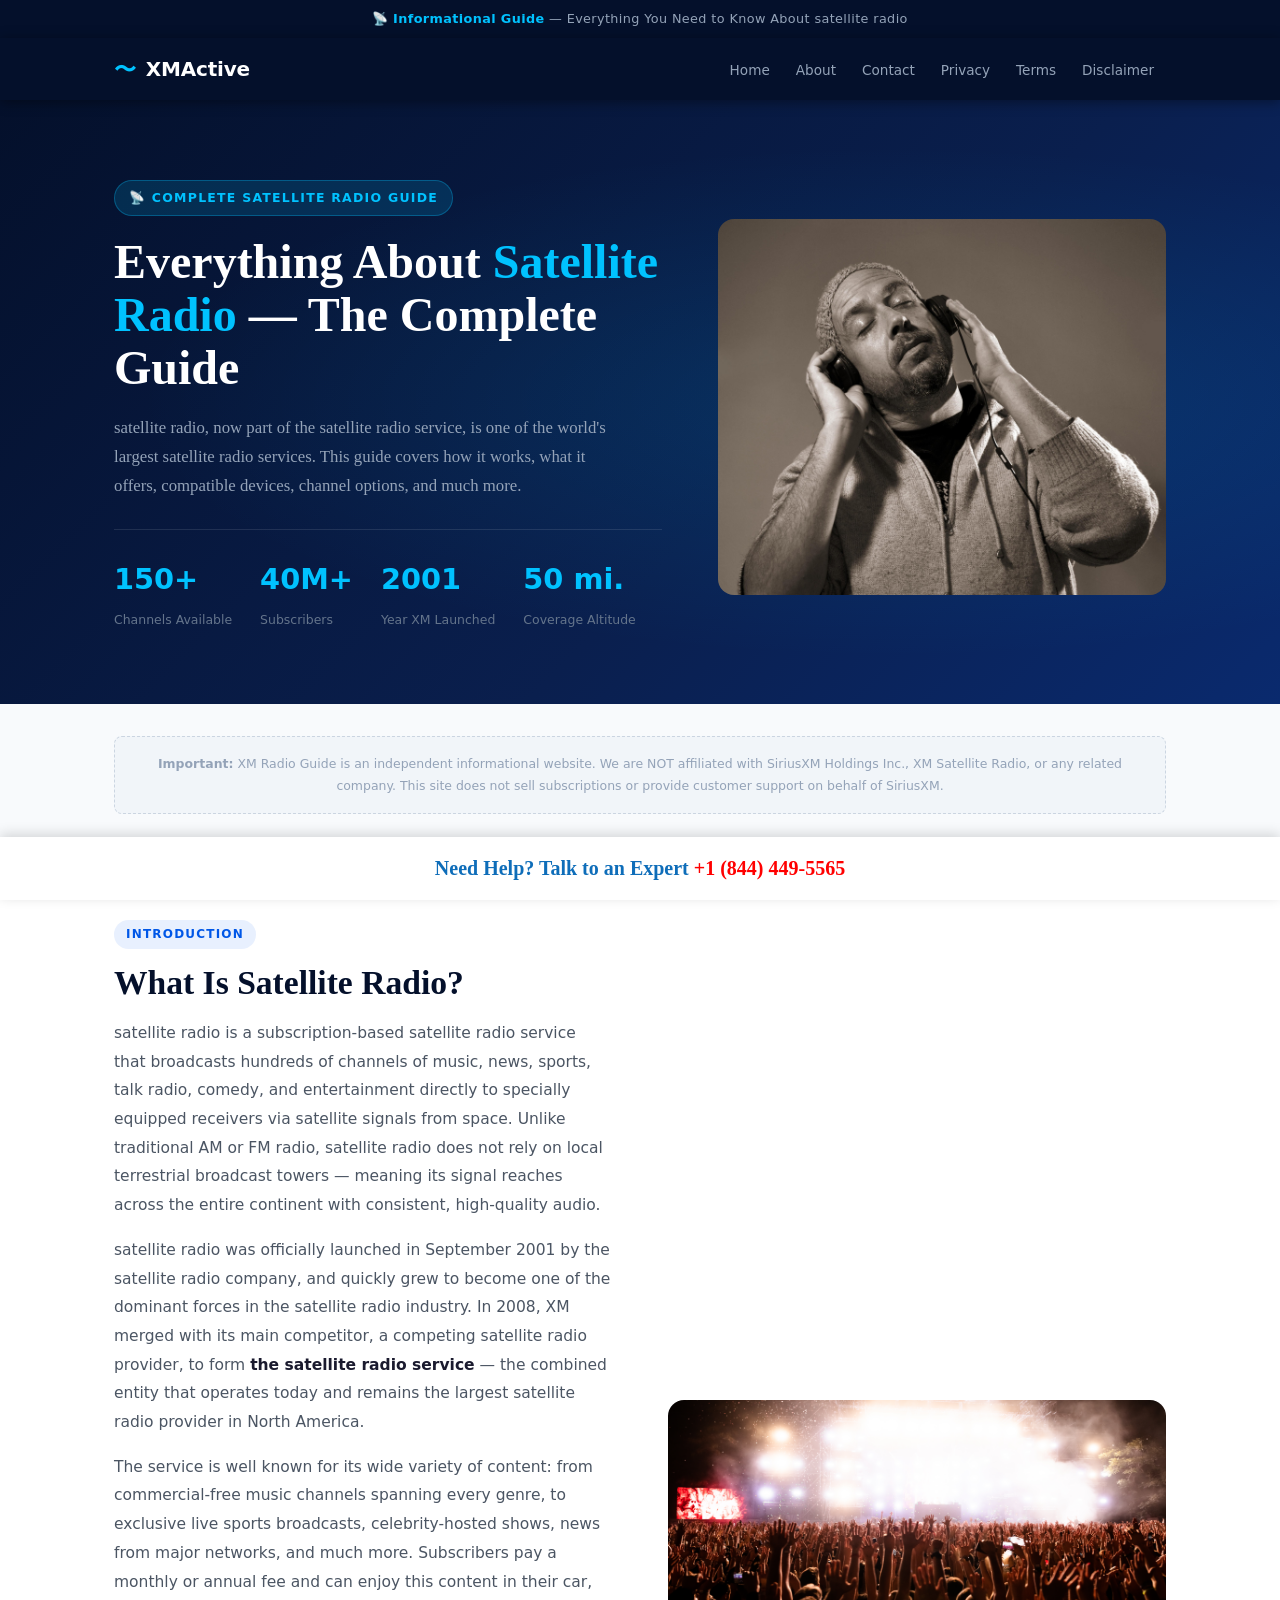
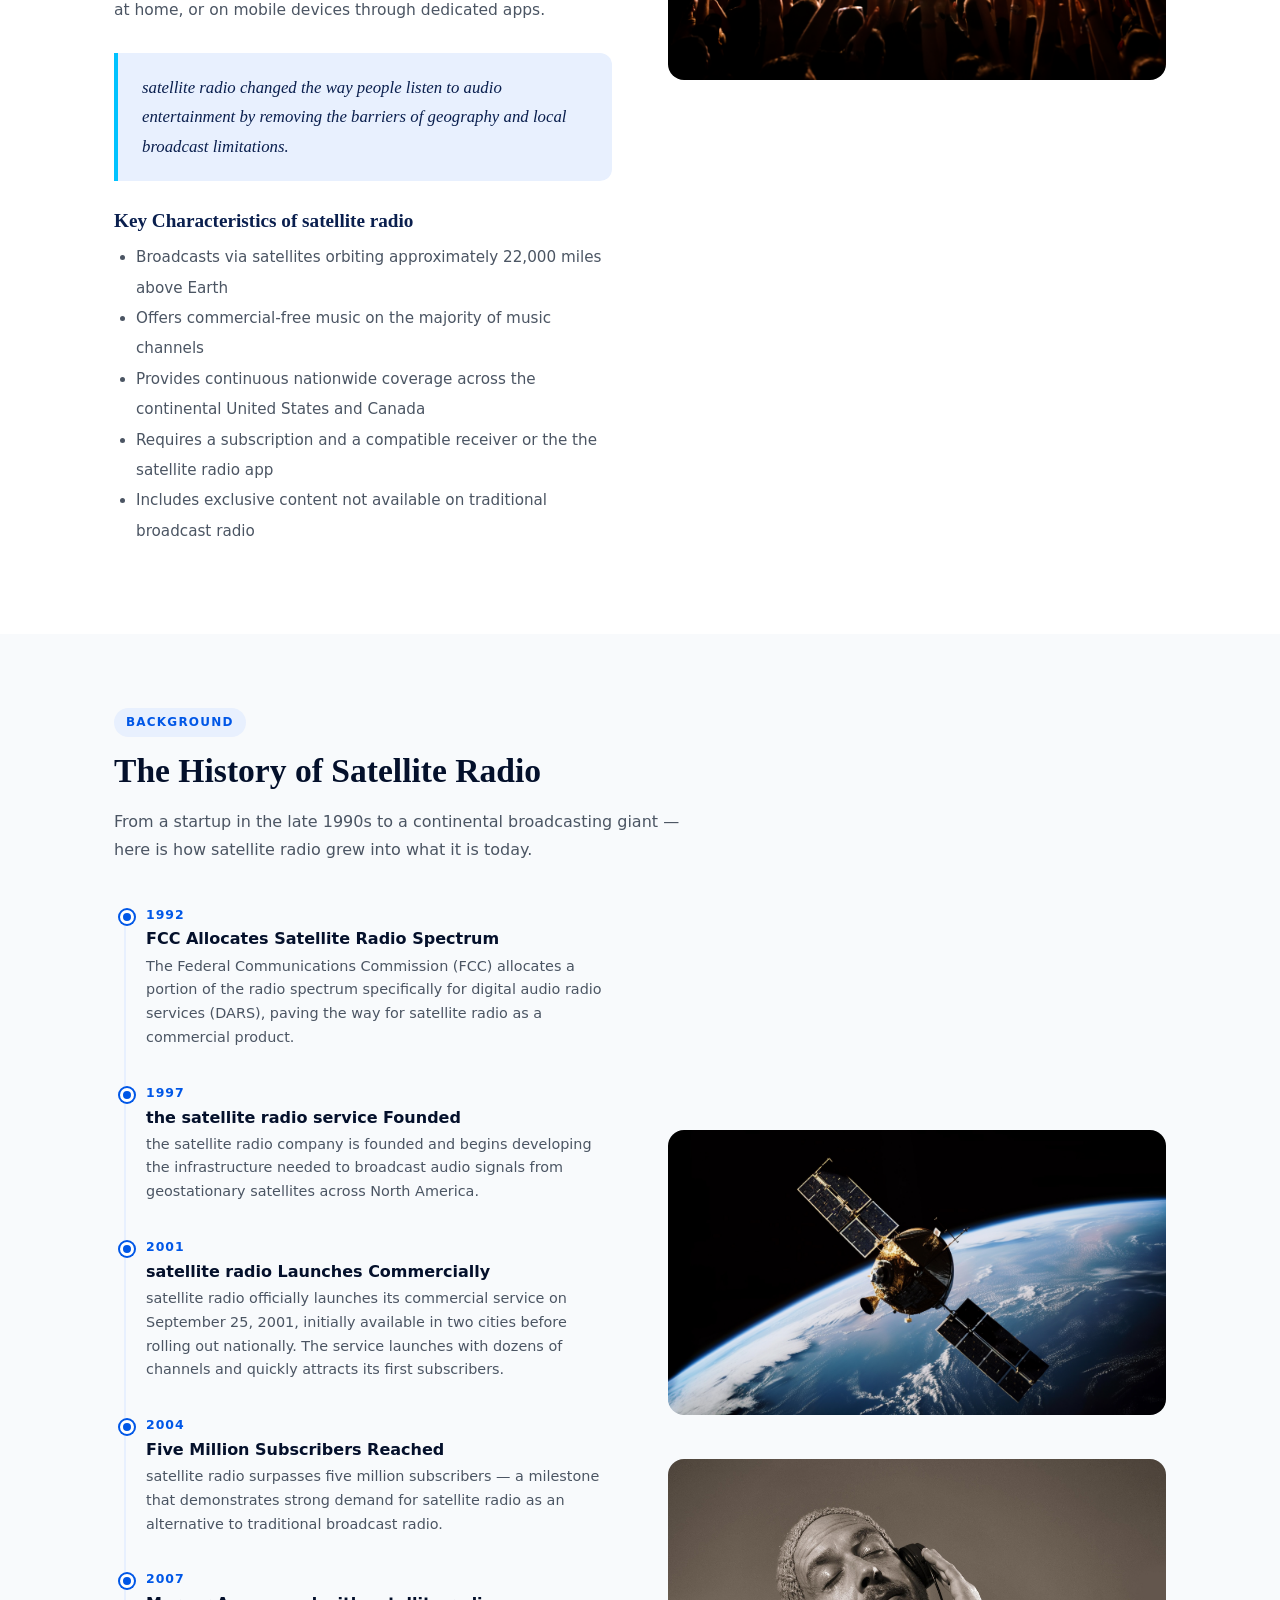
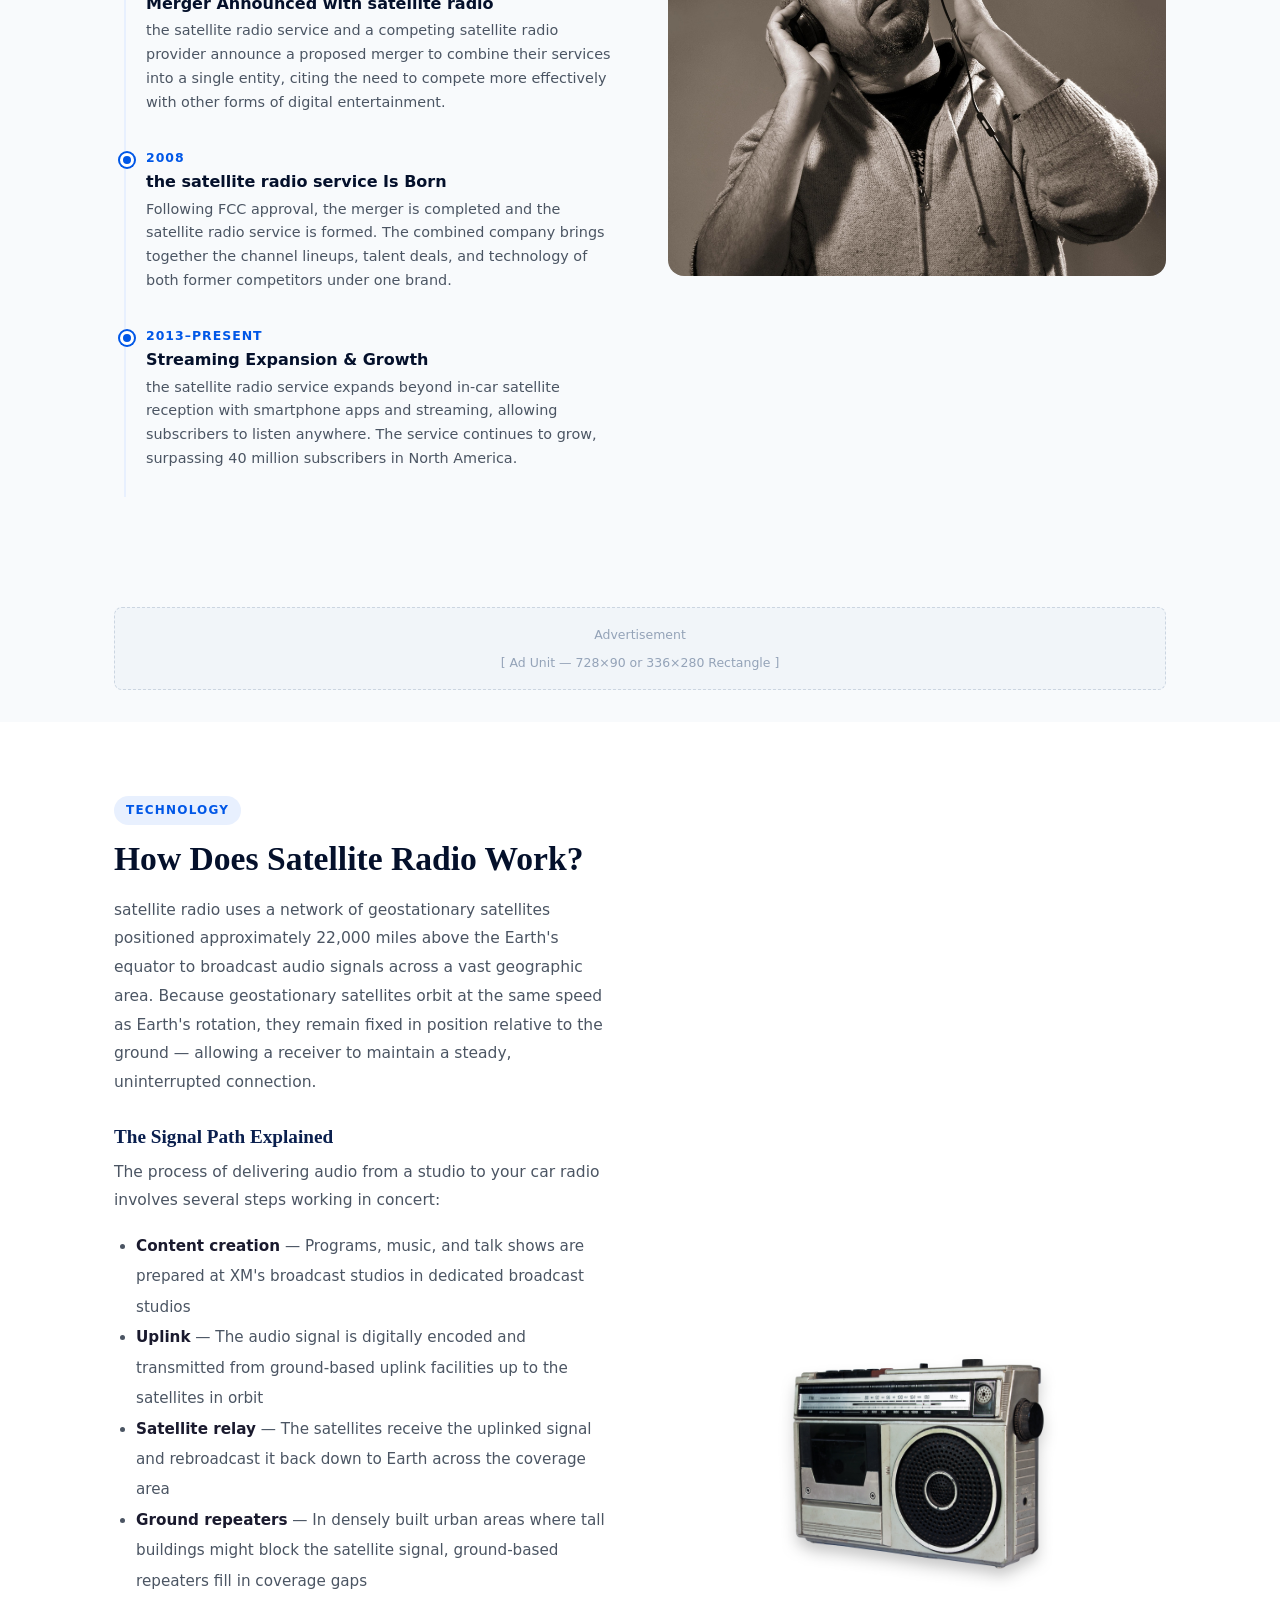
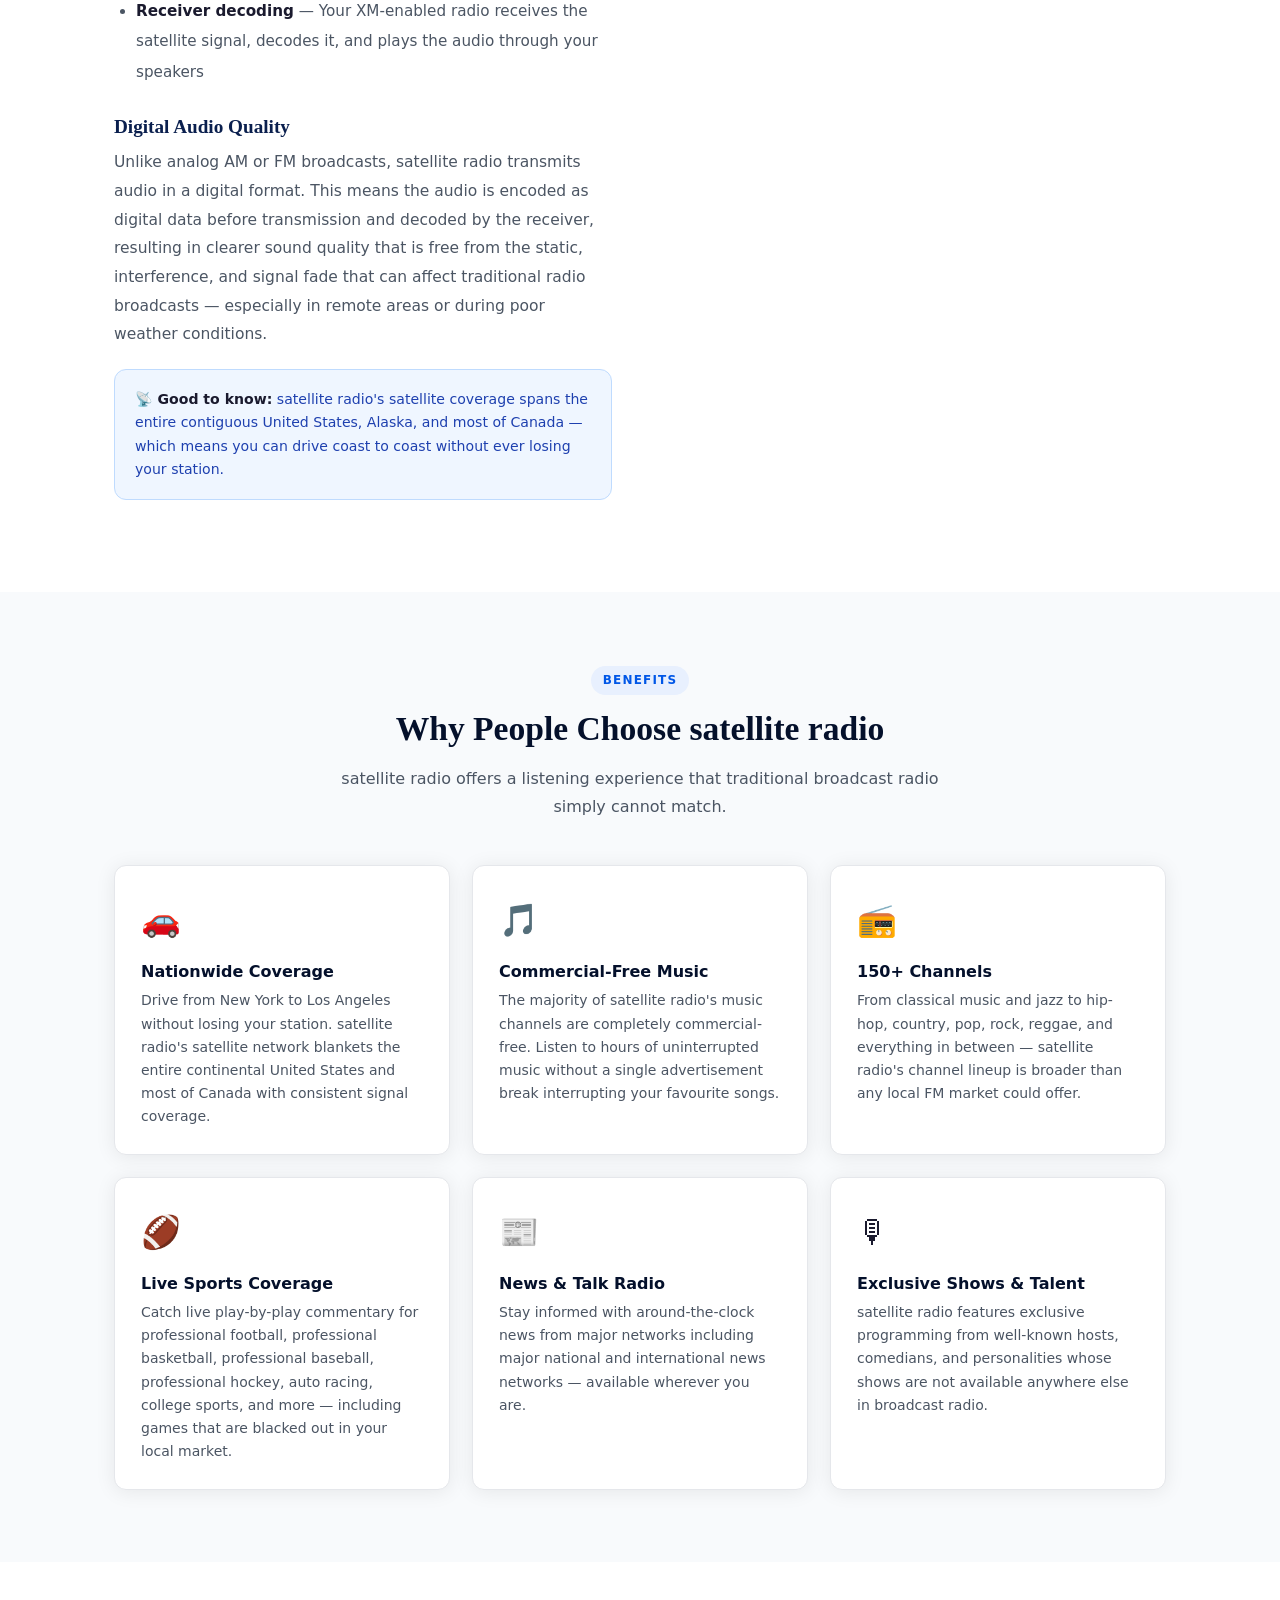
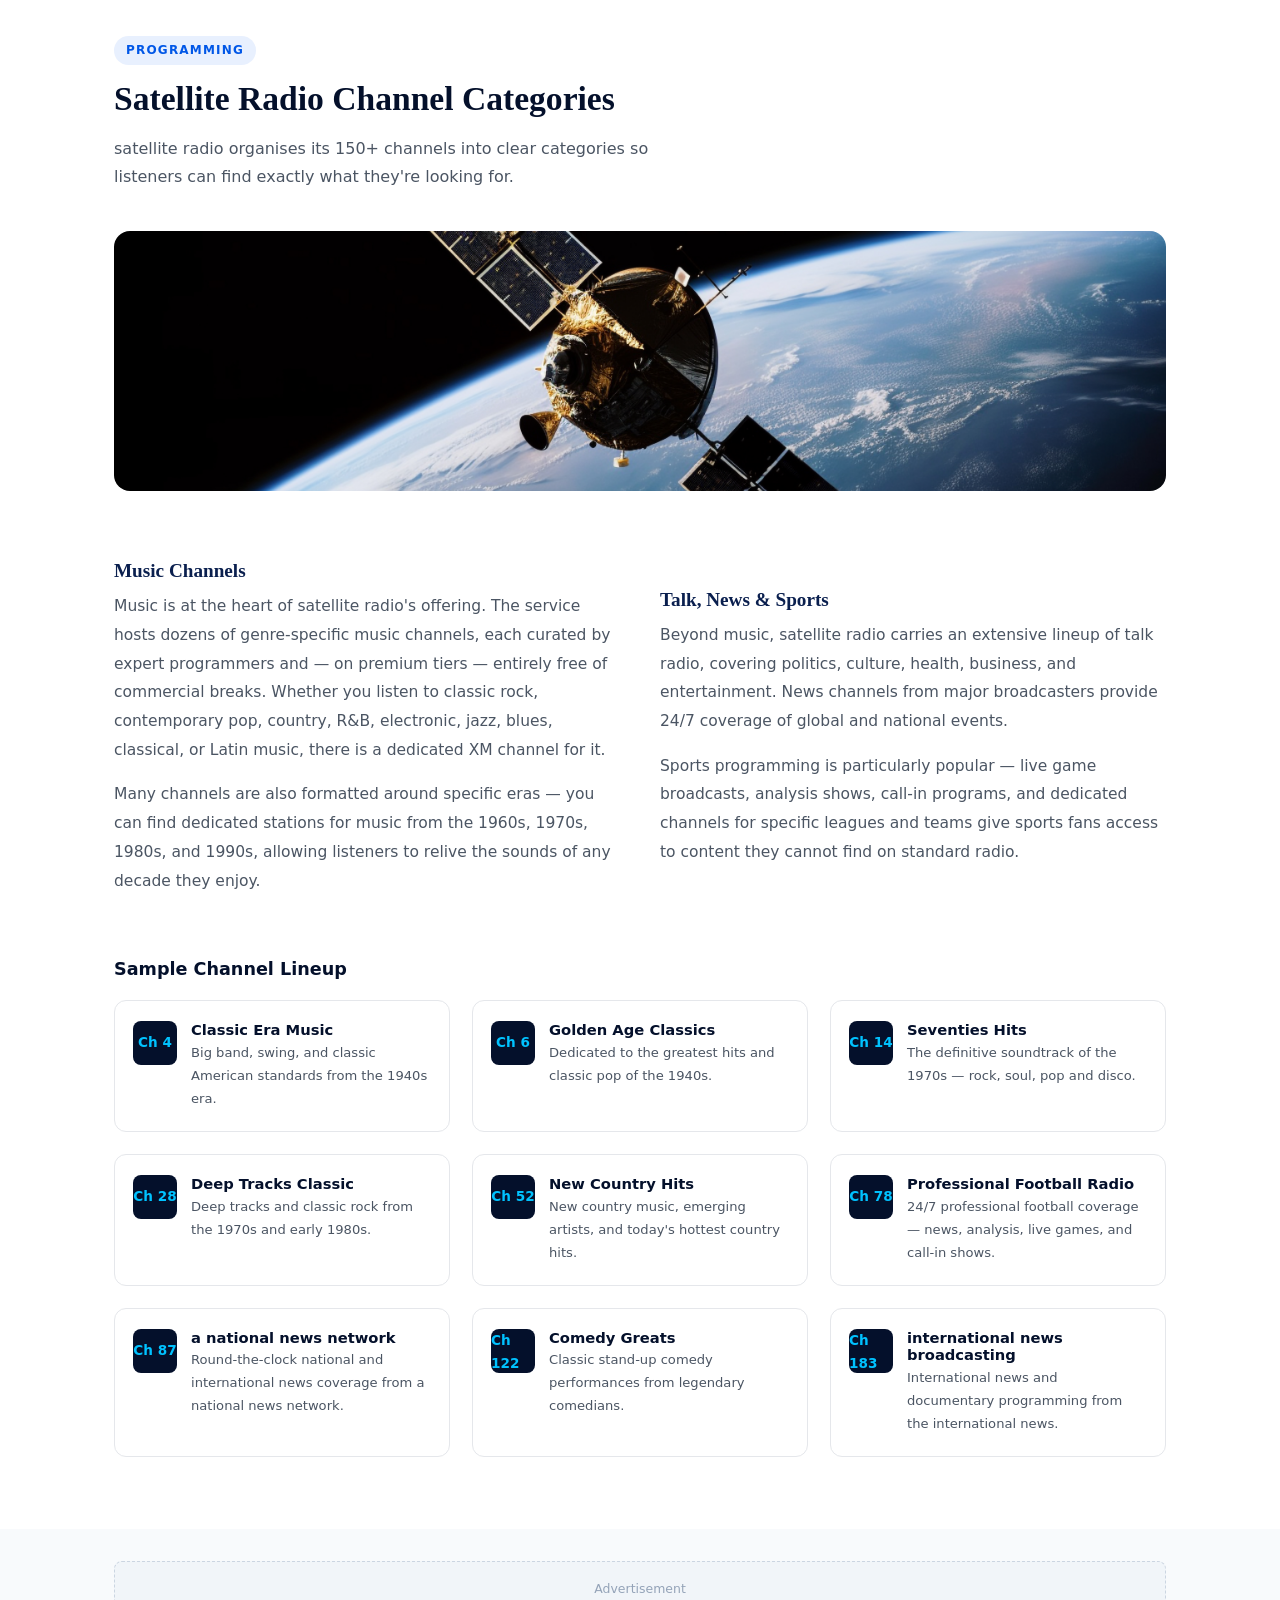
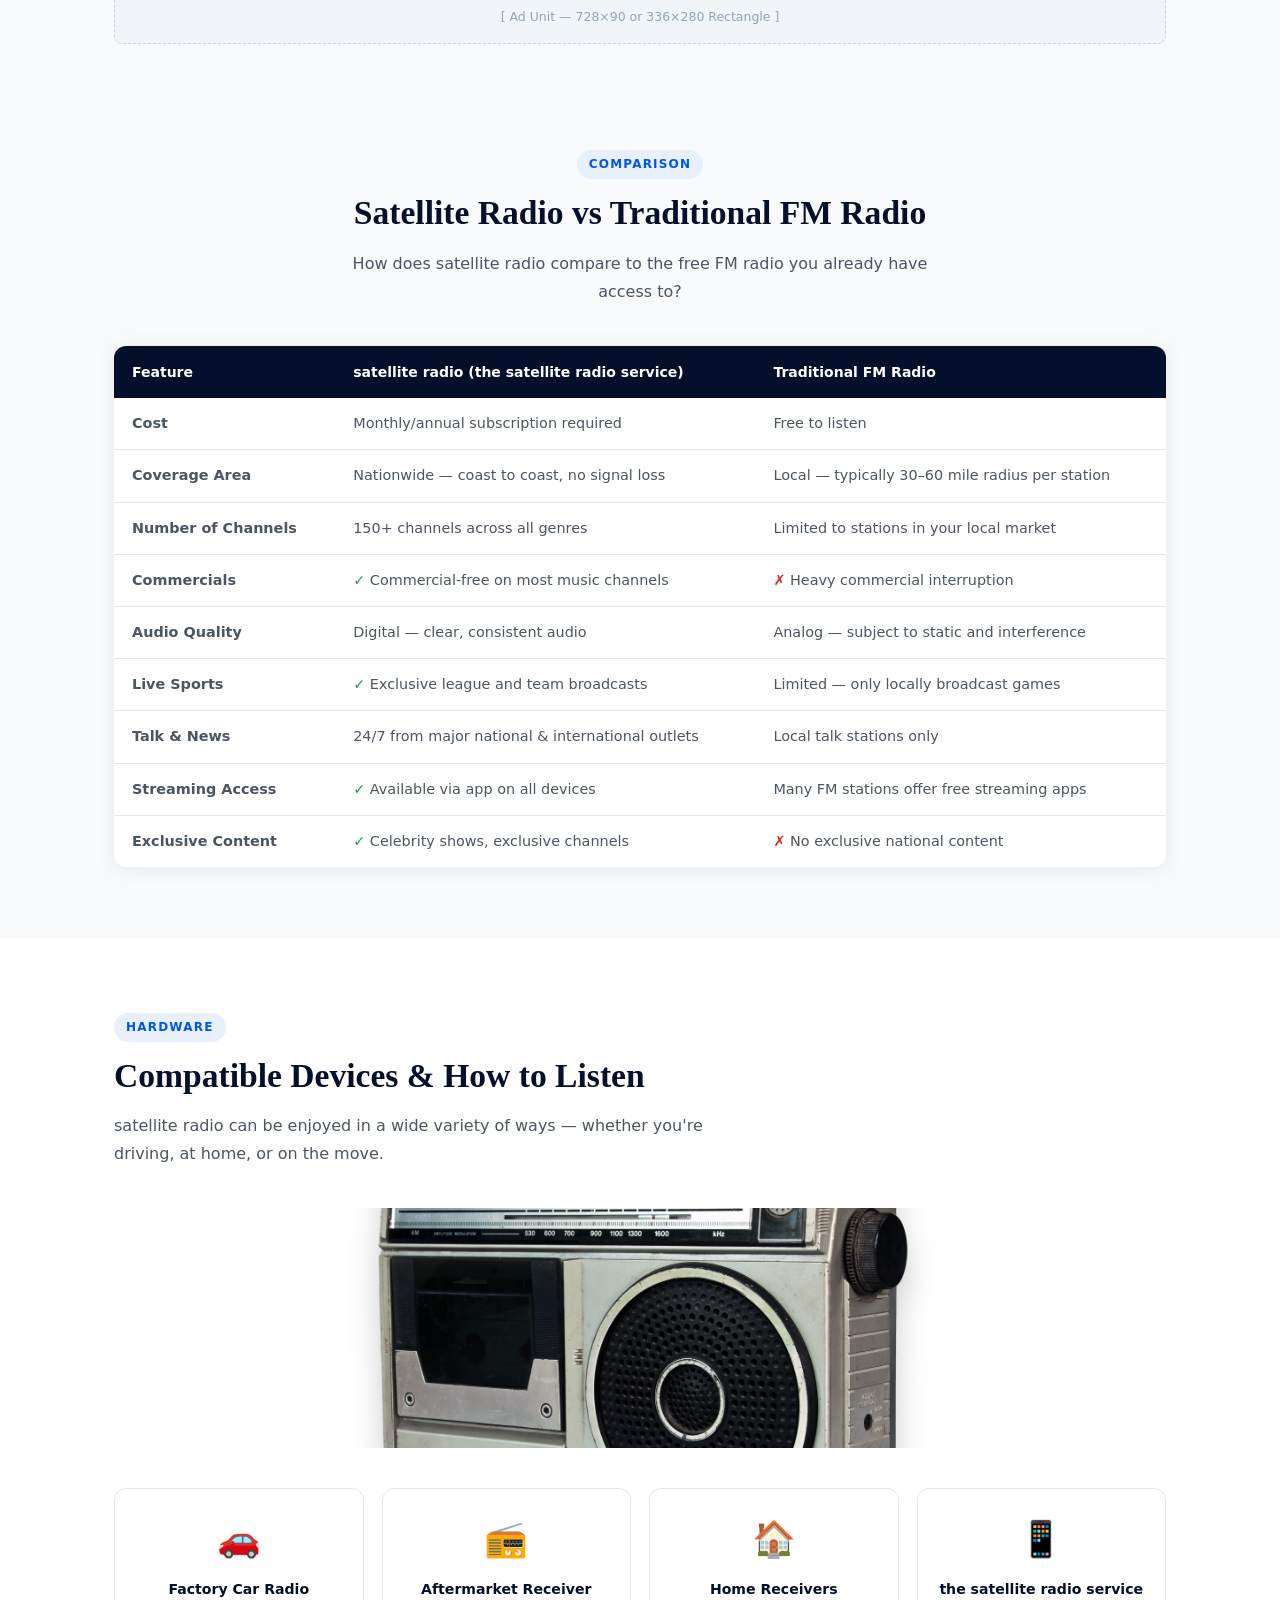
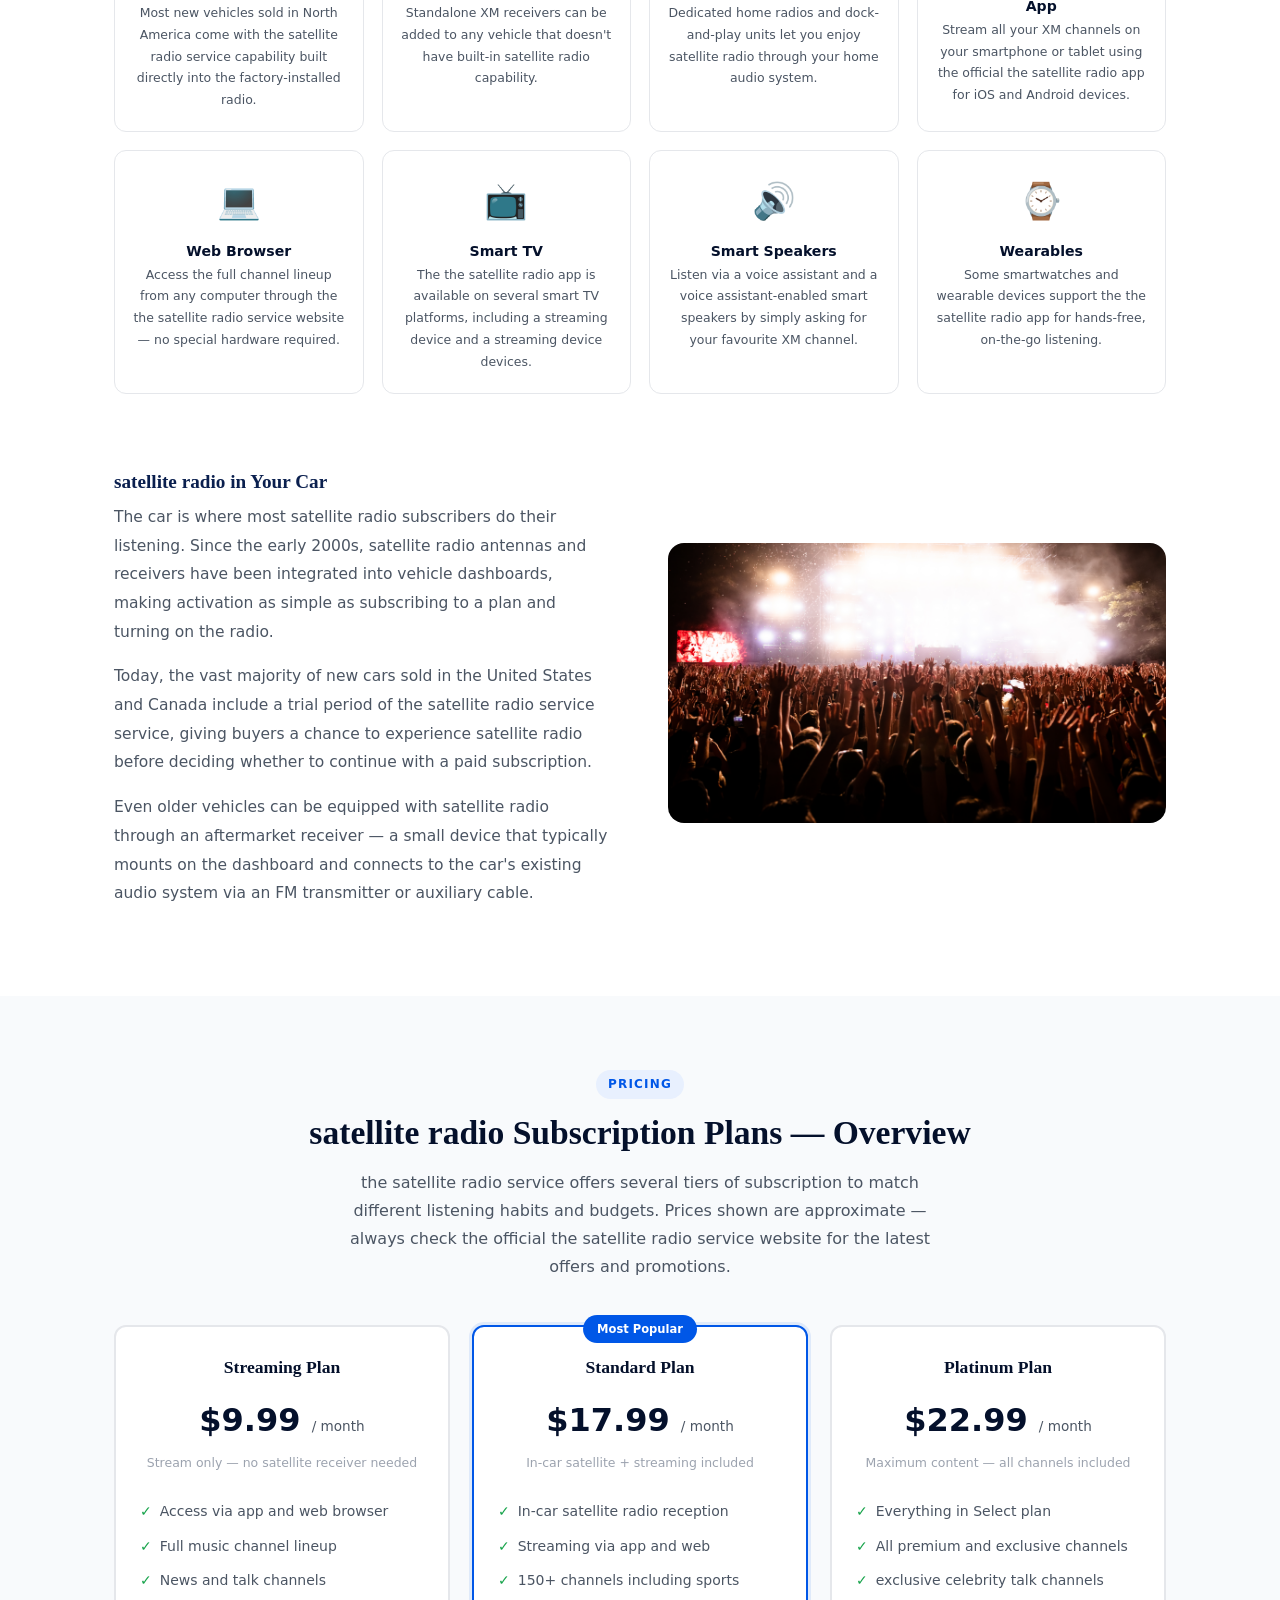
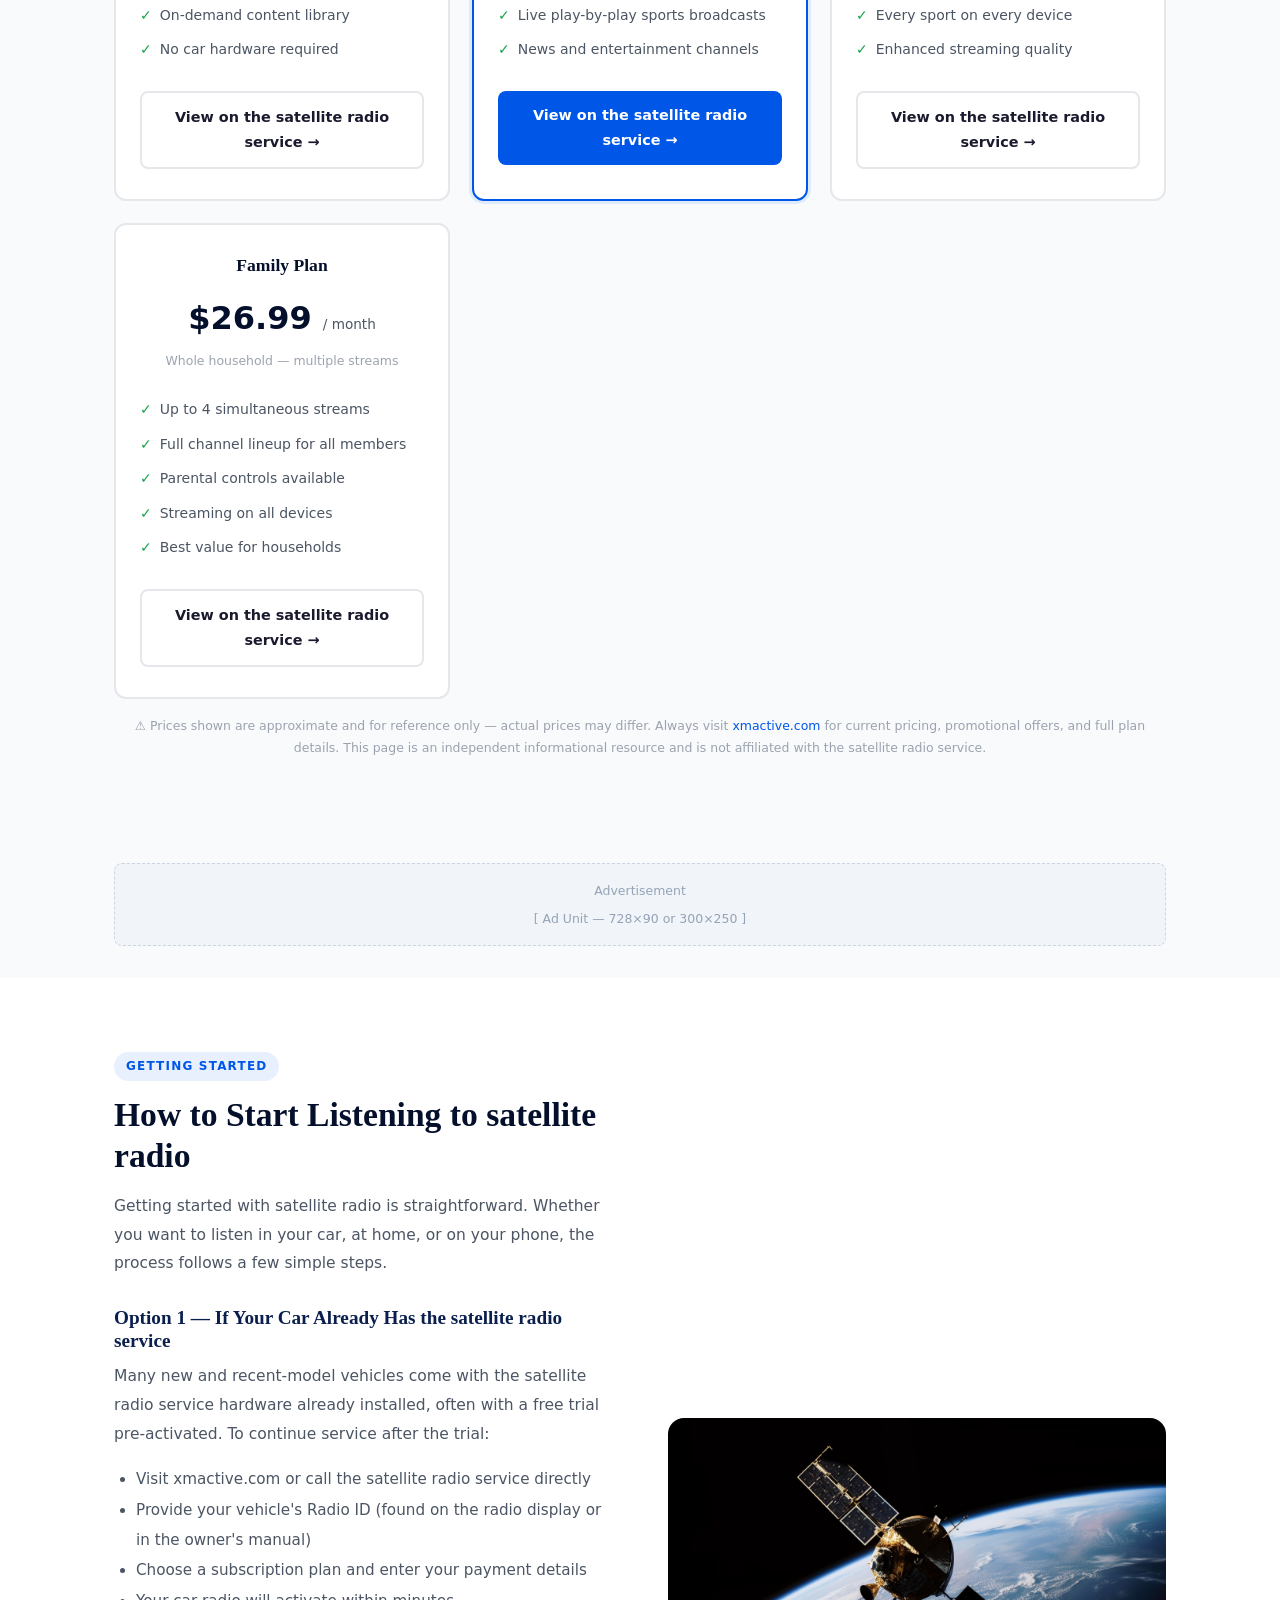
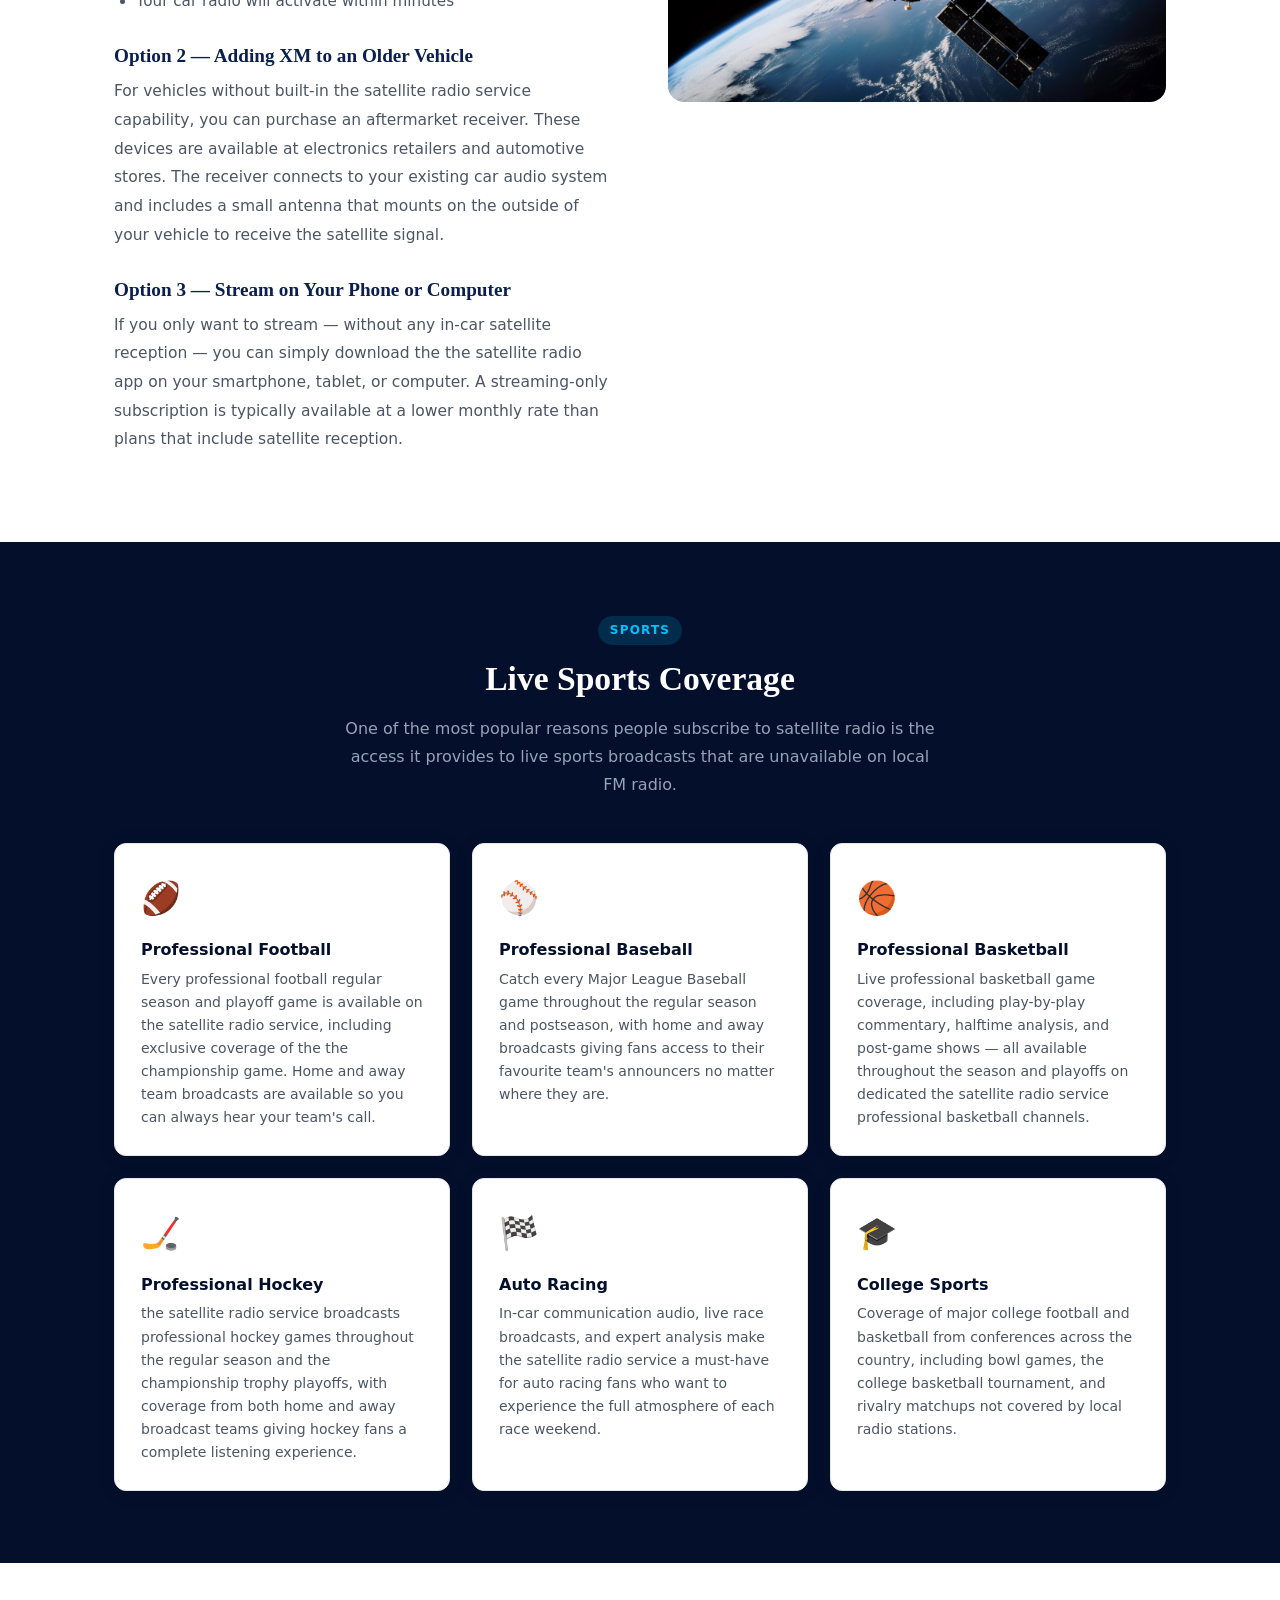
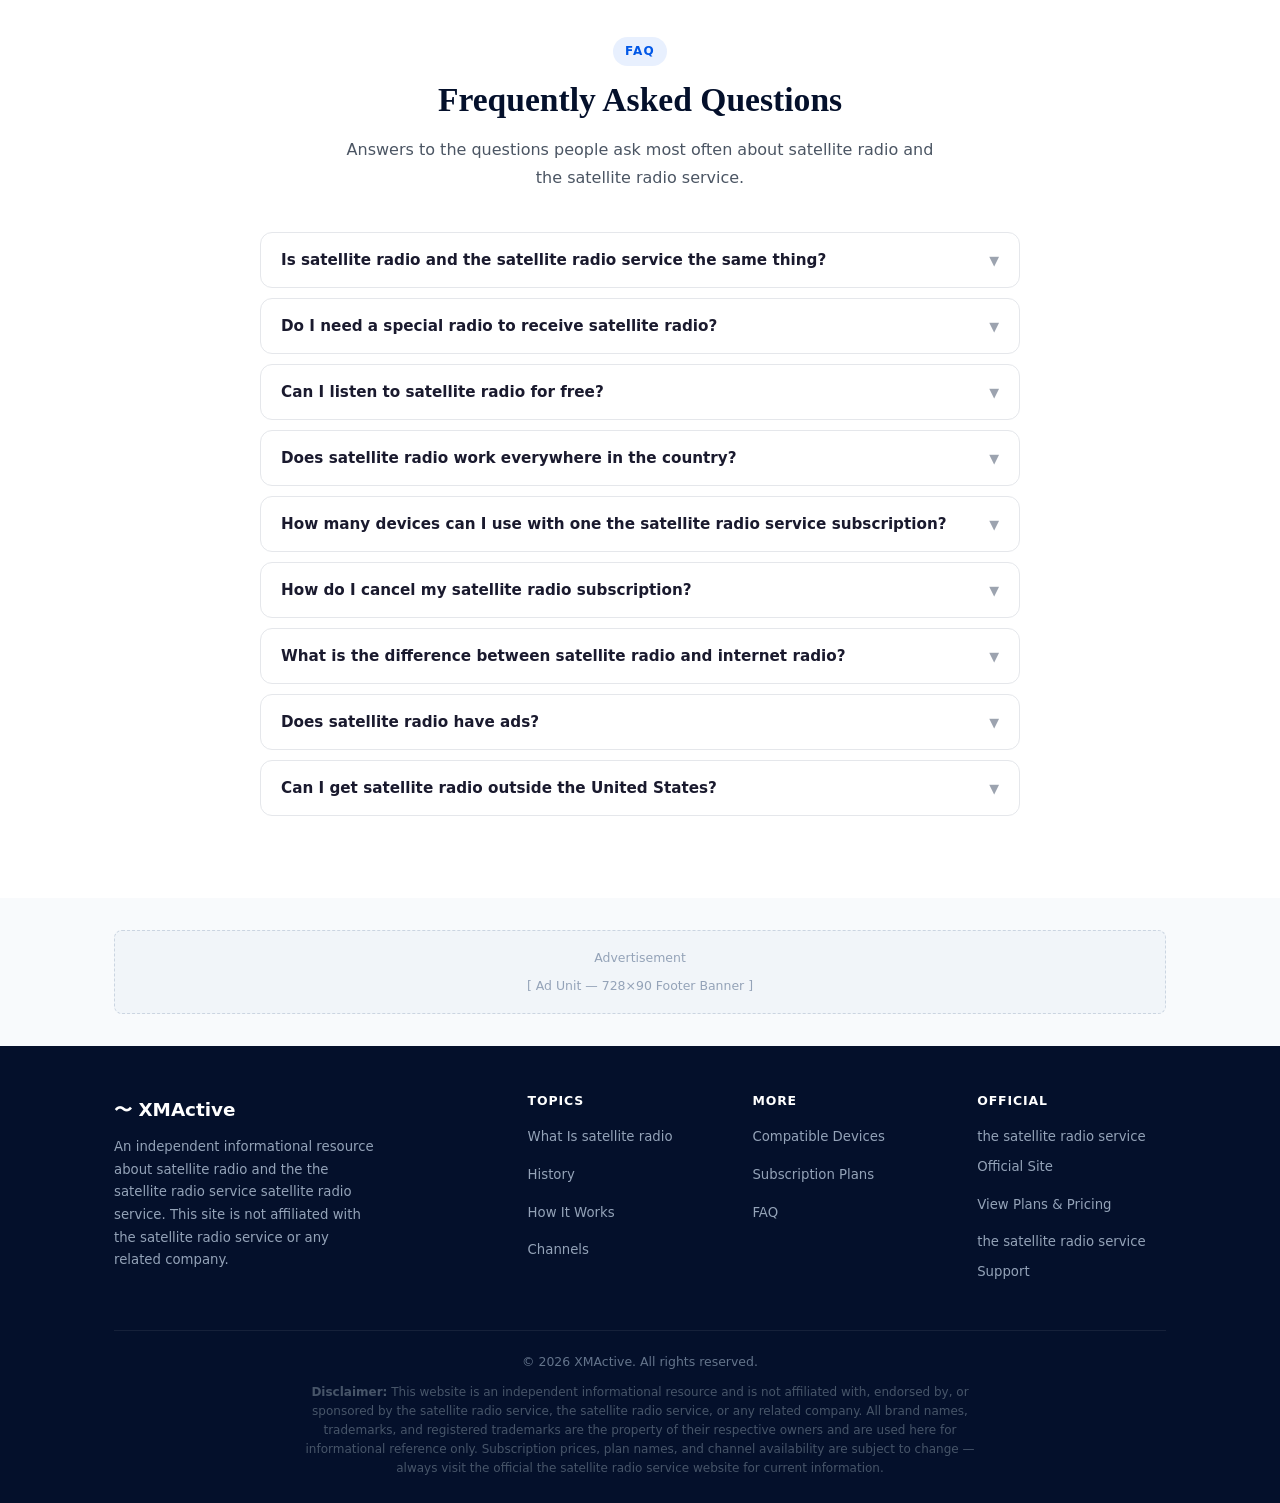
==== index.html @ 038434f8 "index.html" ====
<!DOCTYPE html>
<html lang="en">
<head>
  <meta charset="UTF-8"/>
  <meta name="viewport" content="width=device-width, initial-scale=1.0"/>
  <meta name="description" content="Everything you need to know about satellite radio — how it works, what channels are available, compatible devices, subscription plans, and more."/>
  <meta name="keywords" content="satellite radio, the satellite radio service, satellite radio, XM channels, XM subscription, how XM radio works"/>
  <title>XMActive — Complete Guide to Satellite Radio</title>

  <!-- Google Ads slot (paste your AdSense code here) -->
  <!-- <script async src="https://pagead2.googlesyndication.com/pagead/js/adsbygoogle.js"></script> -->

  <style>
    *, *::before, *::after { box-sizing: border-box; margin: 0; padding: 0; }

    :root {
      --navy:    #04102b;
      --navy2:   #0a1f4e;
      --blue:    #0057e7;
      --blue-lt: #e8f0fe;
      --accent:  #00c2ff;
      --ink:     #1a1a2e;
      --ink2:    #4b5563;
      --ink3:    #9ca3af;
      --line:    #e5e7eb;
      --bg:      #f8fafc;
      --white:   #ffffff;
      --radius:  12px;
      --shadow:  0 2px 20px rgba(0,0,0,0.08);
    }

    html { scroll-behavior: smooth; }

    body {
      font-family: 'Georgia', 'Times New Roman', serif;
      background: var(--bg);
      color: var(--ink);
      font-size: 17px;
      line-height: 1.75;
    }

    /* sans-serif utility */
    .sans { font-family: 'Segoe UI', system-ui, Arial, sans-serif; }

    a { color: var(--blue); text-decoration: none; }
    a:hover { text-decoration: underline; }
    img { max-width: 100%; display: block; border-radius: var(--radius); }
    h1,h2,h3,h4 { line-height: 1.2; font-family: 'Georgia', serif; font-weight: 700; color: var(--ink); }

    /* ── FORCE WHITE HEADINGS ON DARK BACKGROUNDS ── */
    .hero h1,
    .hero h2,
    .hero h3,
    .hero h4,
    .section-dark h1,
    .section-dark h2,
    .section-dark h3,
    .section-dark h4,
    .section-dark .section-title,
    .section-dark .article-body h3 {
      color: #ffffff !important;
    }

    /* Light sections — keep headings dark and readable */
    .section-white h1,
    .section-white h2,
    .section-white h3,
    .section-white h4,
    .section-white .section-title,
    .section-bg h1,
    .section-bg h2,
    .section-bg h3,
    .section-bg h4,
    .section-bg .section-title {
      color: var(--navy) !important;
    }

    /* Article body h3 on light backgrounds */
    .section-white .article-body h3,
    .section-bg .article-body h3 {
      color: var(--navy2) !important;
    }

    .container { width: 100%; max-width: 1100px; margin: 0 auto; padding: 0 24px; }
    .container-narrow { width: 100%; max-width: 780px; margin: 0 auto; padding: 0 24px; }

    /* ── TOP BAR ── */
    .topbar {
      background: var(--navy);
      color: #94a3b8;
      font-family: 'Segoe UI', system-ui, Arial, sans-serif;
      font-size: 0.8rem;
      padding: 8px 0;
      text-align: center;
      letter-spacing: 0.03em;
    }
    .topbar span { color: var(--accent); font-weight: 600; }

    /* ── NAV ── */
    .site-nav {
      background: var(--navy);
      position: sticky; top: 0; z-index: 100;
      box-shadow: 0 2px 12px rgba(0,0,0,0.4);
    }
    .nav-inner {
      display: flex; align-items: center;
      justify-content: space-between;
      height: 62px; gap: 16px;
    }
    .nav-logo {
      color: #fff; font-size: 1.25rem; font-weight: 700;
      font-family: 'Segoe UI', system-ui, Arial, sans-serif;
      display: flex; align-items: center; gap: 10px;
      letter-spacing: -0.01em;
    }
    .nav-logo .wave { color: var(--accent); font-size: 1.4rem; }
    .nav-logo:hover { text-decoration: none; color: #fff; }
    .nav-links { display: flex; gap: 2px; list-style: none; font-family: 'Segoe UI', system-ui, Arial, sans-serif; }
    .nav-links a { color: #94a3b8; font-size: 0.85rem; padding: 6px 12px; border-radius: 6px; transition: background 0.15s, color 0.15s; }
    .nav-links a:hover { background: rgba(255,255,255,0.1); color: #fff; text-decoration: none; }
    .nav-burger { display: none; background: none; border: none; color: #fff; font-size: 1.4rem; cursor: pointer; }

    /* ── IMAGE PLACEHOLDER ── */
    .img-placeholder {
      width: 100%;
      background: linear-gradient(135deg, #e8f0fe 0%, #dbeafe 100%);
      border: 2px dashed #93c5fd;
      border-radius: var(--radius);
      display: flex;
      flex-direction: column;
      align-items: center;
      justify-content: center;
      gap: 10px;
      color: #3b82f6;
      font-family: 'Segoe UI', system-ui, Arial, sans-serif;
      font-size: 0.88rem;
      font-weight: 600;
      text-align: center;
      padding: 20px;
      min-height: 260px;
    }
    .img-placeholder .ph-icon { font-size: 2.5rem; }
    .img-placeholder .ph-label { font-size: 1rem; font-weight: 700; color: #1d4ed8; }
    .img-placeholder .ph-sub { font-size: 0.78rem; color: #60a5fa; font-weight: 400; }
    .img-placeholder.tall { min-height: 380px; }
    .img-placeholder.short { min-height: 180px; }

    /* ── AD SLOT ── */
    .ad-slot {
      background: #f1f5f9;
      border: 1px dashed #cbd5e1;
      border-radius: 8px;
      padding: 16px;
      text-align: center;
      font-family: 'Segoe UI', system-ui, Arial, sans-serif;
      font-size: 0.78rem;
      color: #94a3b8;
      margin: 32px 0;
    }
    .ad-slot p { margin-bottom: 6px; }

    /* ── HERO ── */
    .hero {
      background: linear-gradient(135deg, var(--navy) 0%, var(--navy2) 60%, #0a2a6e 100%);
      color: #fff;
      padding: 80px 0 70px;
      position: relative;
      overflow: hidden;
    }
    .hero::before {
      content: '';
      position: absolute; inset: 0;
      background: radial-gradient(ellipse at 70% 50%, rgba(0,194,255,0.12) 0%, transparent 60%);
      pointer-events: none;
    }
    .hero-inner {
      display: grid;
      grid-template-columns: 1.1fr 0.9fr;
      gap: 56px; align-items: center;
      position: relative; z-index: 1;
    }
    .hero-eyebrow {
      display: inline-flex; align-items: center; gap: 8px;
      background: rgba(0,194,255,0.15); border: 1px solid rgba(0,194,255,0.3);
      color: var(--accent); font-size: 0.78rem; font-weight: 700;
      font-family: 'Segoe UI', system-ui, Arial, sans-serif;
      letter-spacing: 0.1em; text-transform: uppercase;
      padding: 6px 14px; border-radius: 999px; margin-bottom: 20px;
    }
    .hero h1 { font-size: clamp(2rem, 4vw, 3rem); line-height: 1.1; margin-bottom: 18px; color: #ffffff !important; }
    .hero h1 .accent { color: var(--accent); }
    .hero p { color: #94a3b8; font-size: 1.05rem; line-height: 1.75; margin-bottom: 28px; max-width: 500px; }
    .hero-stats {
      display: flex; gap: 28px; flex-wrap: wrap;
      padding-top: 24px; border-top: 1px solid rgba(255,255,255,0.1);
    }
    .hstat .num { font-size: 1.8rem; font-weight: 700; color: var(--accent); display: block; font-family: 'Segoe UI', system-ui, Arial, sans-serif; }
    .hstat .lbl { font-size: 0.78rem; color: #64748b; font-family: 'Segoe UI', system-ui, Arial, sans-serif; }

    /* ── SECTION STYLES ── */
    .section { padding: 72px 0; }
    .section-white { background: var(--white); }
    .section-bg { background: var(--bg); }
    .section-dark { background: var(--navy); color: #fff; }

    .section-label {
      display: inline-block;
      font-family: 'Segoe UI', system-ui, Arial, sans-serif;
      font-size: 0.75rem; font-weight: 700;
      text-transform: uppercase; letter-spacing: 0.1em;
      color: var(--blue); background: var(--blue-lt);
      padding: 4px 12px; border-radius: 999px;
      margin-bottom: 14px;
    }
    .section-dark .section-label { background: rgba(0,194,255,0.15); color: var(--accent); }

    .section-title { font-size: clamp(1.5rem, 3vw, 2.1rem); margin-bottom: 16px; }
    .section-sub { color: var(--ink2); font-size: 1rem; max-width: 600px; margin-bottom: 40px; font-family: 'Segoe UI', system-ui, Arial, sans-serif; }
    .section-dark .section-sub { color: #94a3b8; }

    /* ── TWO-COL ── */
    .two-col { display: grid; grid-template-columns: 1fr 1fr; gap: 56px; align-items: center; }
    .two-col.reverse { direction: rtl; }
    .two-col.reverse > * { direction: ltr; }

    /* ── ARTICLE BODY ── */
    .article-body h3 { font-size: 1.2rem; margin: 28px 0 10px; color: var(--navy2); }
    .article-body p { color: var(--ink2); margin-bottom: 16px; font-size: 0.97rem; line-height: 1.85; font-family: 'Segoe UI', system-ui, Arial, sans-serif; }
    .article-body ul, .article-body ol { padding-left: 22px; color: var(--ink2); font-size: 0.95rem; line-height: 2; margin-bottom: 16px; font-family: 'Segoe UI', system-ui, Arial, sans-serif; }
    .article-body strong { color: var(--ink); }

    /* ── CARDS ── */
    .cards-grid { display: grid; grid-template-columns: repeat(3, 1fr); gap: 22px; }
    .cards-grid-4 { display: grid; grid-template-columns: repeat(4, 1fr); gap: 18px; }
    .cards-grid-2 { display: grid; grid-template-columns: repeat(2, 1fr); gap: 22px; }

    .card {
      background: var(--white); border: 1px solid var(--line);
      border-radius: var(--radius); padding: 26px;
      box-shadow: var(--shadow); transition: transform 0.2s, box-shadow 0.2s;
    }
    .card:hover { transform: translateY(-3px); box-shadow: 0 8px 28px rgba(0,0,0,0.1); }
    .card .c-icon { font-size: 2rem; margin-bottom: 14px; }
    .card h3 { font-size: 1rem; margin-bottom: 8px; font-family: 'Segoe UI', system-ui, Arial, sans-serif; color: var(--navy); }
    .card p { font-size: 0.875rem; color: var(--ink2); line-height: 1.65; font-family: 'Segoe UI', system-ui, Arial, sans-serif; }
    /* Cards inside dark section need white headings */
    .section-dark .card h3 { color: var(--navy) !important; }

    .channel-card {
      background: var(--white); border: 1px solid var(--line);
      border-radius: var(--radius); padding: 20px 18px;
      display: flex; gap: 14px; align-items: flex-start;
    }
    .channel-card .ch-num {
      width: 44px; height: 44px; flex: 0 0 44px;
      background: var(--navy); color: var(--accent);
      border-radius: 8px; display: grid; place-items: center;
      font-weight: 800; font-size: 0.85rem;
      font-family: 'Segoe UI', system-ui, Arial, sans-serif;
    }
    .channel-card h4 { font-size: 0.92rem; margin-bottom: 3px; font-family: 'Segoe UI', system-ui, Arial, sans-serif; color: var(--navy); }
    .channel-card p { font-size: 0.82rem; color: var(--ink2); margin: 0; font-family: 'Segoe UI', system-ui, Arial, sans-serif; }

    /* ── TIMELINE ── */
    .timeline { position: relative; padding-left: 32px; }
    .timeline::before { content: ''; position: absolute; left: 10px; top: 6px; bottom: 6px; width: 2px; background: var(--blue-lt); }
    .tl-item { position: relative; margin-bottom: 32px; }
    .tl-item::before {
      content: ''; position: absolute; left: -26px; top: 6px;
      width: 14px; height: 14px; border-radius: 50%;
      background: var(--blue); border: 3px solid #fff;
      box-shadow: 0 0 0 2px var(--blue);
    }
    .tl-year { font-size: 0.78rem; font-weight: 700; color: var(--blue); font-family: 'Segoe UI', system-ui, Arial, sans-serif; text-transform: uppercase; letter-spacing: 0.08em; margin-bottom: 4px; }
    .tl-item h4 { font-size: 1rem; margin-bottom: 6px; font-family: 'Segoe UI', system-ui, Arial, sans-serif; color: var(--navy); }
    .tl-item p { font-size: 0.9rem; color: var(--ink2); font-family: 'Segoe UI', system-ui, Arial, sans-serif; line-height: 1.65; }

    /* ── COMPARE TABLE ── */
    .compare-table { width: 100%; border-collapse: collapse; background: var(--white); border-radius: var(--radius); overflow: hidden; box-shadow: var(--shadow); font-family: 'Segoe UI', system-ui, Arial, sans-serif; }
    .compare-table th { background: var(--navy); color: #fff; padding: 14px 18px; text-align: left; font-size: 0.875rem; }
    .compare-table td { padding: 13px 18px; border-bottom: 1px solid var(--line); font-size: 0.9rem; color: var(--ink2); }
    .compare-table tr:last-child td { border-bottom: none; }
    .compare-table tr:hover td { background: var(--bg); }
    .chk { color: #16a34a; font-weight: 700; }
    .crs { color: #dc2626; }

    /* ── PLANS ── */
    .plans-grid { display: grid; grid-template-columns: repeat(3, 1fr); gap: 22px; }
    .plan-card {
      background: var(--white); border: 2px solid var(--line);
      border-radius: var(--radius); padding: 30px 24px;
      text-align: center; position: relative;
      font-family: 'Segoe UI', system-ui, Arial, sans-serif;
      transition: transform 0.2s;
    }
    .plan-card:hover { transform: translateY(-4px); }
    .plan-card.featured { border-color: var(--blue); box-shadow: 0 0 0 3px rgba(0,87,231,0.1); }
    .plan-badge {
      position: absolute; top: -12px; left: 50%; transform: translateX(-50%);
      background: var(--blue); color: #fff; font-size: 0.72rem; font-weight: 700;
      padding: 4px 14px; border-radius: 999px; white-space: nowrap;
    }
    .plan-card h3 { font-size: 1.1rem; margin-bottom: 8px; color: var(--navy); }
    .plan-card .plan-price { font-size: 2rem; font-weight: 800; color: var(--navy); margin: 14px 0 4px; }
    .plan-card .plan-price span { font-size: 0.85rem; font-weight: 400; color: var(--ink2); }
    .plan-card .plan-note { font-size: 0.78rem; color: var(--ink3); margin-bottom: 20px; }
    .plan-card ul { list-style: none; text-align: left; margin-bottom: 24px; }
    .plan-card li { font-size: 0.875rem; color: var(--ink2); padding: 5px 0; display: flex; gap: 8px; align-items: flex-start; }
    .plan-card li::before { content: '✓'; color: #16a34a; font-weight: 700; flex: 0 0 auto; }
    .btn-plan {
      display: block; width: 100%; padding: 12px;
      background: var(--blue); color: #fff; border-radius: 8px;
      font-weight: 700; font-size: 0.9rem; text-align: center;
      transition: background 0.2s; border: none; cursor: pointer; font-family: inherit;
    }
    .btn-plan:hover { background: #0040b0; text-decoration: none; color: #fff; }
    .btn-plan.outline { background: transparent; border: 2px solid var(--line); color: var(--ink); }
    .btn-plan.outline:hover { border-color: var(--blue); color: var(--blue); }
    .price-disclaimer { font-size: 0.78rem; color: var(--ink3); text-align: center; margin-top: 16px; font-family: 'Segoe UI', system-ui, Arial, sans-serif; }

    /* ── DEVICE GRID ── */
    .device-tile {
      background: var(--white); border: 1px solid var(--line);
      border-radius: var(--radius); padding: 20px 16px;
      text-align: center; transition: box-shadow 0.2s;
    }
    .device-tile:hover { box-shadow: 0 6px 20px rgba(0,0,0,0.09); }
    .device-tile .d-icon { font-size: 2.2rem; margin-bottom: 10px; }
    .device-tile h4 { font-size: 0.88rem; font-weight: 700; font-family: 'Segoe UI', system-ui, Arial, sans-serif; margin-bottom: 4px; color: var(--navy); }
    .device-tile p { font-size: 0.78rem; color: var(--ink2); font-family: 'Segoe UI', system-ui, Arial, sans-serif; }

    /* ── FAQ ── */
    .faq-wrap { max-width: 760px; margin: 0 auto; }
    .faq-item { border: 1px solid var(--line); border-radius: var(--radius); margin-bottom: 10px; overflow: hidden; background: var(--white); }
    .faq-q {
      width: 100%; text-align: left; padding: 18px 20px;
      background: none; border: none; font-size: 0.95rem;
      font-weight: 600; color: var(--ink); cursor: pointer;
      display: flex; justify-content: space-between; align-items: center;
      gap: 12px; font-family: 'Segoe UI', system-ui, Arial, sans-serif;
    }
    .faq-q .arrow { flex: 0 0 auto; transition: transform 0.25s; font-size: 0.8rem; color: var(--ink3); }
    .faq-item.open .faq-q .arrow { transform: rotate(180deg); }
    .faq-item.open { border-color: #93c5fd; }
    .faq-a { display: none; padding: 0 20px 18px; font-size: 0.9rem; color: var(--ink2); line-height: 1.8; font-family: 'Segoe UI', system-ui, Arial, sans-serif; }
    .faq-a.open { display: block; }

    /* ── PULLQUOTE ── */
    .pullquote {
      border-left: 4px solid var(--accent);
      background: var(--blue-lt);
      padding: 20px 24px;
      border-radius: 0 var(--radius) var(--radius) 0;
      margin: 28px 0;
      font-size: 1.05rem;
      color: var(--navy2);
      font-style: italic;
    }

    /* ── INFO BOX ── */
    .info-box {
      background: #eff6ff; border: 1px solid #bfdbfe;
      border-radius: var(--radius); padding: 18px 20px;
      font-family: 'Segoe UI', system-ui, Arial, sans-serif;
      font-size: 0.88rem; color: #1e40af; line-height: 1.65;
      margin: 20px 0;
    }

    /* ── FOOTER ── */
    .site-footer { background: var(--navy); color: #94a3b8; padding: 48px 0 24px; margin-top: 0; }
    .footer-grid { display: grid; grid-template-columns: 2fr 1fr 1fr 1fr; gap: 36px; margin-bottom: 36px; }
    .footer-brand p { font-size: 0.83rem; margin-top: 10px; max-width: 260px; line-height: 1.7; font-family: 'Segoe UI', system-ui, Arial, sans-serif; }
    .footer-col h4 { color: #fff; font-size: 0.78rem; font-weight: 700; text-transform: uppercase; letter-spacing: 0.07em; margin-bottom: 12px; font-family: 'Segoe UI', system-ui, Arial, sans-serif; }
    .footer-col ul { list-style: none; }
    .footer-col li { margin-bottom: 8px; }
    .footer-col a { color: #94a3b8; font-size: 0.83rem; font-family: 'Segoe UI', system-ui, Arial, sans-serif; }
    .footer-col a:hover { color: #fff; text-decoration: none; }
    .footer-bottom { border-top: 1px solid rgba(255,255,255,0.07); padding-top: 20px; text-align: center; font-size: 0.78rem; color: #64748b; font-family: 'Segoe UI', system-ui, Arial, sans-serif; }
    .footer-disclaimer { font-size: 0.75rem; color: #475569; margin-top: 10px; font-family: 'Segoe UI', system-ui, Arial, sans-serif; line-height: 1.6; max-width: 700px; margin-left: auto; margin-right: auto; }

    /* ── RESPONSIVE ── */
    @media (max-width: 1024px) {
      .two-col { grid-template-columns: 1fr; gap: 36px; }
      .two-col.reverse { direction: ltr; }
      .footer-grid { grid-template-columns: 1fr 1fr; gap: 28px; }
      .cards-grid-4 { grid-template-columns: repeat(2, 1fr); }
    }
    @media (max-width: 768px) {
      .hero-inner { grid-template-columns: 1fr; }
      .cards-grid { grid-template-columns: 1fr 1fr; }
      .plans-grid { grid-template-columns: 1fr; }
      .nav-links { display: none; flex-direction: column; position: absolute; top: 62px; left: 0; right: 0; background: var(--navy2); padding: 12px; }
      .nav-links.open { display: flex; }
      .nav-links a { display: block; padding: 10px 14px; }
      .nav-burger { display: block; }
    }
    @media (max-width: 540px) {
      .cards-grid { grid-template-columns: 1fr; }
      .cards-grid-2 { grid-template-columns: 1fr; }
      .cards-grid-4 { grid-template-columns: repeat(2, 1fr); }
      .hero-stats { gap: 16px; }
      .footer-grid { grid-template-columns: 1fr; }
    }

    	  .callbar{
  position:fixed;
  bottom:0;
  left:0;
  width:100%;
  background:#ffffff;
  text-align:center;
  padding:14px 0px;
  z-index:999999;
  box-shadow:0 -3px 12px rgba(0,0,0,0.15);
}

.callbar a{
  color:#0e6db9;
  font-weight:700;
  text-decoration:none;
  font-size:20px;
}

.callbar span{
  display:inline;
}

/* mobile two lines */
@media(max-width:768px){
  .callbar a{
    font-size:20px;
    line-height:1.4;
  }
  
  .t1{
	font-size: 15px; !important
	}
	
	.callbar .t1{
	  color:#000 !important;   /* Need Help text = black */
	}
	
		.callbar .t2{
	  color:#ff0000 !important; /* Number = blue */
	  padding: 0px 0px 50px 0px;
	}
  
  .callbar span{
    display:block;
  } 
}
  </style>
</head>
<body>

<!-- TOP BAR -->
<div class="topbar sans">
  📡 <span>Informational Guide</span> — Everything You Need to Know About satellite radio
</div>

<!-- NAV -->
<nav class="site-nav">
  <div class="container">
    <div class="nav-inner">
      <a href="index.html" class="nav-logo"><span class="wave">〜</span> XMActive</a>
      <ul class="nav-links" id="navLinks">
        <li><a href="index.html">Home</a></li>
        <li><a href="about.html">About</a></li>
        <li><a href="contact.html">Contact</a></li>
        <li><a href="privacy.html">Privacy</a></li>
        <li><a href="terms.html">Terms</a></li>
        <li><a href="disclaimer.html">Disclaimer</a></li>
      </ul>
      <button class="nav-burger" onclick="document.getElementById('navLinks').classList.toggle('open')">☰</button>
    </div>
  </div>
</nav>

<!-- ══════════════════════════════════════════════════
     HERO
══════════════════════════════════════════════════ -->
<section class="hero">
  <div class="container">
    <div class="hero-inner">
      <div class="hero-text">
        <div class="hero-eyebrow">📡 Complete Satellite Radio Guide</div>
        <h1>Everything About <span class="accent">Satellite Radio</span> — The Complete Guide</h1>
        <p>satellite radio, now part of the satellite radio service, is one of the world's largest satellite radio services. This guide covers how it works, what it offers, compatible devices, channel options, and much more.</p>
        <div class="hero-stats">
          <div class="hstat"><span class="num">150+</span><span class="lbl">Channels Available</span></div>
          <div class="hstat"><span class="num">40M+</span><span class="lbl">Subscribers</span></div>
          <div class="hstat"><span class="num">2001</span><span class="lbl">Year XM Launched</span></div>
          <div class="hstat"><span class="num">50 mi.</span><span class="lbl">Coverage Altitude</span></div>
        </div>
      </div>
      <img src="1.jpg" alt="satellite radio service" style="width:100%; border-radius:16px; max-height:420px; object-fit:cover;"/>
    </div>
  </div>
</section>

<!-- ══════════════════════════════════════════════════
     AD SLOT TOP
══════════════════════════════════════════════════ -->
<div class="container">
  <div class="ad-slot">
<strong>Important:</strong> XM Radio Guide is an independent informational website. We are NOT affiliated with SiriusXM Holdings Inc., XM Satellite Radio, or any related company. This site does not sell subscriptions or provide customer support on behalf of SiriusXM.
  </div>
</div>

<!-- ══════════════════════════════════════════════════
     WHAT IS XM RADIO
══════════════════════════════════════════════════ -->
<section class="section section-white" id="what-is">
  <div class="container">
    <div class="two-col">
      <div class="article-body">
        <span class="section-label">Introduction</span>
        <h2 class="section-title">What Is Satellite Radio?</h2>
        <p>satellite radio is a subscription-based satellite radio service that broadcasts hundreds of channels of music, news, sports, talk radio, comedy, and entertainment directly to specially equipped receivers via satellite signals from space. Unlike traditional AM or FM radio, satellite radio does not rely on local terrestrial broadcast towers — meaning its signal reaches across the entire continent with consistent, high-quality audio.</p>
        <p>satellite radio was officially launched in September 2001 by the satellite radio company, and quickly grew to become one of the dominant forces in the satellite radio industry. In 2008, XM merged with its main competitor, a competing satellite radio provider, to form <strong>the satellite radio service</strong> — the combined entity that operates today and remains the largest satellite radio provider in North America.</p>
        <p>The service is well known for its wide variety of content: from commercial-free music channels spanning every genre, to exclusive live sports broadcasts, celebrity-hosted shows, news from major networks, and much more. Subscribers pay a monthly or annual fee and can enjoy this content in their car, at home, or on mobile devices through dedicated apps.</p>

        <div class="pullquote">
          satellite radio changed the way people listen to audio entertainment by removing the barriers of geography and local broadcast limitations.
        </div>

        <h3>Key Characteristics of satellite radio</h3>
        <ul>
          <li>Broadcasts via satellites orbiting approximately 22,000 miles above Earth</li>
          <li>Offers commercial-free music on the majority of music channels</li>
          <li>Provides continuous nationwide coverage across the continental United States and Canada</li>
          <li>Requires a subscription and a compatible receiver or the the satellite radio app</li>
          <li>Includes exclusive content not available on traditional broadcast radio</li>
        </ul>
      </div>
      <img src="2.jpg" alt="satellite radio receiver and car radio" style="width:100%; border-radius:16px; object-fit:cover;"/>
    </div>
  </div>
</section>

<!-- ══════════════════════════════════════════════════
     HISTORY TIMELINE
══════════════════════════════════════════════════ -->
<section class="section section-bg" id="history">
  <div class="container">
    <span class="section-label">Background</span>
    <h2 class="section-title">The History of Satellite Radio</h2>
    <p class="section-sub">From a startup in the late 1990s to a continental broadcasting giant — here is how satellite radio grew into what it is today.</p>

    <div class="two-col">
      <div class="timeline">
        <div class="tl-item">
          <div class="tl-year">1992</div>
          <h4>FCC Allocates Satellite Radio Spectrum</h4>
          <p>The Federal Communications Commission (FCC) allocates a portion of the radio spectrum specifically for digital audio radio services (DARS), paving the way for satellite radio as a commercial product.</p>
        </div>
        <div class="tl-item">
          <div class="tl-year">1997</div>
          <h4>the satellite radio service Founded</h4>
          <p>the satellite radio company is founded and begins developing the infrastructure needed to broadcast audio signals from geostationary satellites across North America.</p>
        </div>
        <div class="tl-item">
          <div class="tl-year">2001</div>
          <h4>satellite radio Launches Commercially</h4>
          <p>satellite radio officially launches its commercial service on September 25, 2001, initially available in two cities before rolling out nationally. The service launches with dozens of channels and quickly attracts its first subscribers.</p>
        </div>
        <div class="tl-item">
          <div class="tl-year">2004</div>
          <h4>Five Million Subscribers Reached</h4>
          <p>satellite radio surpasses five million subscribers — a milestone that demonstrates strong demand for satellite radio as an alternative to traditional broadcast radio.</p>
        </div>
        <div class="tl-item">
          <div class="tl-year">2007</div>
          <h4>Merger Announced with satellite radio</h4>
          <p>the satellite radio service and a competing satellite radio provider announce a proposed merger to combine their services into a single entity, citing the need to compete more effectively with other forms of digital entertainment.</p>
        </div>
        <div class="tl-item">
          <div class="tl-year">2008</div>
          <h4>the satellite radio service Is Born</h4>
          <p>Following FCC approval, the merger is completed and the satellite radio service is formed. The combined company brings together the channel lineups, talent deals, and technology of both former competitors under one brand.</p>
        </div>
        <div class="tl-item">
          <div class="tl-year">2013–Present</div>
          <h4>Streaming Expansion & Growth</h4>
          <p>the satellite radio service expands beyond in-car satellite reception with smartphone apps and streaming, allowing subscribers to listen anywhere. The service continues to grow, surpassing 40 million subscribers in North America.</p>
        </div>
      </div>
      <!-- IMAGE SLOT 3 -->
      <div style="display:flex; flex-direction:column; gap:22px;">
        <img src="3.jpg" alt="satellite radio satellite in orbit" style="width:100%; border-radius:16px; object-fit:cover;"/>
        <img src="1.jpg" alt="Early satellite radio receiver hardware" style="width:100%; border-radius:16px; margin-top:22px; object-fit:cover;"/>
      </div>
    </div>
  </div>
</section>

<!-- AD SLOT MID -->
<div class="container">
  <div class="ad-slot">
    <p>Advertisement</p>
    [ Ad Unit — 728×90 or 336×280 Rectangle ]
  </div>
</div>

<!-- ══════════════════════════════════════════════════
     HOW IT WORKS
══════════════════════════════════════════════════ -->
<section class="section section-white" id="how-it-works">
  <div class="container">
    <div class="two-col reverse">
      <img src="4.jpg" alt="How satellite radio signal works diagram" style="width:100%; border-radius:16px; object-fit:cover;"/>
      <div class="article-body">
        <span class="section-label">Technology</span>
        <h2 class="section-title">How Does Satellite Radio Work?</h2>
        <p>satellite radio uses a network of geostationary satellites positioned approximately 22,000 miles above the Earth's equator to broadcast audio signals across a vast geographic area. Because geostationary satellites orbit at the same speed as Earth's rotation, they remain fixed in position relative to the ground — allowing a receiver to maintain a steady, uninterrupted connection.</p>

        <h3>The Signal Path Explained</h3>
        <p>The process of delivering audio from a studio to your car radio involves several steps working in concert:</p>
        <ul>
          <li><strong>Content creation</strong> — Programs, music, and talk shows are prepared at XM's broadcast studios in dedicated broadcast studios</li>
          <li><strong>Uplink</strong> — The audio signal is digitally encoded and transmitted from ground-based uplink facilities up to the satellites in orbit</li>
          <li><strong>Satellite relay</strong> — The satellites receive the uplinked signal and rebroadcast it back down to Earth across the coverage area</li>
          <li><strong>Ground repeaters</strong> — In densely built urban areas where tall buildings might block the satellite signal, ground-based repeaters fill in coverage gaps</li>
          <li><strong>Receiver decoding</strong> — Your XM-enabled radio receives the satellite signal, decodes it, and plays the audio through your speakers</li>
        </ul>

        <h3>Digital Audio Quality</h3>
        <p>Unlike analog AM or FM broadcasts, satellite radio transmits audio in a digital format. This means the audio is encoded as digital data before transmission and decoded by the receiver, resulting in clearer sound quality that is free from the static, interference, and signal fade that can affect traditional radio broadcasts — especially in remote areas or during poor weather conditions.</p>

        <div class="info-box">
          📡 <strong>Good to know:</strong> satellite radio's satellite coverage spans the entire contiguous United States, Alaska, and most of Canada — which means you can drive coast to coast without ever losing your station.
        </div>
      </div>
    </div>
  </div>
</section>

<!-- ══════════════════════════════════════════════════
     WHY CHOOSE XM — BENEFITS
══════════════════════════════════════════════════ -->
<section class="section section-bg">
  <div class="container">
    <div style="text-align:center; margin-bottom:44px;">
      <span class="section-label">Benefits</span>
      <h2 class="section-title">Why People Choose satellite radio</h2>
      <p class="section-sub" style="margin:0 auto;">satellite radio offers a listening experience that traditional broadcast radio simply cannot match.</p>
    </div>
    <div class="cards-grid">
      <div class="card">
        <div class="c-icon">🚗</div>
        <h3>Nationwide Coverage</h3>
        <p>Drive from New York to Los Angeles without losing your station. satellite radio's satellite network blankets the entire continental United States and most of Canada with consistent signal coverage.</p>
      </div>
      <div class="card">
        <div class="c-icon">🎵</div>
        <h3>Commercial-Free Music</h3>
        <p>The majority of satellite radio's music channels are completely commercial-free. Listen to hours of uninterrupted music without a single advertisement break interrupting your favourite songs.</p>
      </div>
      <div class="card">
        <div class="c-icon">📻</div>
        <h3>150+ Channels</h3>
        <p>From classical music and jazz to hip-hop, country, pop, rock, reggae, and everything in between — satellite radio's channel lineup is broader than any local FM market could offer.</p>
      </div>
      <div class="card">
        <div class="c-icon">🏈</div>
        <h3>Live Sports Coverage</h3>
        <p>Catch live play-by-play commentary for professional football, professional basketball, professional baseball, professional hockey, auto racing, college sports, and more — including games that are blacked out in your local market.</p>
      </div>
      <div class="card">
        <div class="c-icon">📰</div>
        <h3>News & Talk Radio</h3>
        <p>Stay informed with around-the-clock news from major networks including major national and international news networks — available wherever you are.</p>
      </div>
      <div class="card">
        <div class="c-icon">🎙</div>
        <h3>Exclusive Shows & Talent</h3>
        <p>satellite radio features exclusive programming from well-known hosts, comedians, and personalities whose shows are not available anywhere else in broadcast radio.</p>
      </div>
    </div>
  </div>
</section>

<!-- ══════════════════════════════════════════════════
     CHANNELS
══════════════════════════════════════════════════ -->
<section class="section section-white" id="channels">
  <div class="container">
    <span class="section-label">Programming</span>
    <h2 class="section-title">Satellite Radio Channel Categories</h2>
    <p class="section-sub">satellite radio organises its 150+ channels into clear categories so listeners can find exactly what they're looking for.</p>

    <img src="3.jpg" alt="satellite radio channel lineup" style="width:100%; border-radius:16px; margin-bottom:40px; max-height:260px; object-fit:cover;"/>

    <div class="two-col" style="gap:40px; margin-bottom:48px;">
      <div class="article-body">
        <h3>Music Channels</h3>
        <p>Music is at the heart of satellite radio's offering. The service hosts dozens of genre-specific music channels, each curated by expert programmers and — on premium tiers — entirely free of commercial breaks. Whether you listen to classic rock, contemporary pop, country, R&B, electronic, jazz, blues, classical, or Latin music, there is a dedicated XM channel for it.</p>
        <p>Many channels are also formatted around specific eras — you can find dedicated stations for music from the 1960s, 1970s, 1980s, and 1990s, allowing listeners to relive the sounds of any decade they enjoy.</p>
      </div>
      <div class="article-body">
        <h3>Talk, News & Sports</h3>
        <p>Beyond music, satellite radio carries an extensive lineup of talk radio, covering politics, culture, health, business, and entertainment. News channels from major broadcasters provide 24/7 coverage of global and national events.</p>
        <p>Sports programming is particularly popular — live game broadcasts, analysis shows, call-in programs, and dedicated channels for specific leagues and teams give sports fans access to content they cannot find on standard radio.</p>
      </div>
    </div>

    <h3 style="margin-bottom:20px; font-family:'Segoe UI',system-ui,Arial,sans-serif; font-size:1.1rem; color:var(--navy2);">Sample Channel Lineup</h3>
    <div class="cards-grid">
      <div class="channel-card">
        <div class="ch-num">Ch 4</div>
        <div><h4>Classic Era Music</h4><p>Big band, swing, and classic American standards from the 1940s era.</p></div>
      </div>
      <div class="channel-card">
        <div class="ch-num">Ch 6</div>
        <div><h4>Golden Age Classics</h4><p>Dedicated to the greatest hits and classic pop of the 1940s.</p></div>
      </div>
      <div class="channel-card">
        <div class="ch-num">Ch 14</div>
        <div><h4>Seventies Hits</h4><p>The definitive soundtrack of the 1970s — rock, soul, pop and disco.</p></div>
      </div>
      <div class="channel-card">
        <div class="ch-num">Ch 28</div>
        <div><h4>Deep Tracks Classic</h4><p>Deep tracks and classic rock from the 1970s and early 1980s.</p></div>
      </div>
      <div class="channel-card">
        <div class="ch-num">Ch 52</div>
        <div><h4>New Country Hits</h4><p>New country music, emerging artists, and today's hottest country hits.</p></div>
      </div>
      <div class="channel-card">
        <div class="ch-num">Ch 78</div>
        <div><h4>Professional Football Radio</h4><p>24/7 professional football coverage — news, analysis, live games, and call-in shows.</p></div>
      </div>
      <div class="channel-card">
        <div class="ch-num">Ch 87</div>
        <div><h4>a national news network</h4><p>Round-the-clock national and international news coverage from a national news network.</p></div>
      </div>
      <div class="channel-card">
        <div class="ch-num">Ch 122</div>
        <div><h4>Comedy Greats</h4><p>Classic stand-up comedy performances from legendary comedians.</p></div>
      </div>
      <div class="channel-card">
        <div class="ch-num">Ch 183</div>
        <div><h4>international news broadcasting</h4><p>International news and documentary programming from the international news.</p></div>
      </div>
    </div>
  </div>
</section>

<!-- AD SLOT -->
<div class="container">
  <div class="ad-slot">
    <p>Advertisement</p>
    [ Ad Unit — 728×90 or 336×280 Rectangle ]
  </div>
</div>

<!-- ══════════════════════════════════════════════════
     XM vs FM COMPARISON
══════════════════════════════════════════════════ -->
<section class="section section-bg">
  <div class="container">
    <div style="text-align:center; margin-bottom:40px;">
      <span class="section-label">Comparison</span>
      <h2 class="section-title">Satellite Radio vs Traditional FM Radio</h2>
      <p class="section-sub" style="margin:0 auto;">How does satellite radio compare to the free FM radio you already have access to?</p>
    </div>
    <table class="compare-table">
      <thead>
        <tr>
          <th>Feature</th>
          <th>satellite radio (the satellite radio service)</th>
          <th>Traditional FM Radio</th>
        </tr>
      </thead>
      <tbody>
        <tr>
          <td><strong>Cost</strong></td>
          <td>Monthly/annual subscription required</td>
          <td>Free to listen</td>
        </tr>
        <tr>
          <td><strong>Coverage Area</strong></td>
          <td>Nationwide — coast to coast, no signal loss</td>
          <td>Local — typically 30–60 mile radius per station</td>
        </tr>
        <tr>
          <td><strong>Number of Channels</strong></td>
          <td>150+ channels across all genres</td>
          <td>Limited to stations in your local market</td>
        </tr>
        <tr>
          <td><strong>Commercials</strong></td>
          <td><span class="chk">✓</span> Commercial-free on most music channels</td>
          <td><span class="crs">✗</span> Heavy commercial interruption</td>
        </tr>
        <tr>
          <td><strong>Audio Quality</strong></td>
          <td>Digital — clear, consistent audio</td>
          <td>Analog — subject to static and interference</td>
        </tr>
        <tr>
          <td><strong>Live Sports</strong></td>
          <td><span class="chk">✓</span> Exclusive league and team broadcasts</td>
          <td>Limited — only locally broadcast games</td>
        </tr>
        <tr>
          <td><strong>Talk & News</strong></td>
          <td>24/7 from major national & international outlets</td>
          <td>Local talk stations only</td>
        </tr>
        <tr>
          <td><strong>Streaming Access</strong></td>
          <td><span class="chk">✓</span> Available via app on all devices</td>
          <td>Many FM stations offer free streaming apps</td>
        </tr>
        <tr>
          <td><strong>Exclusive Content</strong></td>
          <td><span class="chk">✓</span> Celebrity shows, exclusive channels</td>
          <td><span class="crs">✗</span> No exclusive national content</td>
        </tr>
      </tbody>
    </table>
  </div>
</section>

<!-- ══════════════════════════════════════════════════
     COMPATIBLE DEVICES
══════════════════════════════════════════════════ -->
<section class="section section-white" id="devices">
  <div class="container">
    <span class="section-label">Hardware</span>
    <h2 class="section-title">Compatible Devices & How to Listen</h2>
    <p class="section-sub">satellite radio can be enjoyed in a wide variety of ways — whether you're driving, at home, or on the move.</p>

    <img src="4.jpg" alt="satellite radio compatible devices" style="width:100%; border-radius:16px; margin-bottom:40px; max-height:240px; object-fit:cover;"/>

    <div class="cards-grid-4" style="margin-bottom:48px;">
      <div class="device-tile">
        <div class="d-icon">🚗</div>
        <h4>Factory Car Radio</h4>
        <p>Most new vehicles sold in North America come with the satellite radio service capability built directly into the factory-installed radio.</p>
      </div>
      <div class="device-tile">
        <div class="d-icon">📻</div>
        <h4>Aftermarket Receiver</h4>
        <p>Standalone XM receivers can be added to any vehicle that doesn't have built-in satellite radio capability.</p>
      </div>
      <div class="device-tile">
        <div class="d-icon">🏠</div>
        <h4>Home Receivers</h4>
        <p>Dedicated home radios and dock-and-play units let you enjoy satellite radio through your home audio system.</p>
      </div>
      <div class="device-tile">
        <div class="d-icon">📱</div>
        <h4>the satellite radio service App</h4>
        <p>Stream all your XM channels on your smartphone or tablet using the official the satellite radio app for iOS and Android devices.</p>
      </div>
      <div class="device-tile">
        <div class="d-icon">💻</div>
        <h4>Web Browser</h4>
        <p>Access the full channel lineup from any computer through the the satellite radio service website — no special hardware required.</p>
      </div>
      <div class="device-tile">
        <div class="d-icon">📺</div>
        <h4>Smart TV</h4>
        <p>The the satellite radio app is available on several smart TV platforms, including a streaming device and a streaming device devices.</p>
      </div>
      <div class="device-tile">
        <div class="d-icon">🔊</div>
        <h4>Smart Speakers</h4>
        <p>Listen via a voice assistant and a voice assistant-enabled smart speakers by simply asking for your favourite XM channel.</p>
      </div>
      <div class="device-tile">
        <div class="d-icon">⌚</div>
        <h4>Wearables</h4>
        <p>Some smartwatches and wearable devices support the the satellite radio app for hands-free, on-the-go listening.</p>
      </div>
    </div>

    <div class="two-col">
      <div class="article-body">
        <h3>satellite radio in Your Car</h3>
        <p>The car is where most satellite radio subscribers do their listening. Since the early 2000s, satellite radio antennas and receivers have been integrated into vehicle dashboards, making activation as simple as subscribing to a plan and turning on the radio.</p>
        <p>Today, the vast majority of new cars sold in the United States and Canada include a trial period of the satellite radio service service, giving buyers a chance to experience satellite radio before deciding whether to continue with a paid subscription.</p>
        <p>Even older vehicles can be equipped with satellite radio through an aftermarket receiver — a small device that typically mounts on the dashboard and connects to the car's existing audio system via an FM transmitter or auxiliary cable.</p>
      </div>
      <img src="2.jpg" alt="Car dashboard with the satellite radio service display" style="width:100%; border-radius:16px; object-fit:cover;"/>
    </div>
  </div>
</section>

<!-- ══════════════════════════════════════════════════
     SUBSCRIPTION PLANS
══════════════════════════════════════════════════ -->
<section class="section section-bg" id="plans">
  <div class="container">
    <div style="text-align:center; margin-bottom:44px;">
      <span class="section-label">Pricing</span>
      <h2 class="section-title">satellite radio Subscription Plans — Overview</h2>
      <p class="section-sub" style="margin:0 auto;">the satellite radio service offers several tiers of subscription to match different listening habits and budgets. Prices shown are approximate — always check the official the satellite radio service website for the latest offers and promotions.</p>
    </div>

    <div class="plans-grid">
      <div class="plan-card">
        <h3>Streaming Plan</h3>
        <div class="plan-price">$9.99 <span>/ month</span></div>
        <div class="plan-note">Stream only — no satellite receiver needed</div>
        <ul>
          <li>Access via app and web browser</li>
          <li>Full music channel lineup</li>
          <li>News and talk channels</li>
          <li>On-demand content library</li>
          <li>No car hardware required</li>
        </ul>
        <a href="xm-radio-guide.html" target="_blank" rel="noopener noreferrer" class="btn-plan outline">View on the satellite radio service →</a>
      </div>

      <div class="plan-card featured">
        <div class="plan-badge">Most Popular</div>
        <h3>Standard Plan</h3>
        <div class="plan-price">$17.99 <span>/ month</span></div>
        <div class="plan-note">In-car satellite + streaming included</div>
        <ul>
          <li>In-car satellite radio reception</li>
          <li>Streaming via app and web</li>
          <li>150+ channels including sports</li>
          <li>Live play-by-play sports broadcasts</li>
          <li>News and entertainment channels</li>
        </ul>
        <a href="xm-radio-guide.html" target="_blank" rel="noopener noreferrer" class="btn-plan">View on the satellite radio service →</a>
      </div>

      <div class="plan-card">
        <h3>Platinum Plan</h3>
        <div class="plan-price">$22.99 <span>/ month</span></div>
        <div class="plan-note">Maximum content — all channels included</div>
        <ul>
          <li>Everything in Select plan</li>
          <li>All premium and exclusive channels</li>
          <li>exclusive celebrity talk channels</li>
          <li>Every sport on every device</li>
          <li>Enhanced streaming quality</li>
        </ul>
        <a href="xm-radio-guide.html" target="_blank" rel="noopener noreferrer" class="btn-plan outline">View on the satellite radio service →</a>
      </div>

      <div class="plan-card">
        <h3>Family Plan</h3>
        <div class="plan-price">$26.99 <span>/ month</span></div>
        <div class="plan-note">Whole household — multiple streams</div>
        <ul>
          <li>Up to 4 simultaneous streams</li>
          <li>Full channel lineup for all members</li>
          <li>Parental controls available</li>
          <li>Streaming on all devices</li>
          <li>Best value for households</li>
        </ul>
        <a href="xm-radio-guide.html" target="_blank" rel="noopener noreferrer" class="btn-plan outline">View on the satellite radio service →</a>
      </div>
    </div>

    <p class="price-disclaimer">⚠️ Prices shown are approximate and for reference only — actual prices may differ. Always visit <a href="xm-radio-guide.html" target="_blank" rel="noopener noreferrer">xmactive.com</a> for current pricing, promotional offers, and full plan details. This page is an independent informational resource and is not affiliated with the satellite radio service.</p>
  </div>
</section>

<!-- AD SLOT -->
<div class="container">
  <div class="ad-slot">
    <p>Advertisement</p>
    [ Ad Unit — 728×90 or 300×250 ]
  </div>
</div>

<!-- ══════════════════════════════════════════════════
     HOW TO GET STARTED
══════════════════════════════════════════════════ -->
<section class="section section-white">
  <div class="container">
    <div class="two-col">
      <div class="article-body">
        <span class="section-label">Getting Started</span>
        <h2 class="section-title">How to Start Listening to satellite radio</h2>
        <p>Getting started with satellite radio is straightforward. Whether you want to listen in your car, at home, or on your phone, the process follows a few simple steps.</p>

        <h3>Option 1 — If Your Car Already Has the satellite radio service</h3>
        <p>Many new and recent-model vehicles come with the satellite radio service hardware already installed, often with a free trial pre-activated. To continue service after the trial:</p>
        <ul>
          <li>Visit xmactive.com or call the satellite radio service directly</li>
          <li>Provide your vehicle's Radio ID (found on the radio display or in the owner's manual)</li>
          <li>Choose a subscription plan and enter your payment details</li>
          <li>Your car radio will activate within minutes</li>
        </ul>

        <h3>Option 2 — Adding XM to an Older Vehicle</h3>
        <p>For vehicles without built-in the satellite radio service capability, you can purchase an aftermarket receiver. These devices are available at electronics retailers and automotive stores. The receiver connects to your existing car audio system and includes a small antenna that mounts on the outside of your vehicle to receive the satellite signal.</p>

        <h3>Option 3 — Stream on Your Phone or Computer</h3>
        <p>If you only want to stream — without any in-car satellite reception — you can simply download the the satellite radio app on your smartphone, tablet, or computer. A streaming-only subscription is typically available at a lower monthly rate than plans that include satellite reception.</p>
      </div>
      <img src="3.jpg" alt="Setting up satellite radio on a smartphone" style="width:100%; border-radius:16px; object-fit:cover;"/>
    </div>
  </div>
</section>

<!-- ══════════════════════════════════════════════════
     SPORTS ON XM
══════════════════════════════════════════════════ -->
<section class="section section-dark">
  <div class="container">
    <div style="text-align:center; margin-bottom:44px;">
      <span class="section-label">Sports</span>
      <h2 class="section-title" style="color:#fff;">Live Sports Coverage</h2>
      <p class="section-sub" style="margin:0 auto;">One of the most popular reasons people subscribe to satellite radio is the access it provides to live sports broadcasts that are unavailable on local FM radio.</p>
    </div>
    <div class="cards-grid">
      <div class="card">
        <div class="c-icon">🏈</div>
        <h3>Professional Football</h3>
        <p>Every professional football regular season and playoff game is available on the satellite radio service, including exclusive coverage of the the championship game. Home and away team broadcasts are available so you can always hear your team's call.</p>
      </div>
      <div class="card">
        <div class="c-icon">⚾</div>
        <h3>Professional Baseball</h3>
        <p>Catch every Major League Baseball game throughout the regular season and postseason, with home and away broadcasts giving fans access to their favourite team's announcers no matter where they are.</p>
      </div>
      <div class="card">
        <div class="c-icon">🏀</div>
        <h3>Professional Basketball</h3>
        <p>Live professional basketball game coverage, including play-by-play commentary, halftime analysis, and post-game shows — all available throughout the season and playoffs on dedicated the satellite radio service professional basketball channels.</p>
      </div>
      <div class="card">
        <div class="c-icon">🏒</div>
        <h3>Professional Hockey</h3>
        <p>the satellite radio service broadcasts professional hockey games throughout the regular season and the championship trophy playoffs, with coverage from both home and away broadcast teams giving hockey fans a complete listening experience.</p>
      </div>
      <div class="card">
        <div class="c-icon">🏁</div>
        <h3>Auto Racing</h3>
        <p>In-car communication audio, live race broadcasts, and expert analysis make the satellite radio service a must-have for auto racing fans who want to experience the full atmosphere of each race weekend.</p>
      </div>
      <div class="card">
        <div class="c-icon">🎓</div>
        <h3>College Sports</h3>
        <p>Coverage of major college football and basketball from conferences across the country, including bowl games, the college basketball tournament, and rivalry matchups not covered by local radio stations.</p>
      </div>
    </div>
  </div>
</section>

<!-- ══════════════════════════════════════════════════
     FAQ
══════════════════════════════════════════════════ -->
<section class="section section-white" id="faq">
  <div class="container">
    <div style="text-align:center; margin-bottom:40px;">
      <span class="section-label">FAQ</span>
      <h2 class="section-title">Frequently Asked Questions</h2>
      <p class="section-sub" style="margin:0 auto;">Answers to the questions people ask most often about satellite radio and the satellite radio service.</p>
    </div>
    <div class="faq-wrap">

      <div class="faq-item">
        <button class="faq-q" onclick="toggleFaq(this)">Is satellite radio and the satellite radio service the same thing? <span class="arrow">▼</span></button>
        <div class="faq-a">Yes. satellite radio and a competing satellite radio provider merged in 2008 to form the satellite radio service, which now operates as a single service. Today, "satellite radio" refers to the satellite radio service provided under the the satellite radio service brand. The terms are often used interchangeably, though the satellite radio service is the current official company name and brand.</div>
      </div>

      <div class="faq-item">
        <button class="faq-q" onclick="toggleFaq(this)">Do I need a special radio to receive satellite radio? <span class="arrow">▼</span></button>
        <div class="faq-a">To receive the satellite signal in your car, you need a the satellite radio service-enabled receiver — either a factory-installed one (included in most modern vehicles) or an aftermarket device. However, if you only want to stream XM content via the internet, you simply need the the satellite radio app on your smartphone, tablet, or computer — no special hardware required.</div>
      </div>

      <div class="faq-item">
        <button class="faq-q" onclick="toggleFaq(this)">Can I listen to satellite radio for free? <span class="arrow">▼</span></button>
        <div class="faq-a">A paid subscription is required for regular satellite radio access. However, the satellite radio service frequently offers free trial periods — particularly for new vehicle owners who receive a complimentary trial when they purchase a car. the satellite radio service also occasionally offers promotional free listening weekends where anyone can sample the service without subscribing.</div>
      </div>

      <div class="faq-item">
        <button class="faq-q" onclick="toggleFaq(this)">Does satellite radio work everywhere in the country? <span class="arrow">▼</span></button>
        <div class="faq-a">satellite radio's satellite signal covers the entire contiguous United States, Alaska, and most of Canada. Coverage is generally very consistent outdoors. In areas with tall buildings, tunnels, or dense tree cover, the satellite signal may occasionally be interrupted. Ground-based repeaters are placed in major cities to help fill in coverage gaps, and if you have internet connectivity, the streaming app maintains continuous playback.</div>
      </div>

      <div class="faq-item">
        <button class="faq-q" onclick="toggleFaq(this)">How many devices can I use with one the satellite radio service subscription? <span class="arrow">▼</span></button>
        <div class="faq-a">This depends on your subscription plan. Most plans include both in-car satellite reception and streaming access on one device at a time via the app. Some plans allow streaming on multiple devices simultaneously. Check the current plan details on the the satellite radio service website for the most up-to-date information on simultaneous streams per plan.</div>
      </div>

      <div class="faq-item">
        <button class="faq-q" onclick="toggleFaq(this)">How do I cancel my satellite radio subscription? <span class="arrow">▼</span></button>
        <div class="faq-a">the satellite radio service subscriptions can be cancelled by contacting the satellite radio service customer service directly by phone or online through your account settings at xmactive.com. Note that the satellite radio service subscriptions do not automatically cancel — you need to actively request cancellation. Check the the satellite radio service website for the current cancellation process and any terms that may apply to your plan.</div>
      </div>

      <div class="faq-item">
        <button class="faq-q" onclick="toggleFaq(this)">What is the difference between satellite radio and internet radio? <span class="arrow">▼</span></button>
        <div class="faq-a">Satellite radio (like satellite radio) delivers its signal from satellites in orbit and requires a specialised receiver — it works without an internet connection, making it ideal for in-car use in areas with poor or no mobile data coverage. Internet radio streams audio over a Wi-Fi or mobile data connection and works on any internet-connected device but requires a steady data connection to function without interruption.</div>
      </div>

      <div class="faq-item">
        <button class="faq-q" onclick="toggleFaq(this)">Does satellite radio have ads? <span class="arrow">▼</span></button>
        <div class="faq-a">Most music channels on satellite radio are commercial-free — this is one of the service's most widely appreciated features. However, some non-music channels such as news, sports talk, and certain entertainment channels do carry advertising, as is typical for that type of broadcast content. The commercial-free status applies primarily to curated music programming.</div>
      </div>

      <div class="faq-item">
        <button class="faq-q" onclick="toggleFaq(this)">Can I get satellite radio outside the United States? <span class="arrow">▼</span></button>
        <div class="faq-a">the satellite radio service's satellite signal covers the United States and most of Canada. For listeners outside this coverage area, the the satellite radio service streaming app may work in additional countries depending on content licensing agreements. However, some channels may not be available outside North America due to broadcast rights restrictions. Check the the satellite radio service website for the latest information on international availability.</div>
      </div>

    </div>
  </div>
</section>

<!-- AD SLOT BOTTOM -->
<div class="container">
  <div class="ad-slot">
    <p>Advertisement</p>
    [ Ad Unit — 728×90 Footer Banner ]
  </div>
</div>

<div class="callbar">
  <a href="tel:+18444495565">
    <span class="t1">Need Help? Talk to an Expert</span>
    <span class="t2" style="color:#ff0000">+1 (844) 449-5565</span>
  </a>
</div>

<!-- ══════════════════════════════════════════════════
     FOOTER
══════════════════════════════════════════════════ -->
<footer class="site-footer">
  <div class="container">
    <div class="footer-grid">
      <div class="footer-brand">
        <div style="color:#fff; font-size:1.15rem; font-weight:700; font-family:'Segoe UI',system-ui,Arial,sans-serif;">〜 XMActive</div>
        <p>An independent informational resource about satellite radio and the the satellite radio service satellite radio service. This site is not affiliated with the satellite radio service or any related company.</p>
      </div>
      <div class="footer-col">
        <h4>Topics</h4>
        <ul>
          <li><a href="#what-is">What Is satellite radio</a></li>
          <li><a href="#history">History</a></li>
          <li><a href="#how-it-works">How It Works</a></li>
          <li><a href="#channels">Channels</a></li>
        </ul>
      </div>
      <div class="footer-col">
        <h4>More</h4>
        <ul>
          <li><a href="#devices">Compatible Devices</a></li>
          <li><a href="#plans">Subscription Plans</a></li>
          <li><a href="#faq">FAQ</a></li>
        </ul>
      </div>
      <div class="footer-col">
        <h4>Official</h4>
        <ul>
          <li><a href="https://www.siriusxm.com/" target="_blank" rel="noopener noreferrer">the satellite radio service Official Site</a></li>
          <li><a href="contact.html" target="_blank" rel="noopener noreferrer">View Plans & Pricing</a></li>
          <li><a href="contact.html" target="_blank" rel="noopener noreferrer">the satellite radio service Support</a></li>
        </ul>
      </div>
    </div>
    <div class="footer-bottom">
      &copy; <span id="yr"></span> XMActive. All rights reserved.
      <div class="footer-disclaimer">
        <strong>Disclaimer:</strong> This website is an independent informational resource and is not affiliated with, endorsed by, or sponsored by the satellite radio service, the satellite radio service, or any related company. All brand names, trademarks, and registered trademarks are the property of their respective owners and are used here for informational reference only. Subscription prices, plan names, and channel availability are subject to change — always visit the official the satellite radio service website for current information.
      </div>
    </div>
  </div>
</footer>

<script>
  document.getElementById('yr').textContent = new Date().getFullYear();

  function toggleFaq(btn) {
    const item = btn.closest('.faq-item');
    const answer = btn.nextElementSibling;
    const isOpen = item.classList.contains('open');
    document.querySelectorAll('.faq-item.open').forEach(i => {
      i.classList.remove('open');
      i.querySelector('.faq-a').classList.remove('open');
    });
    if (!isOpen) {
      item.classList.add('open');
      answer.classList.add('open');
    }
  }
</script>

</body>
</html>
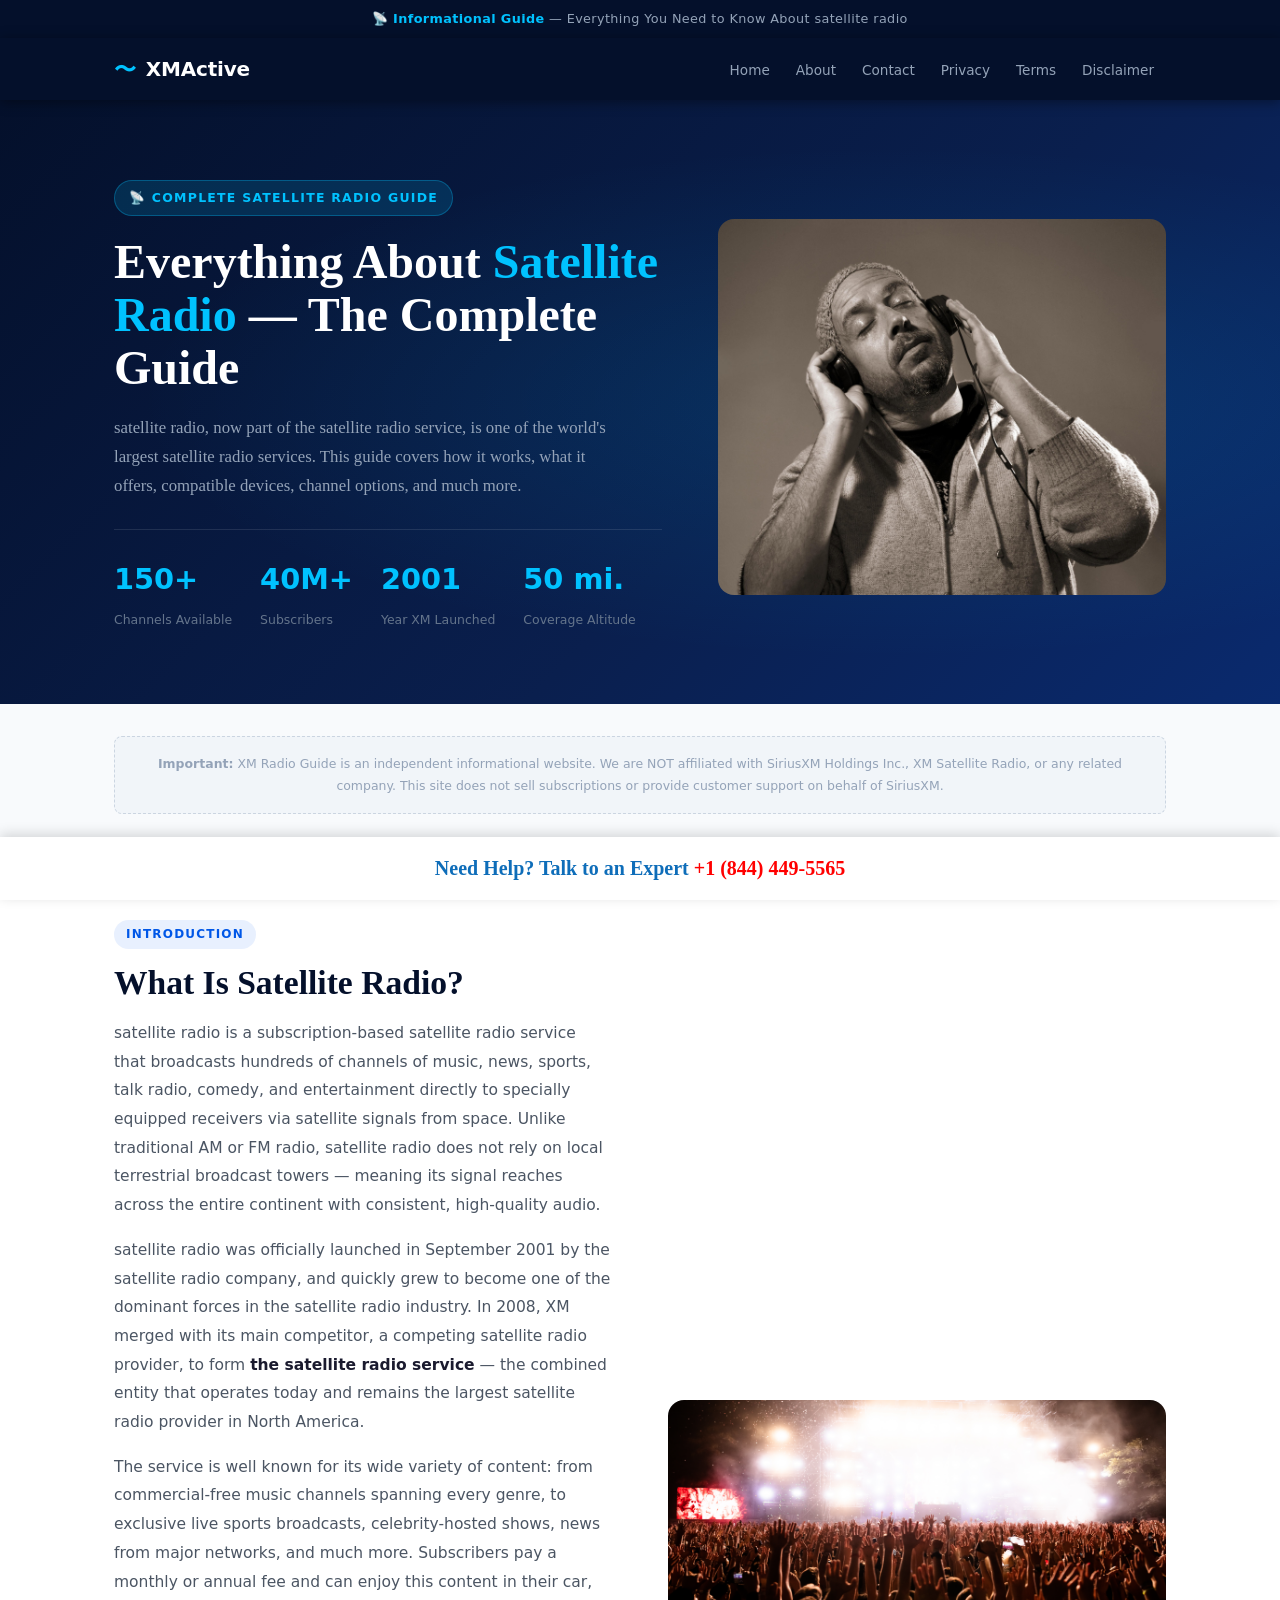
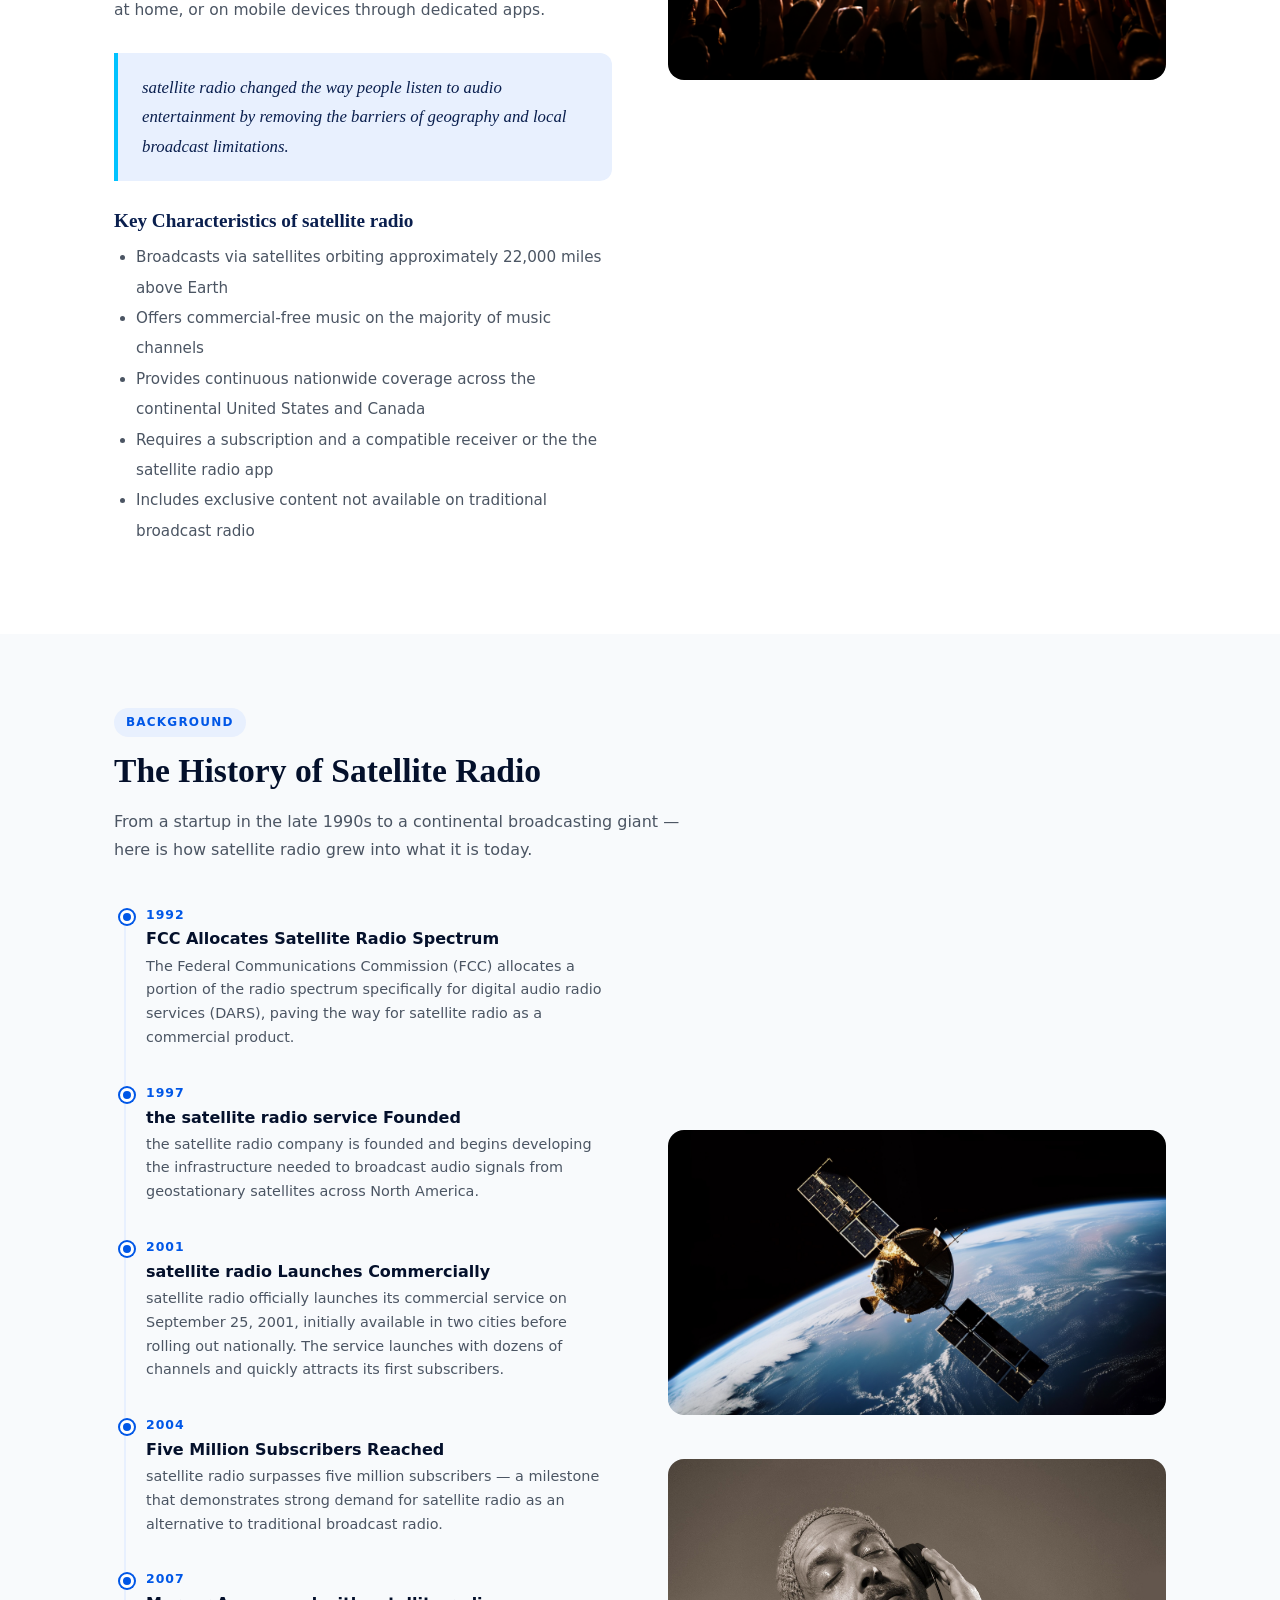
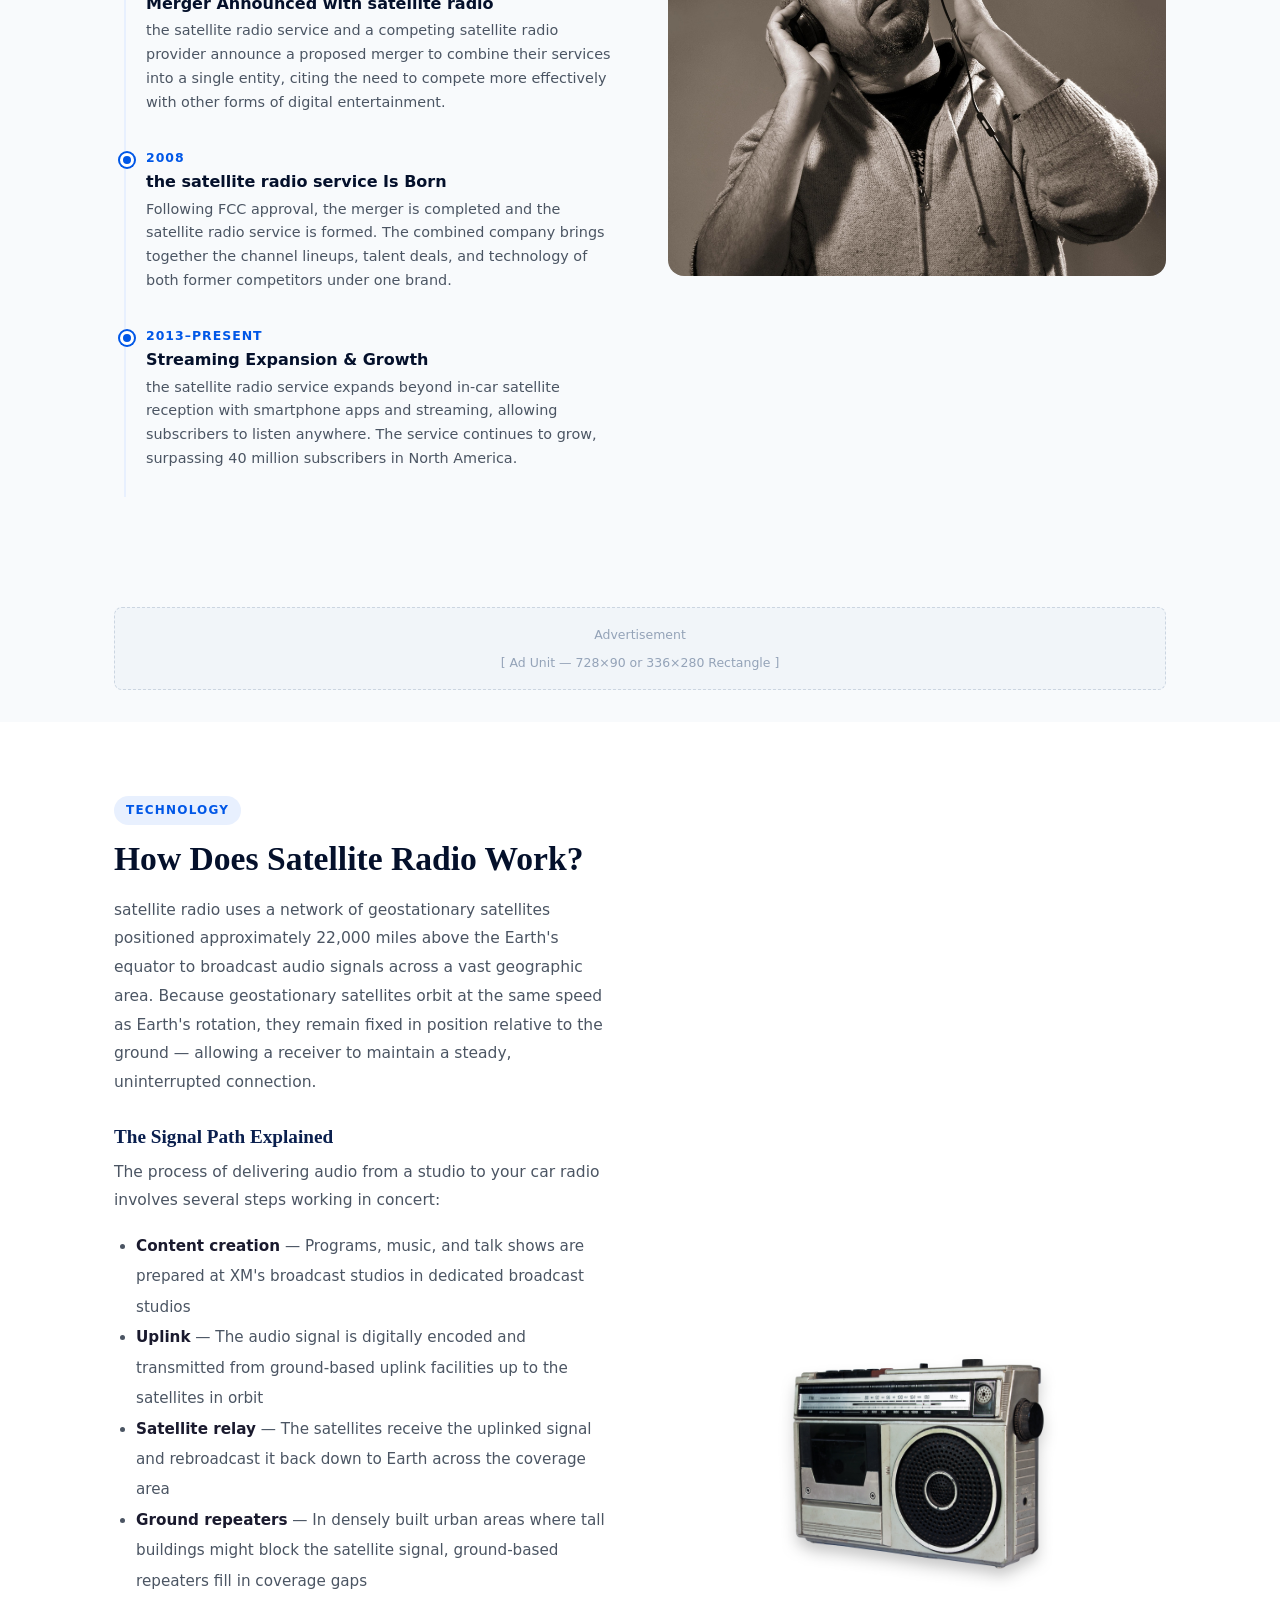
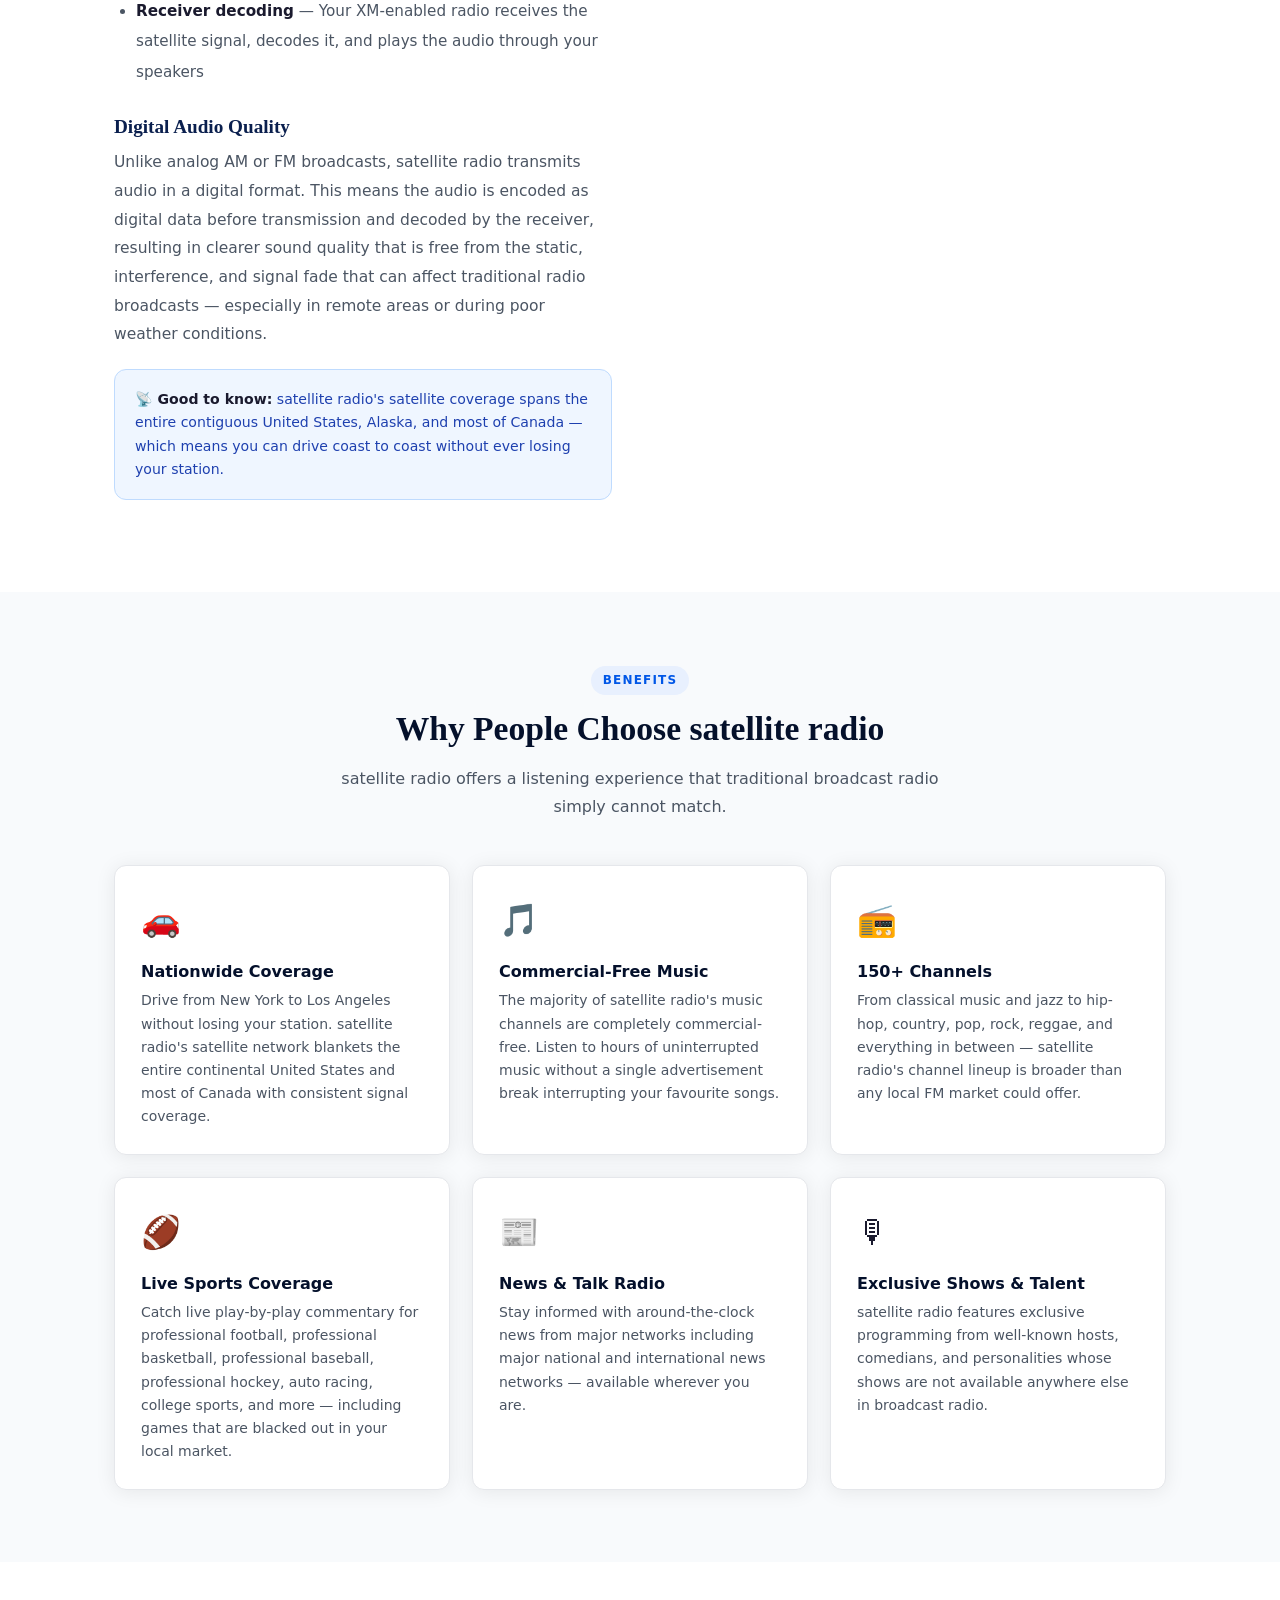
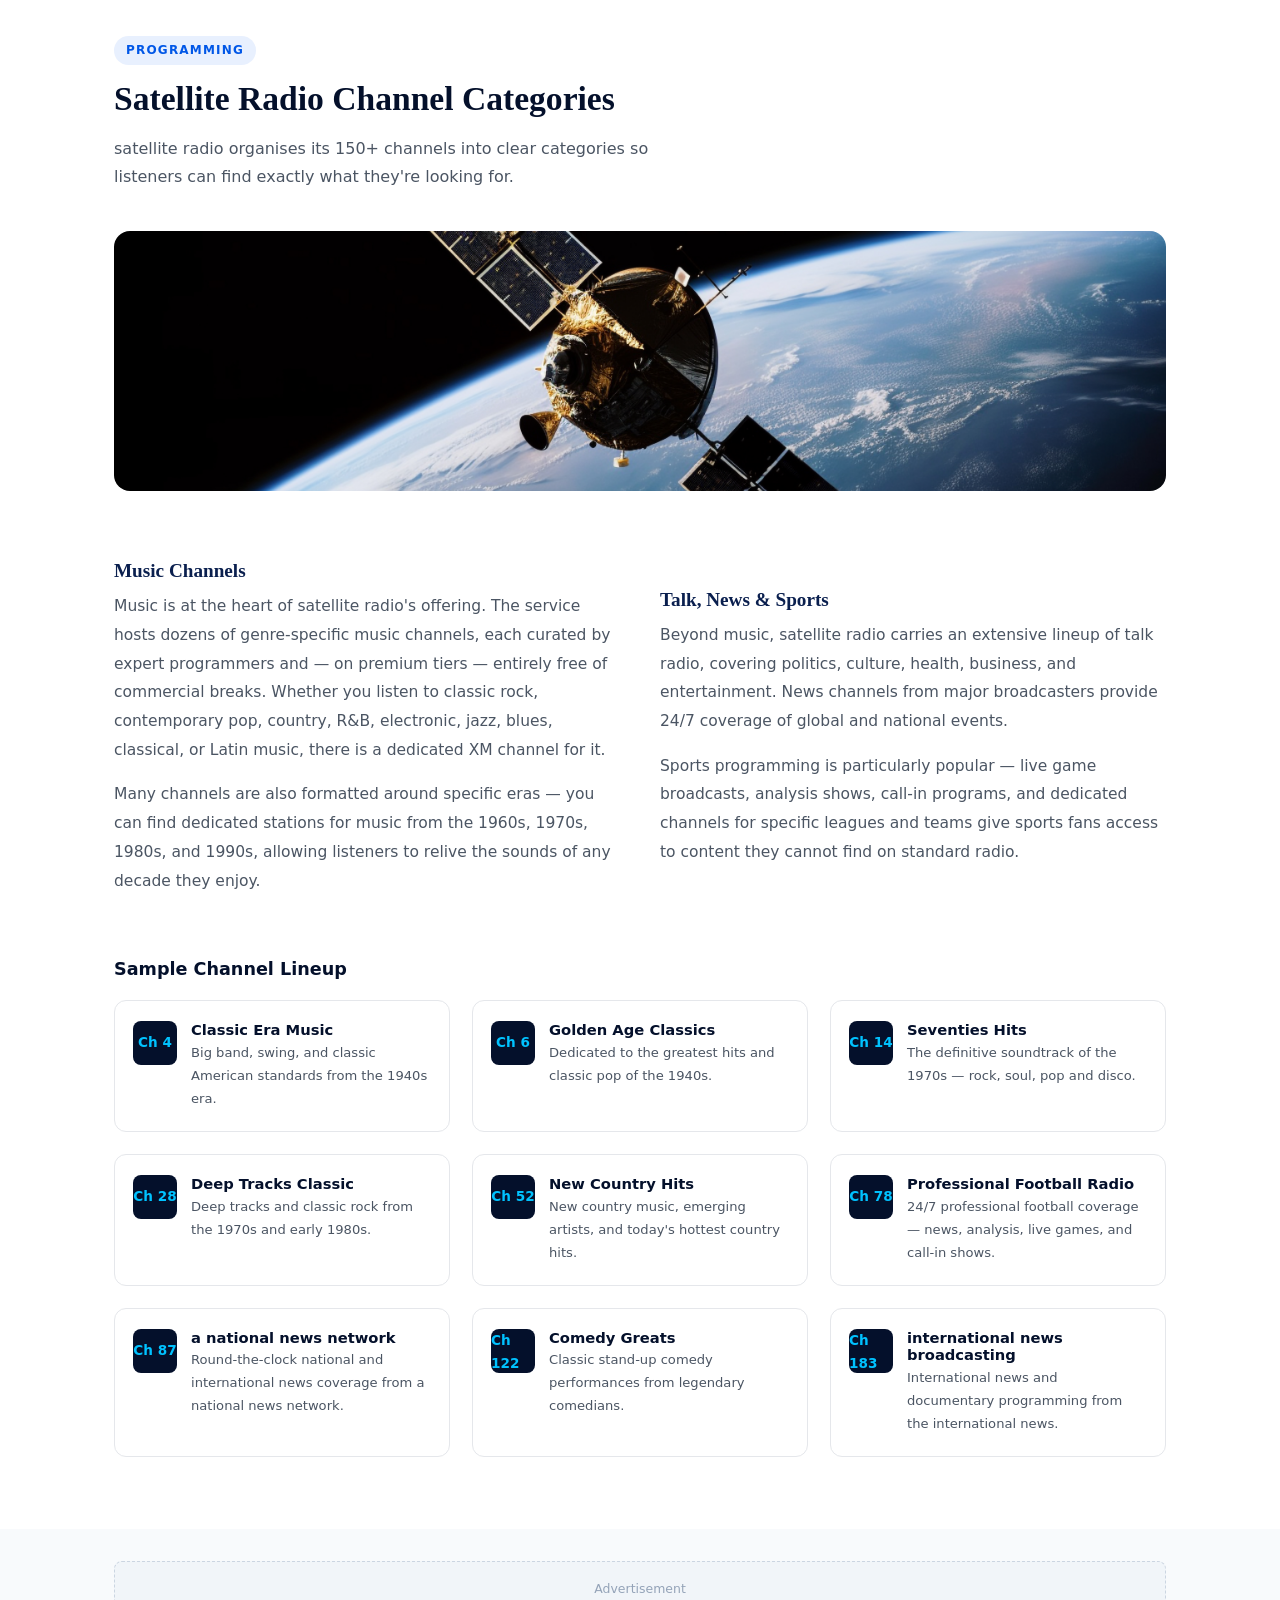
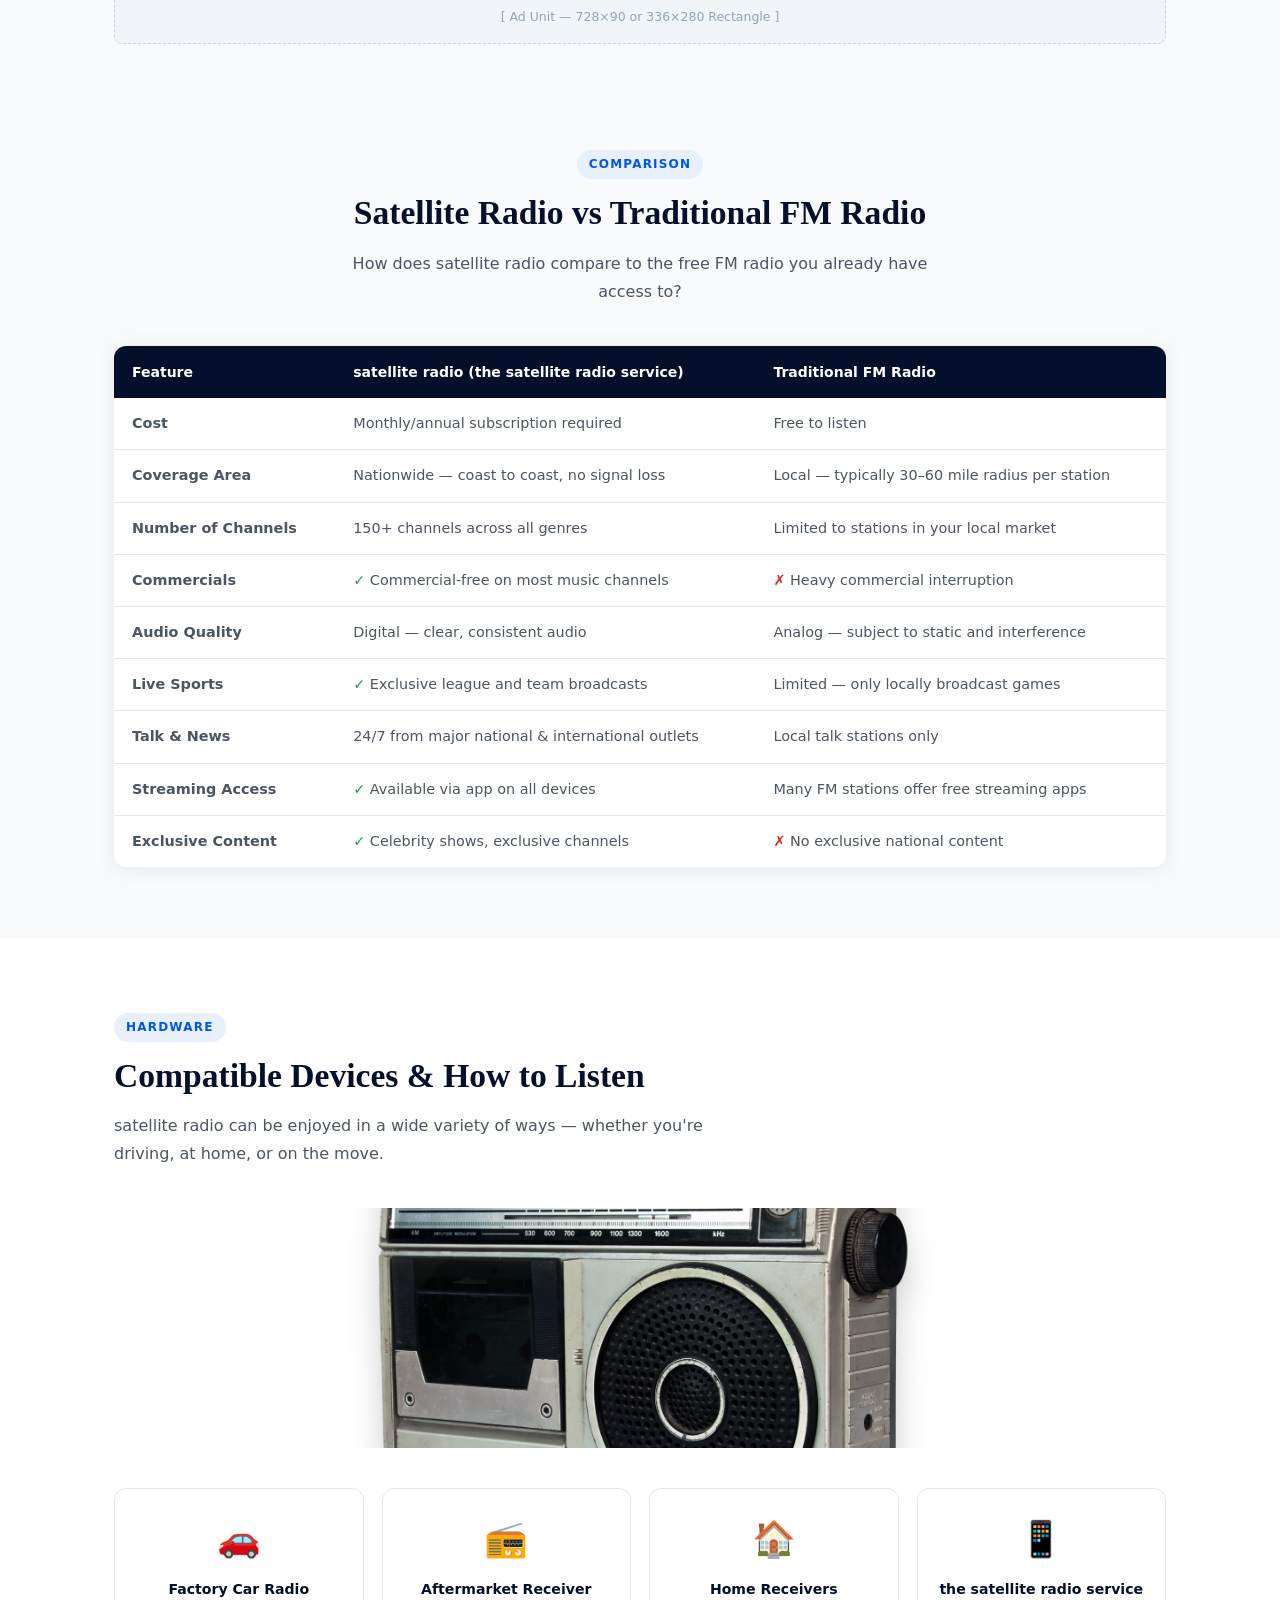
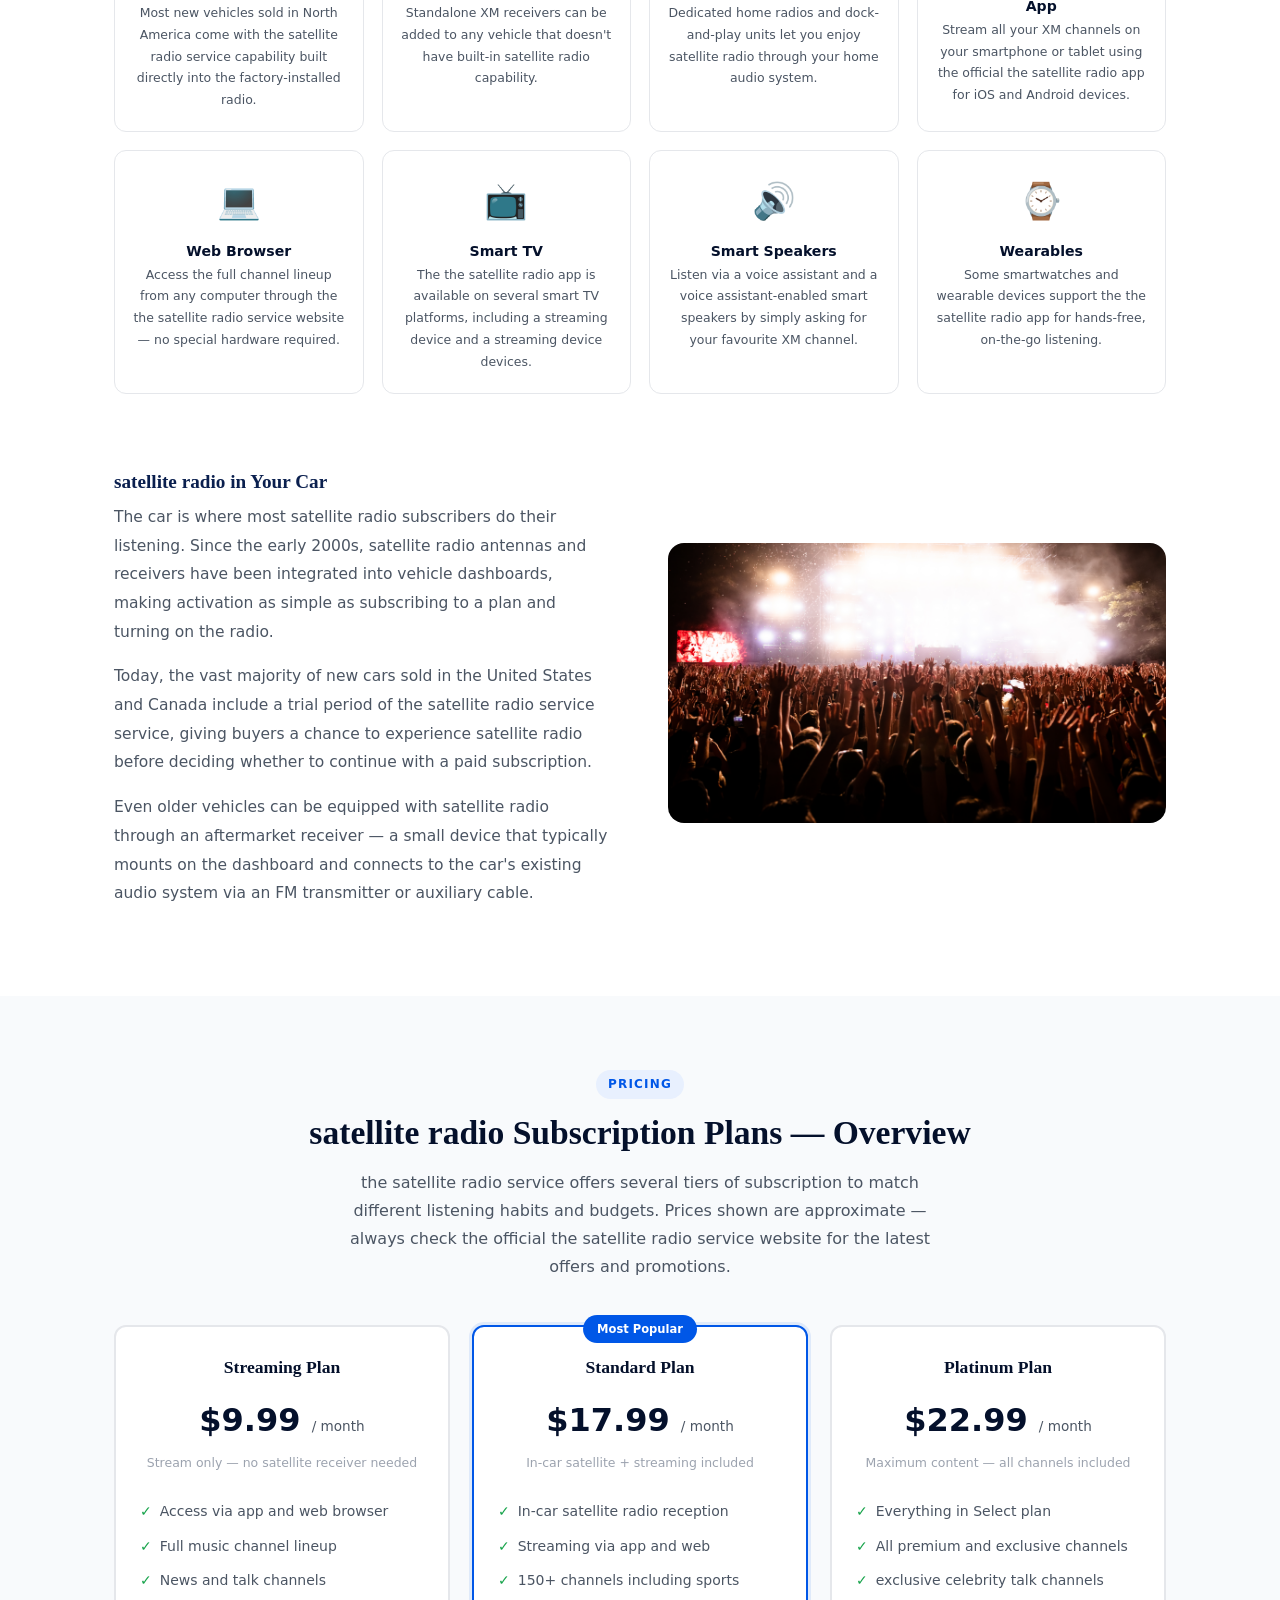
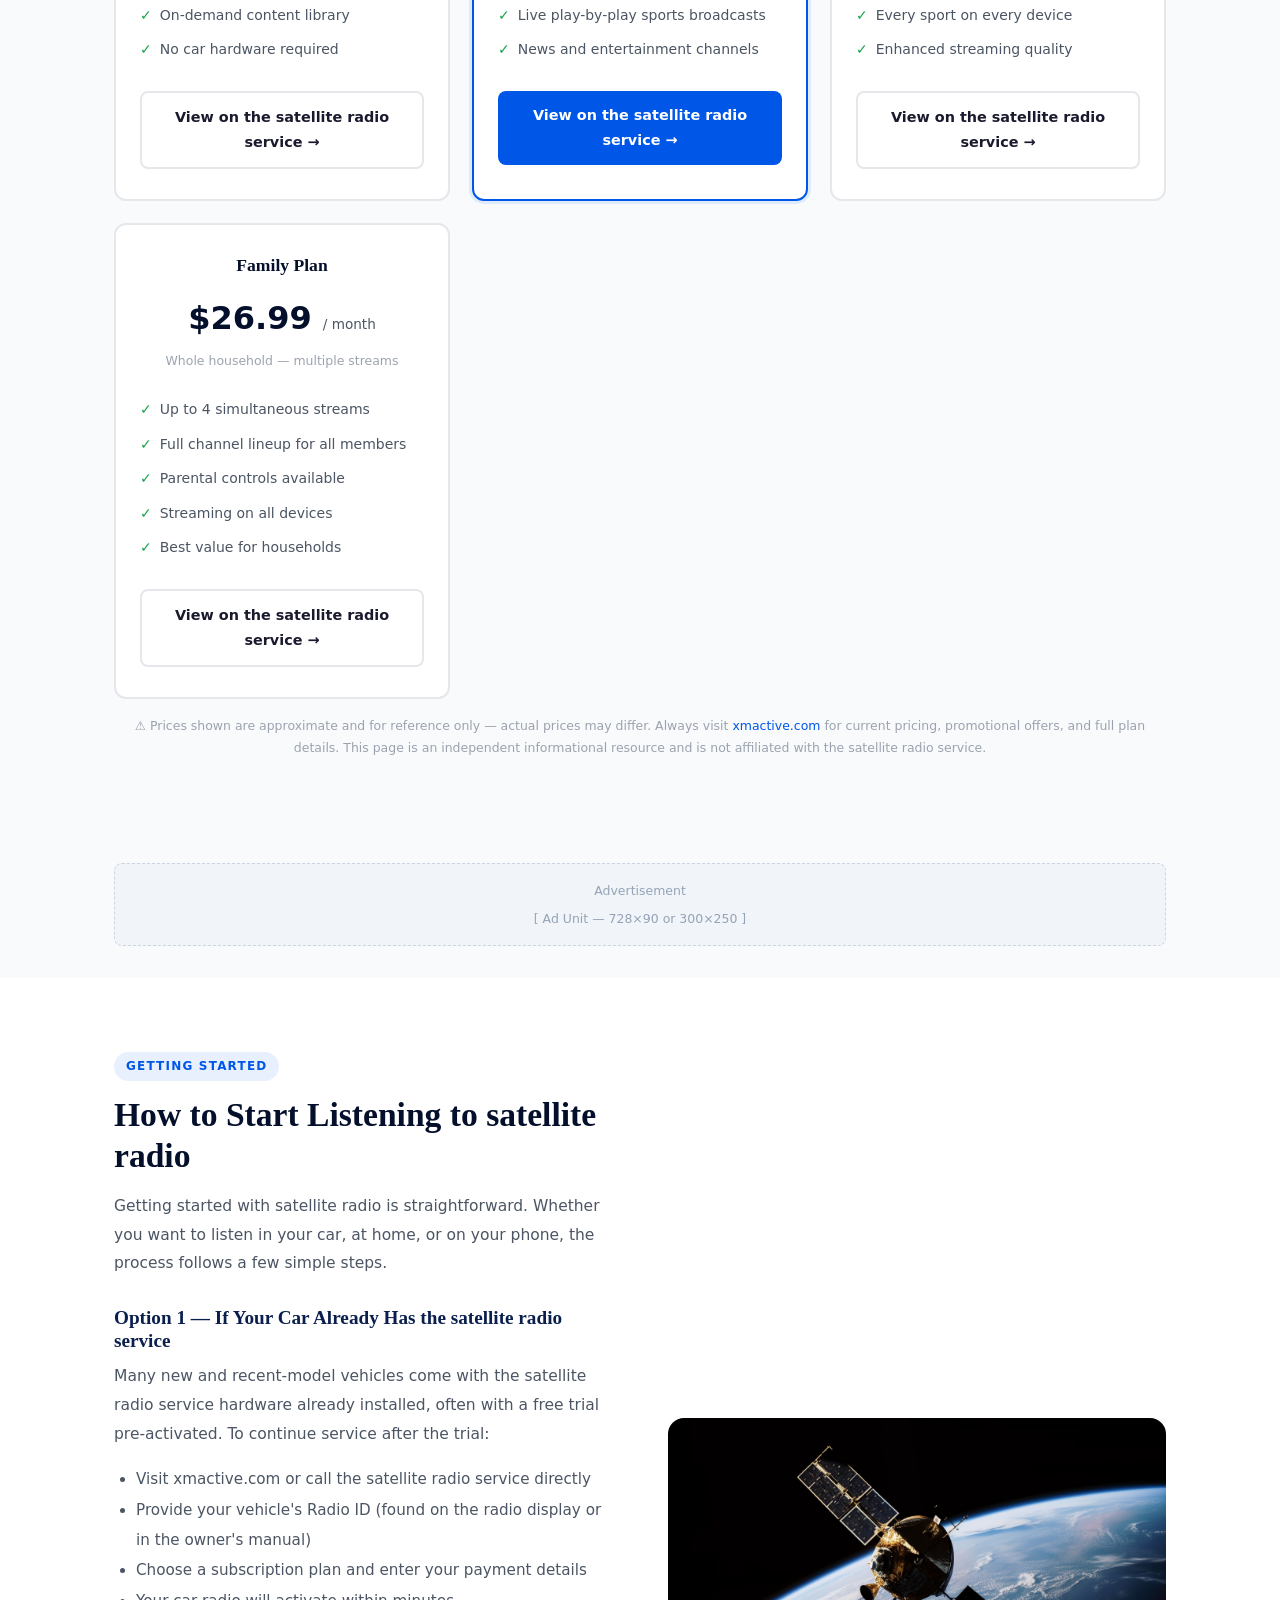
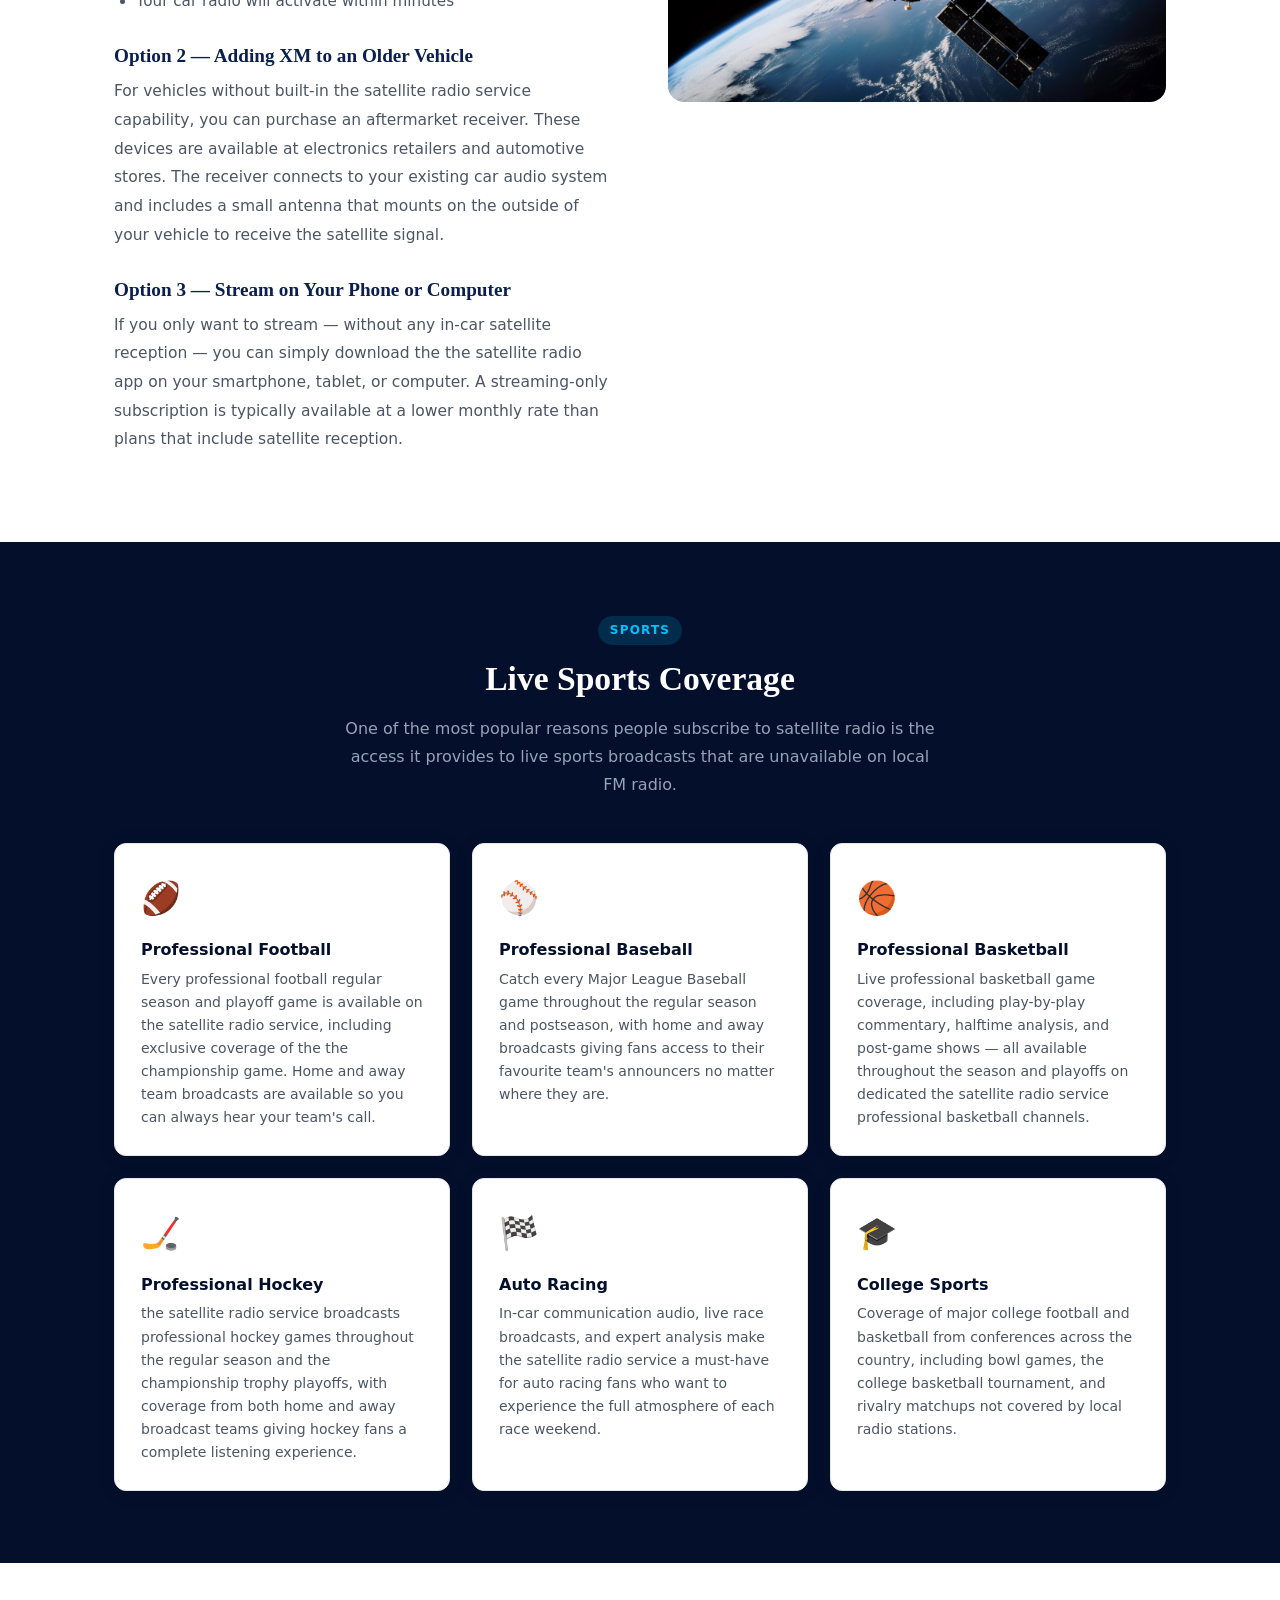
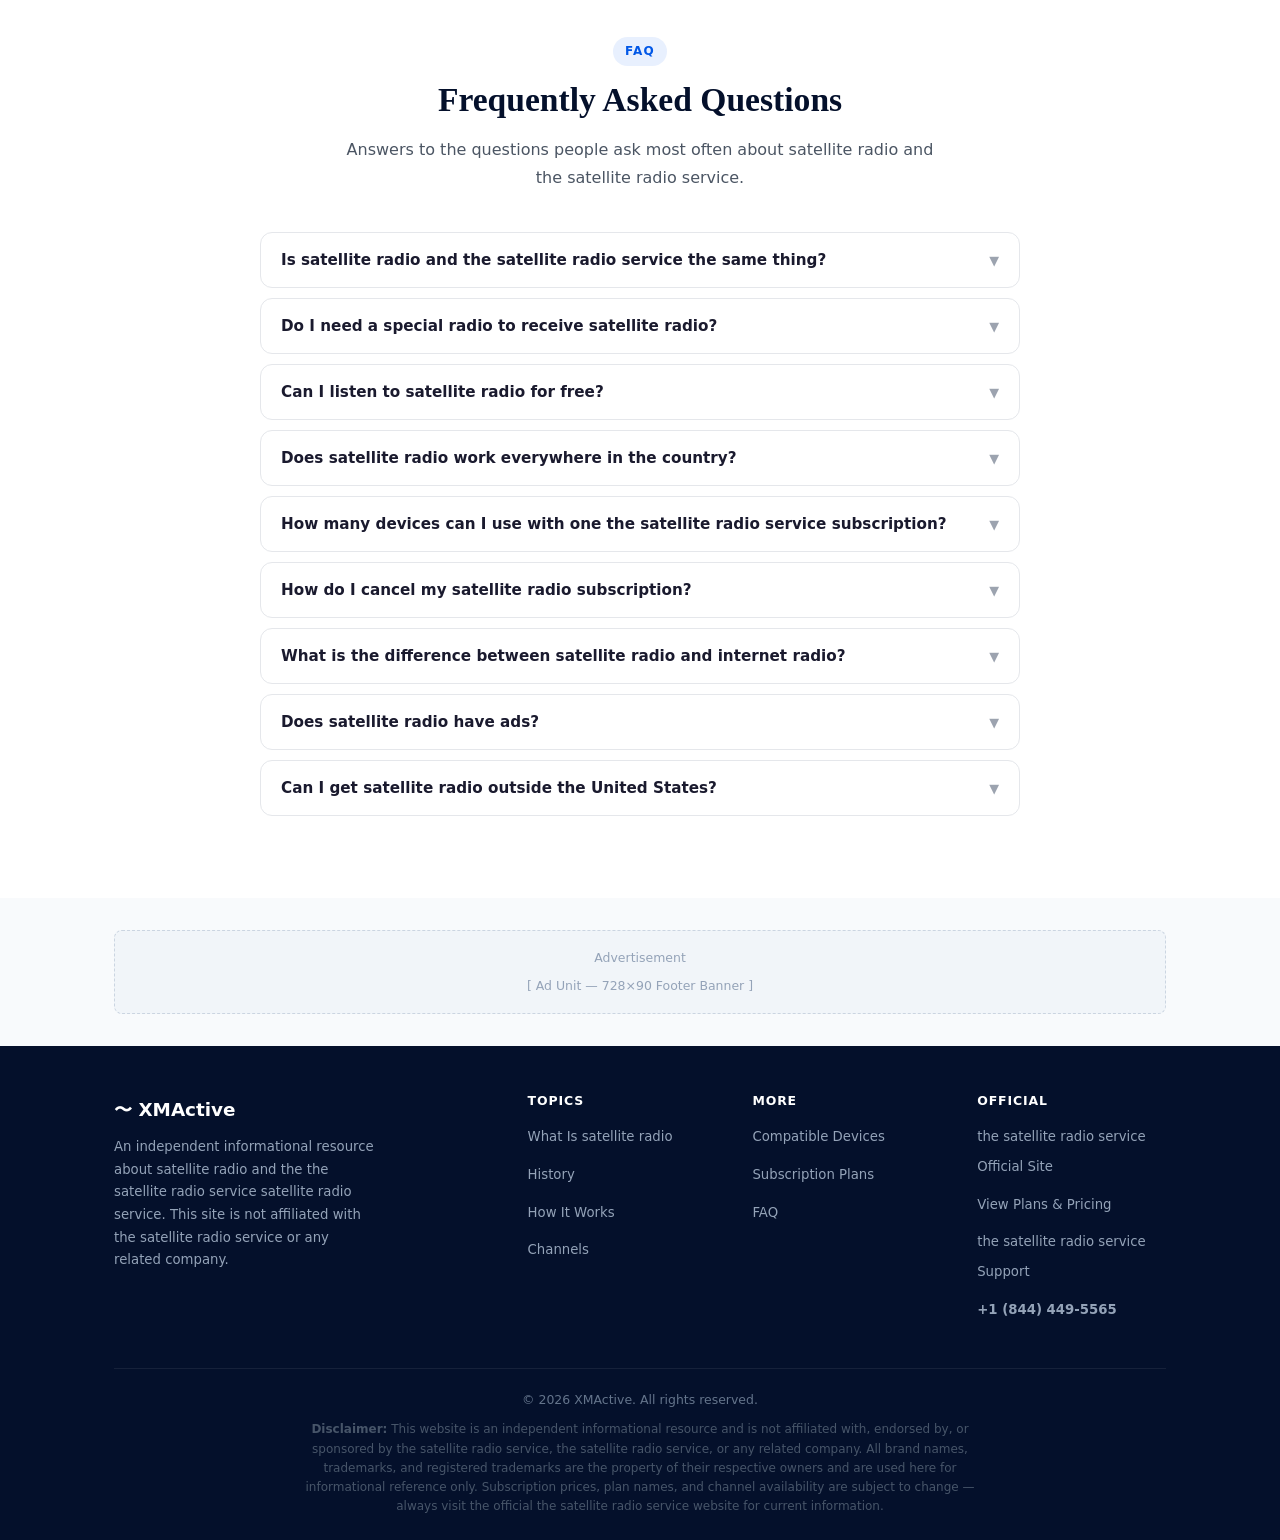
==== commit d5cb7eae: "index.html" ====
--- a/index.html
+++ b/index.html
@@ -1156,6 +1156,7 @@
           <li><a href="https://www.siriusxm.com/" target="_blank" rel="noopener noreferrer">the satellite radio service Official Site</a></li>
           <li><a href="contact.html" target="_blank" rel="noopener noreferrer">View Plans & Pricing</a></li>
           <li><a href="contact.html" target="_blank" rel="noopener noreferrer">the satellite radio service Support</a></li>
+			<li><a href="tel:18444495565" target="_blank" rel="noopener noreferrer" style="font-weight: 700;">+1 (844) 449-5565</a></li>
         </ul>
       </div>
     </div>
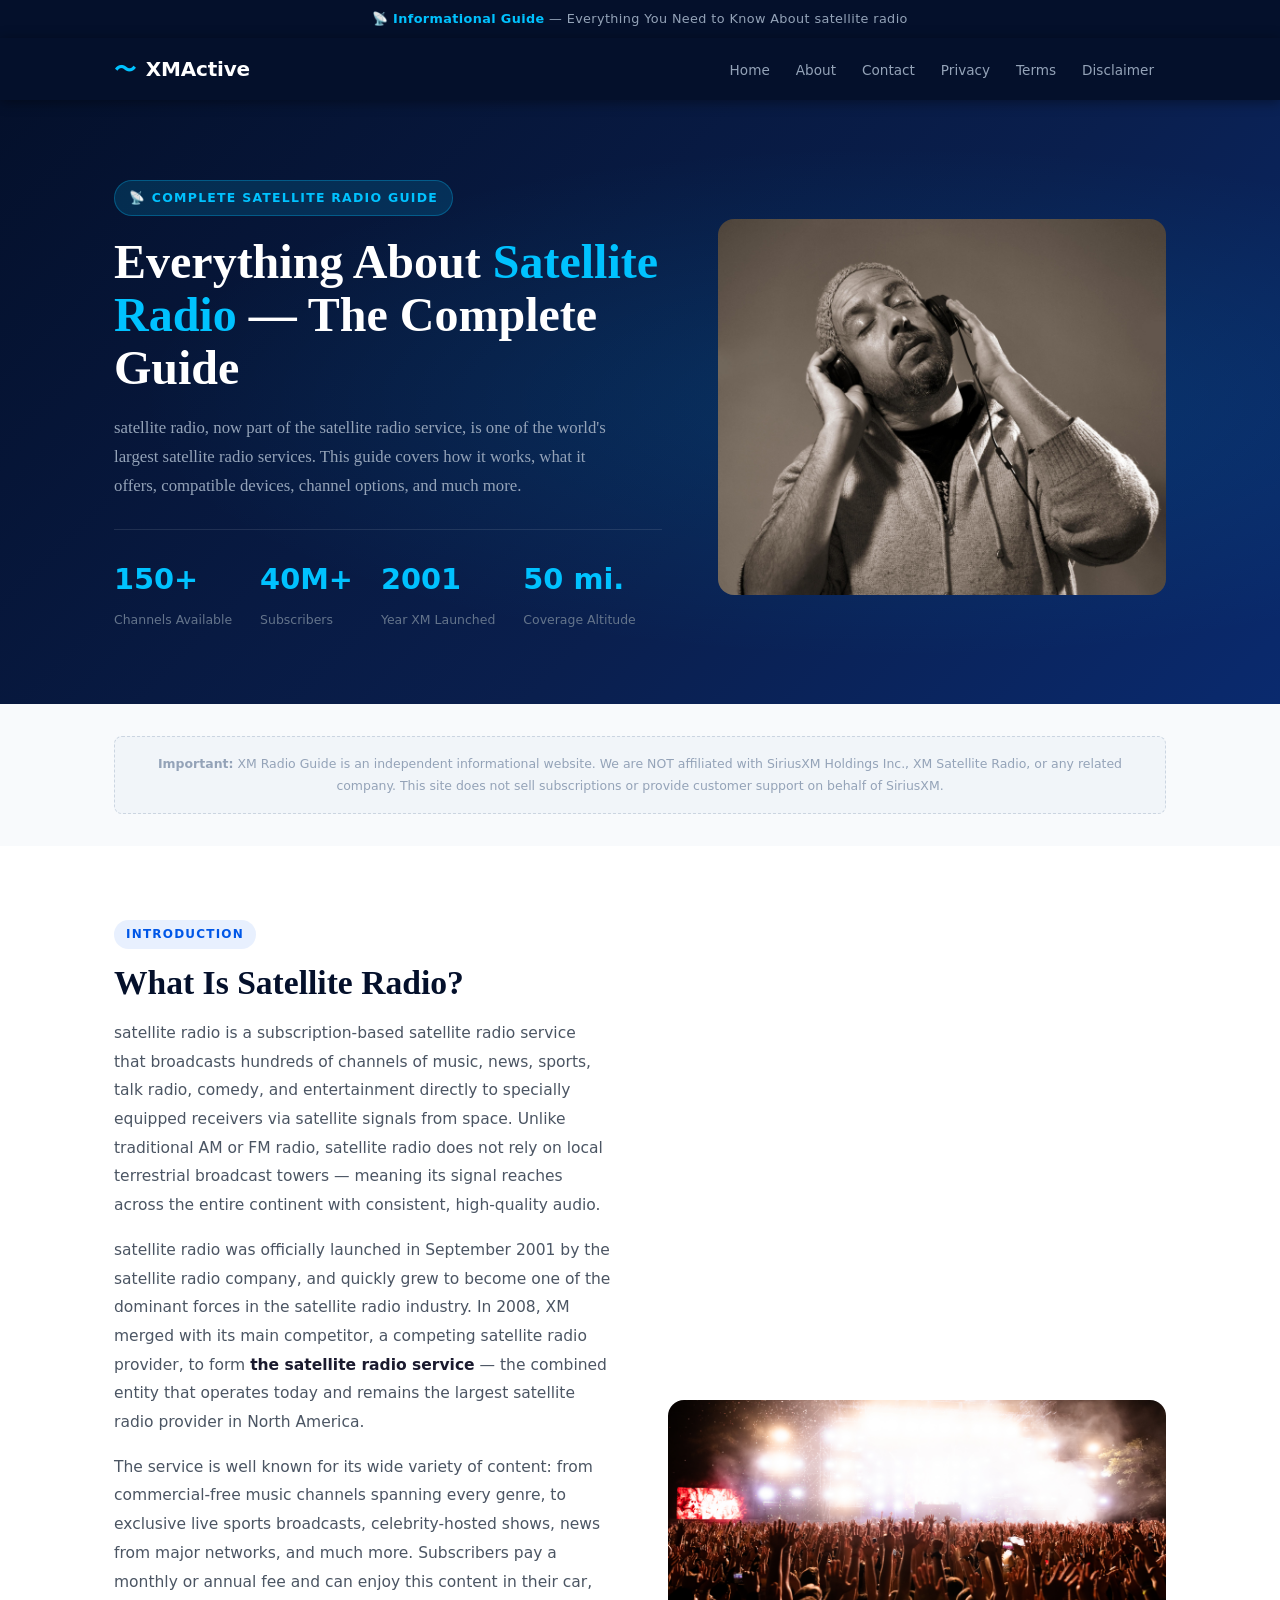
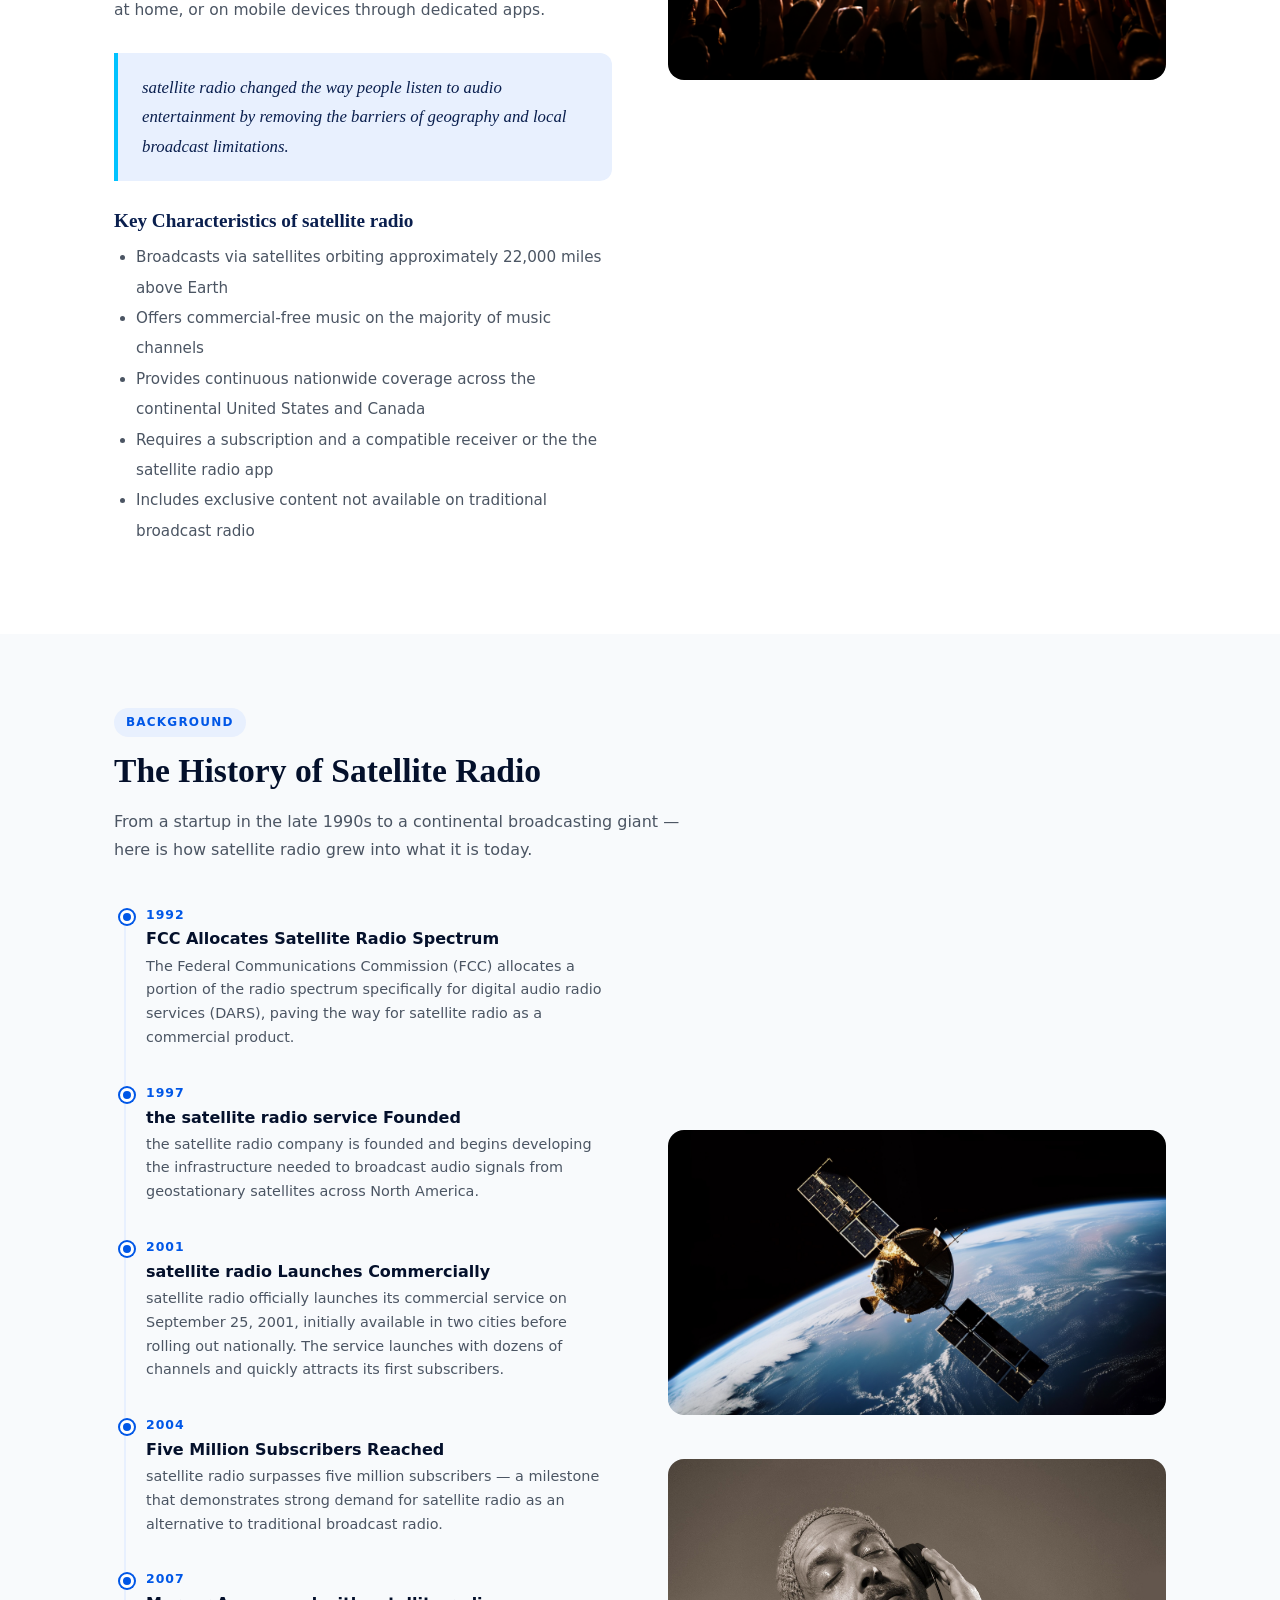
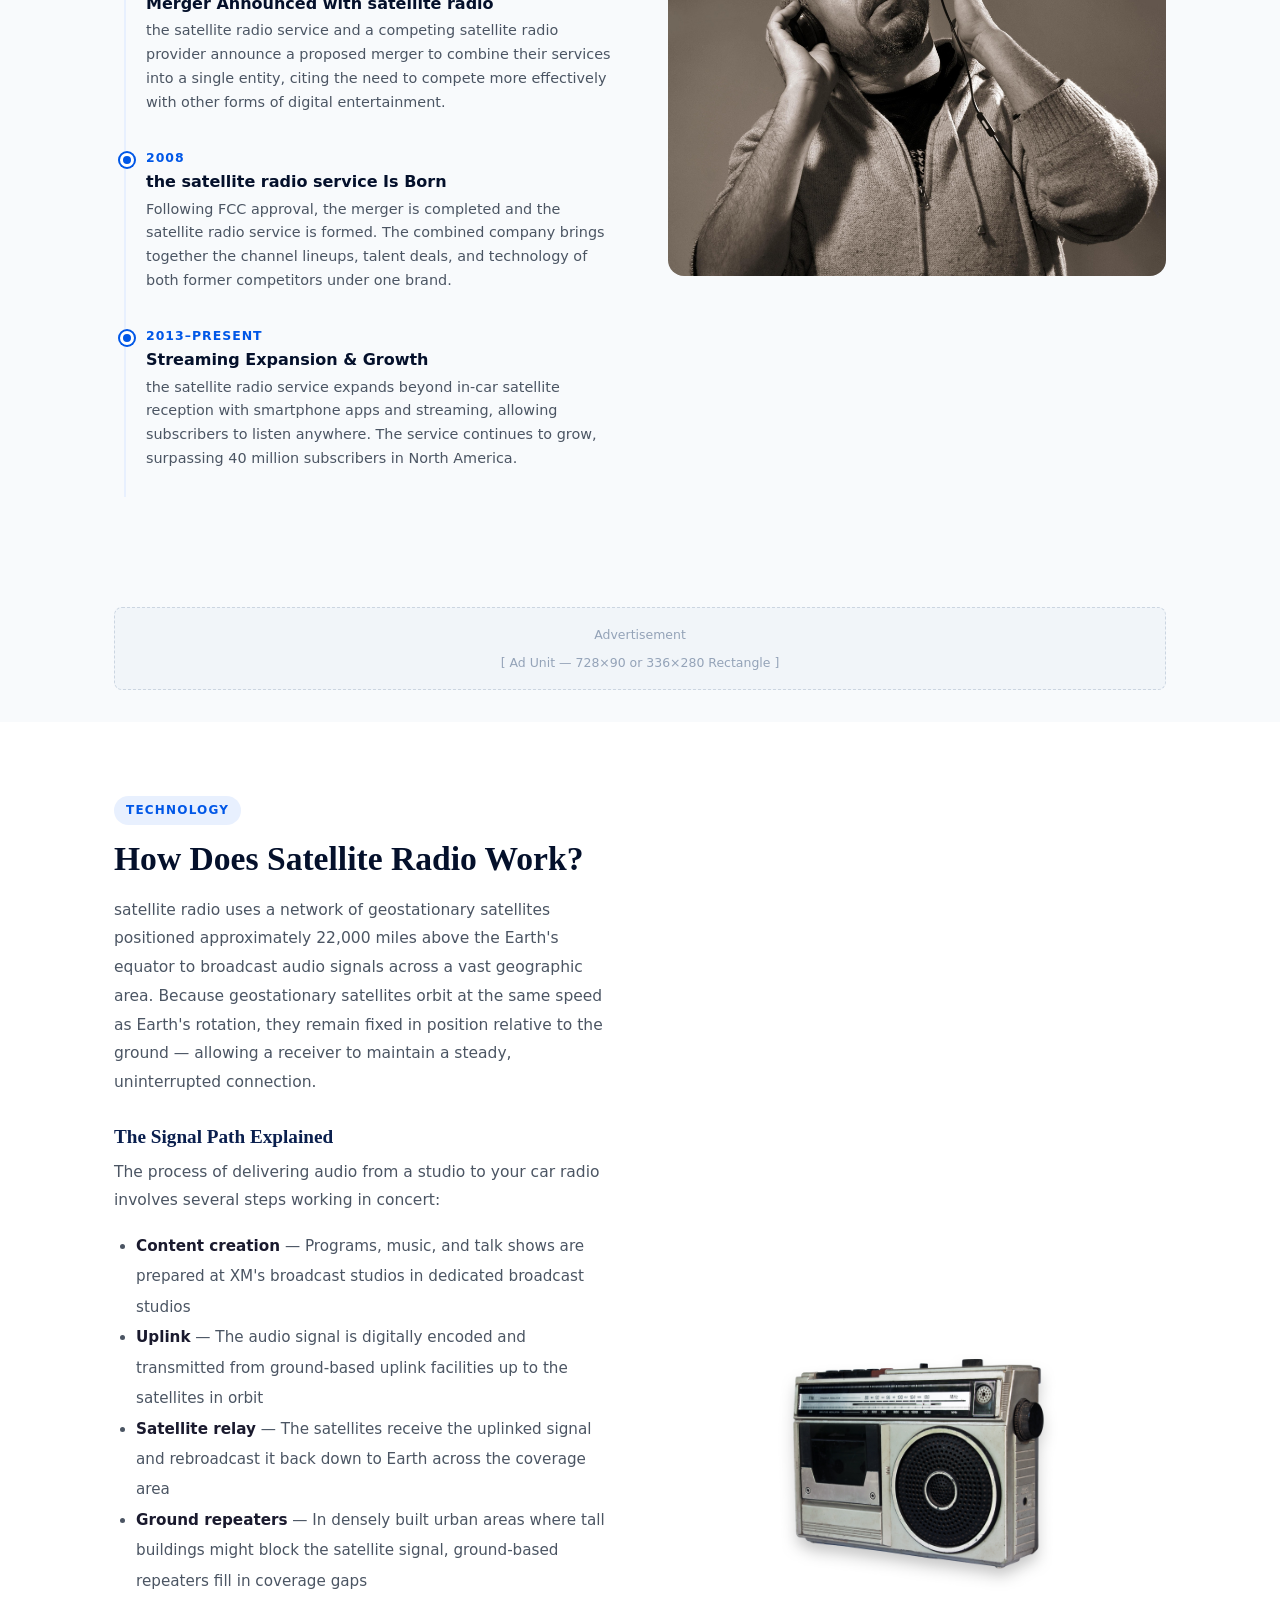
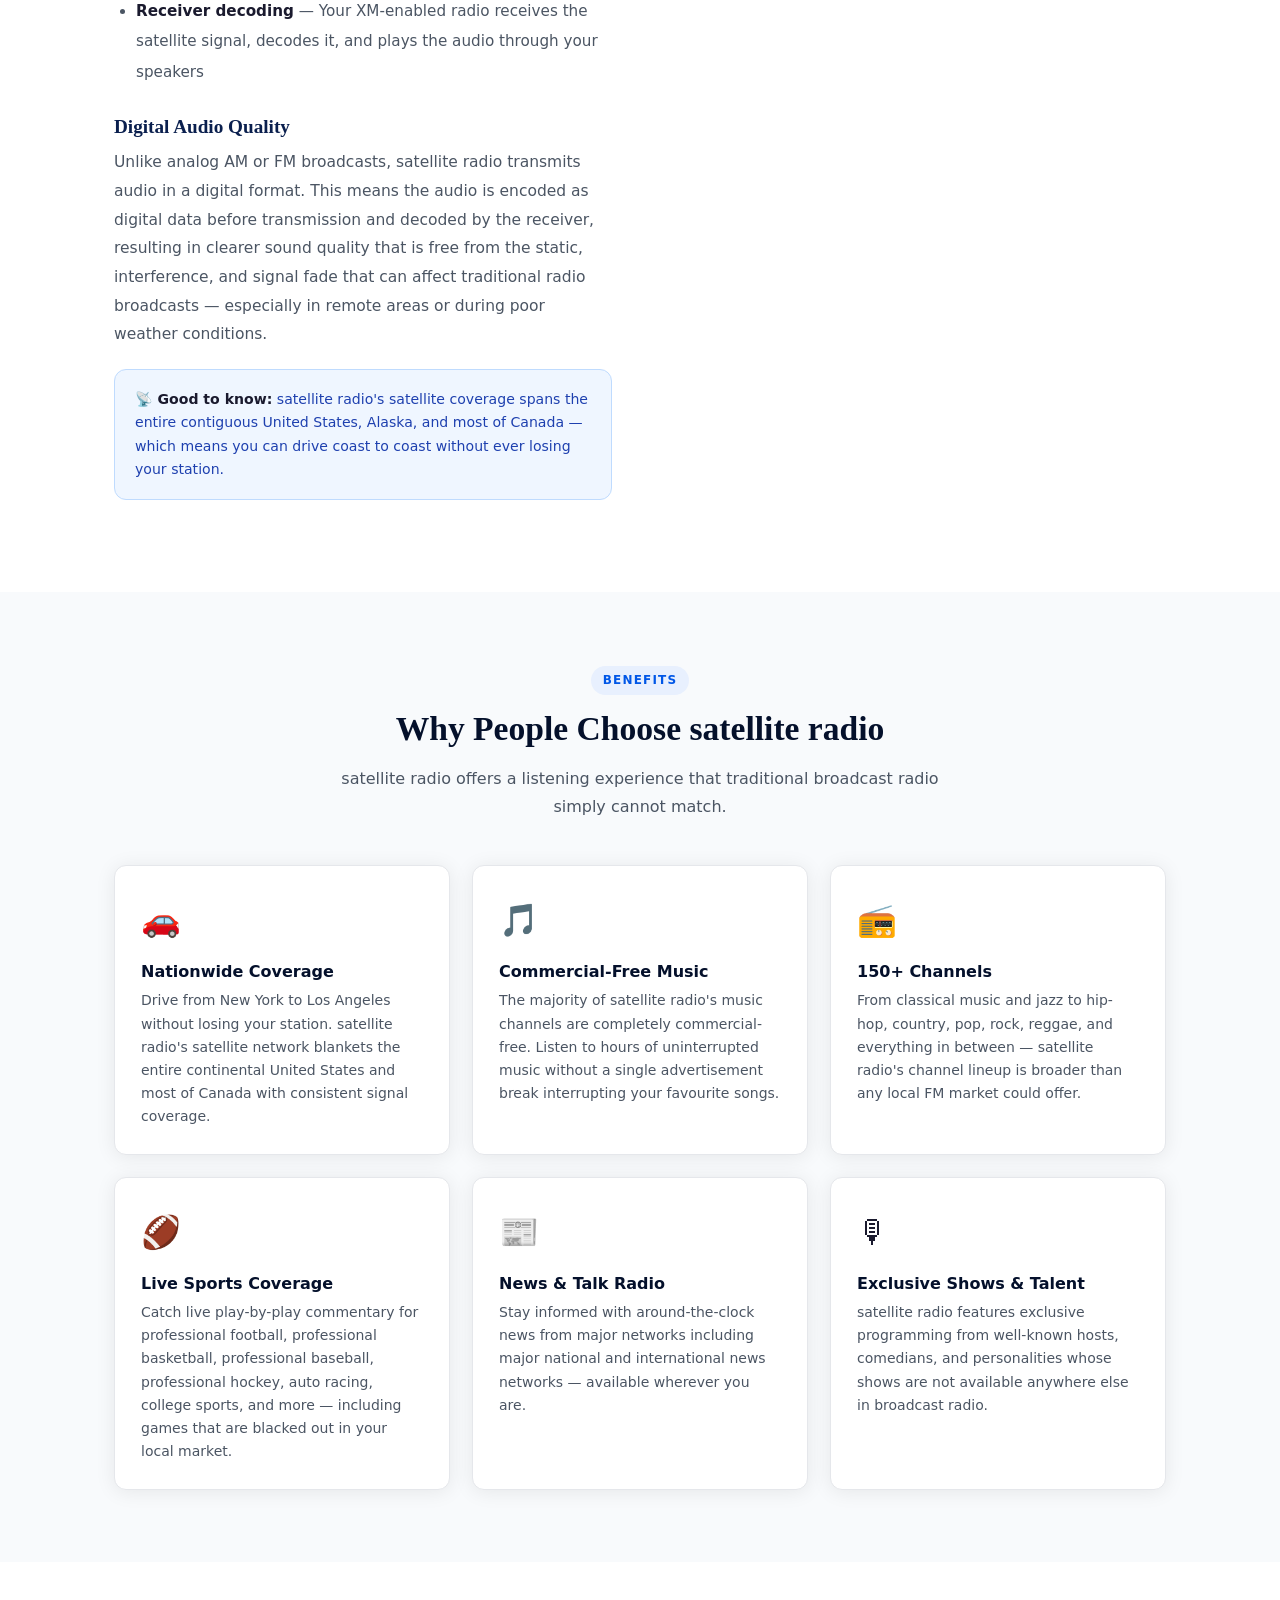
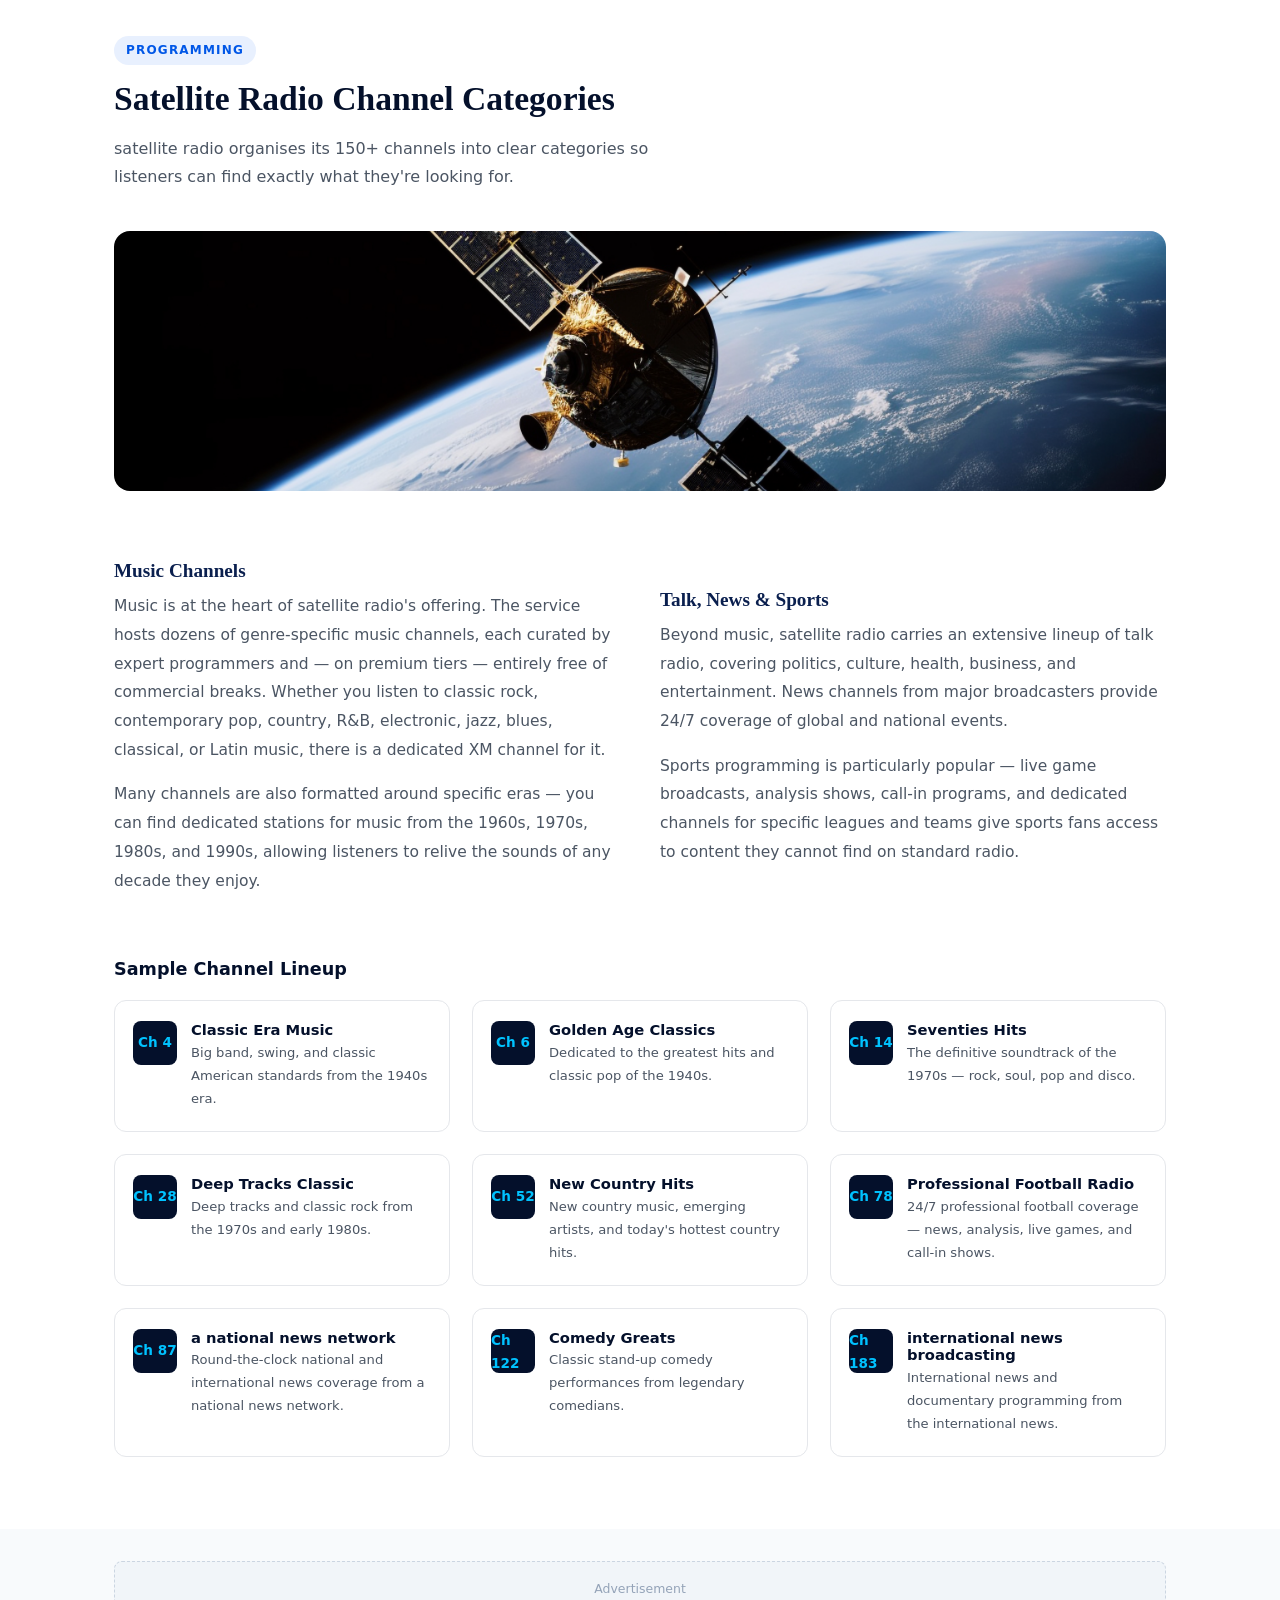
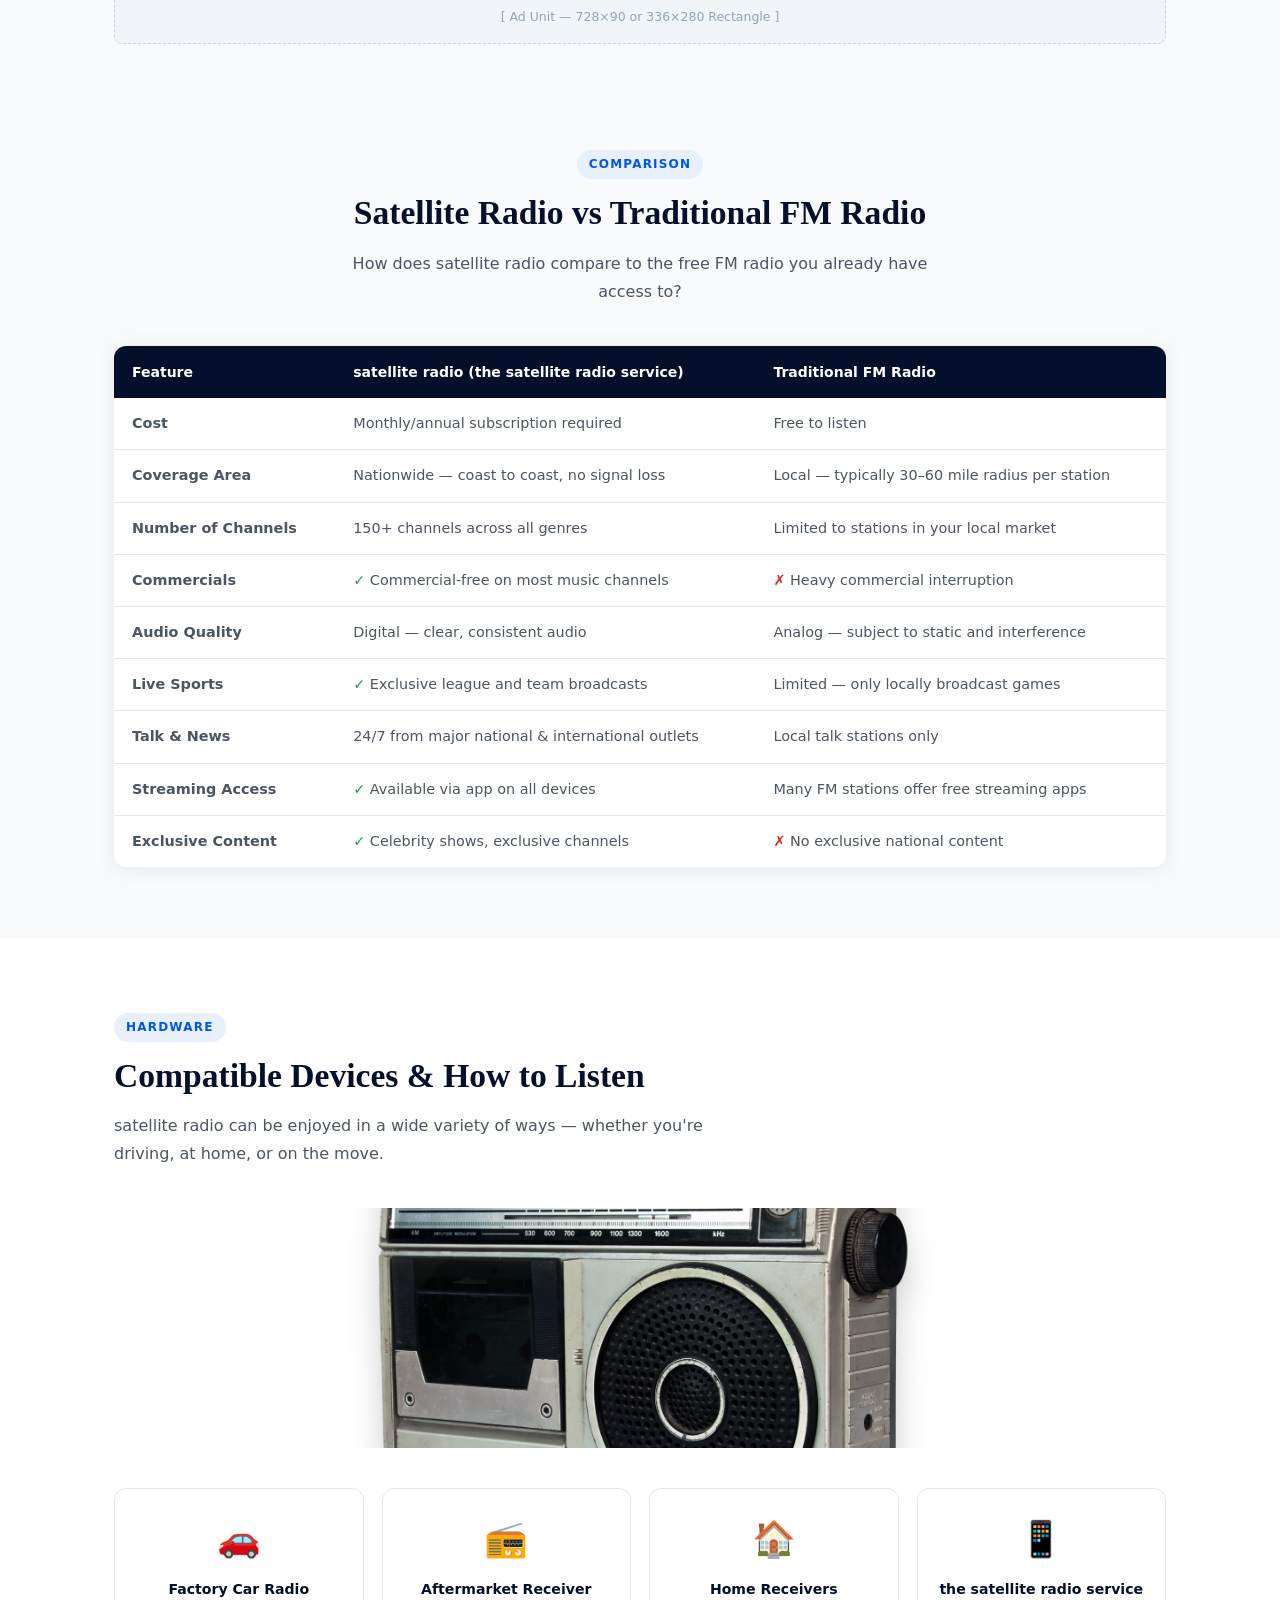
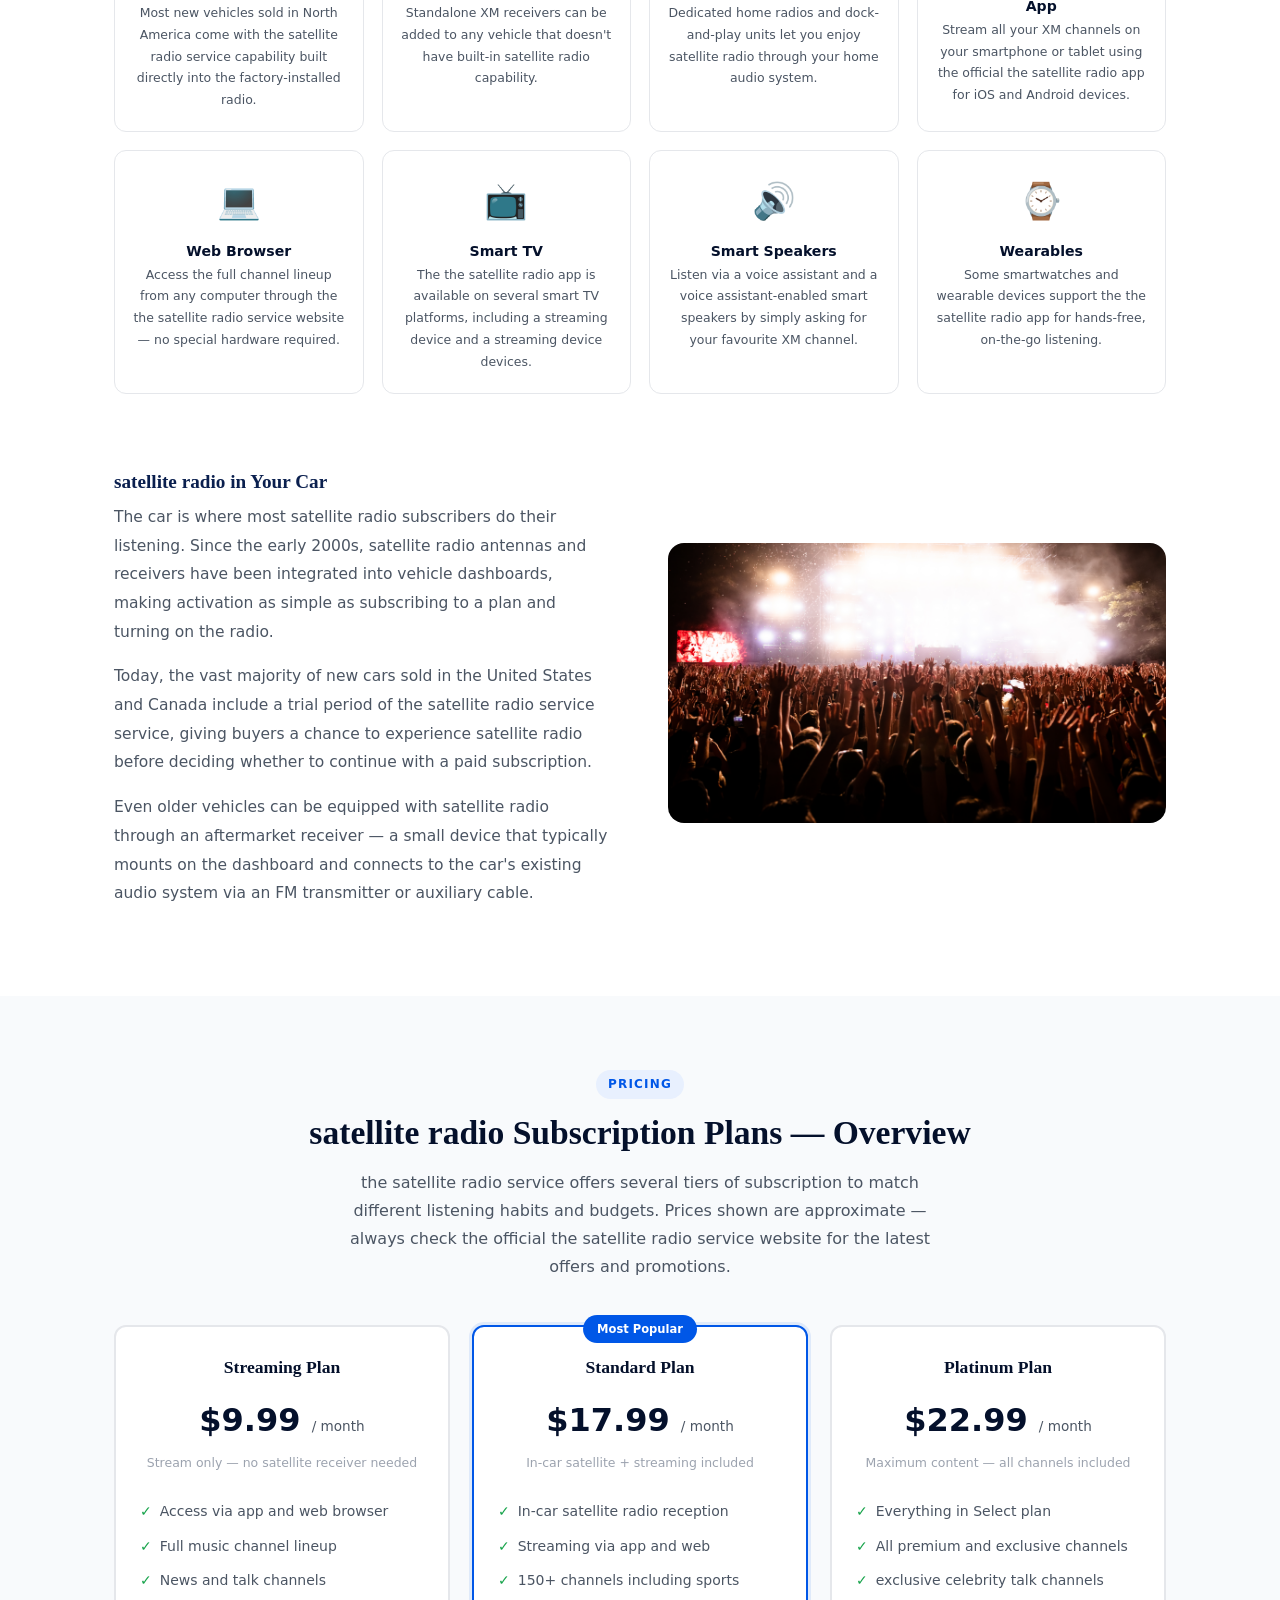
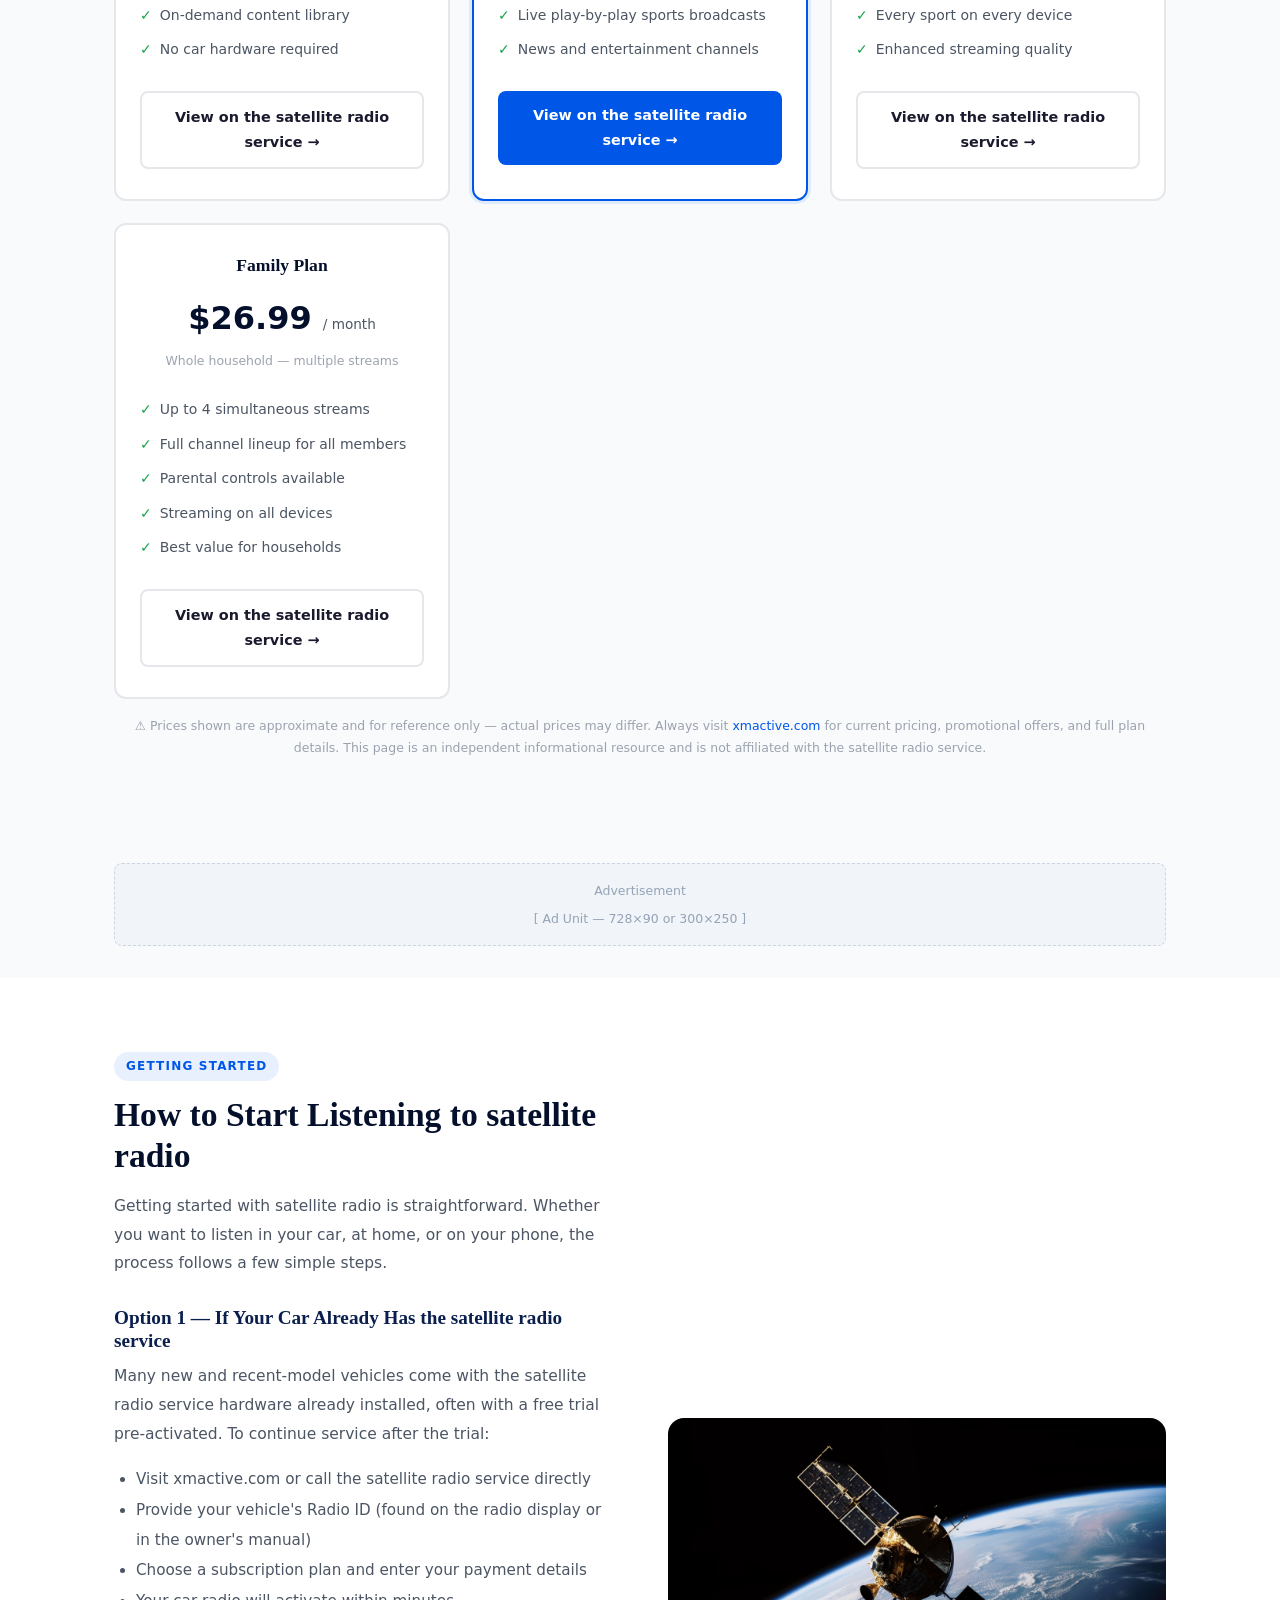
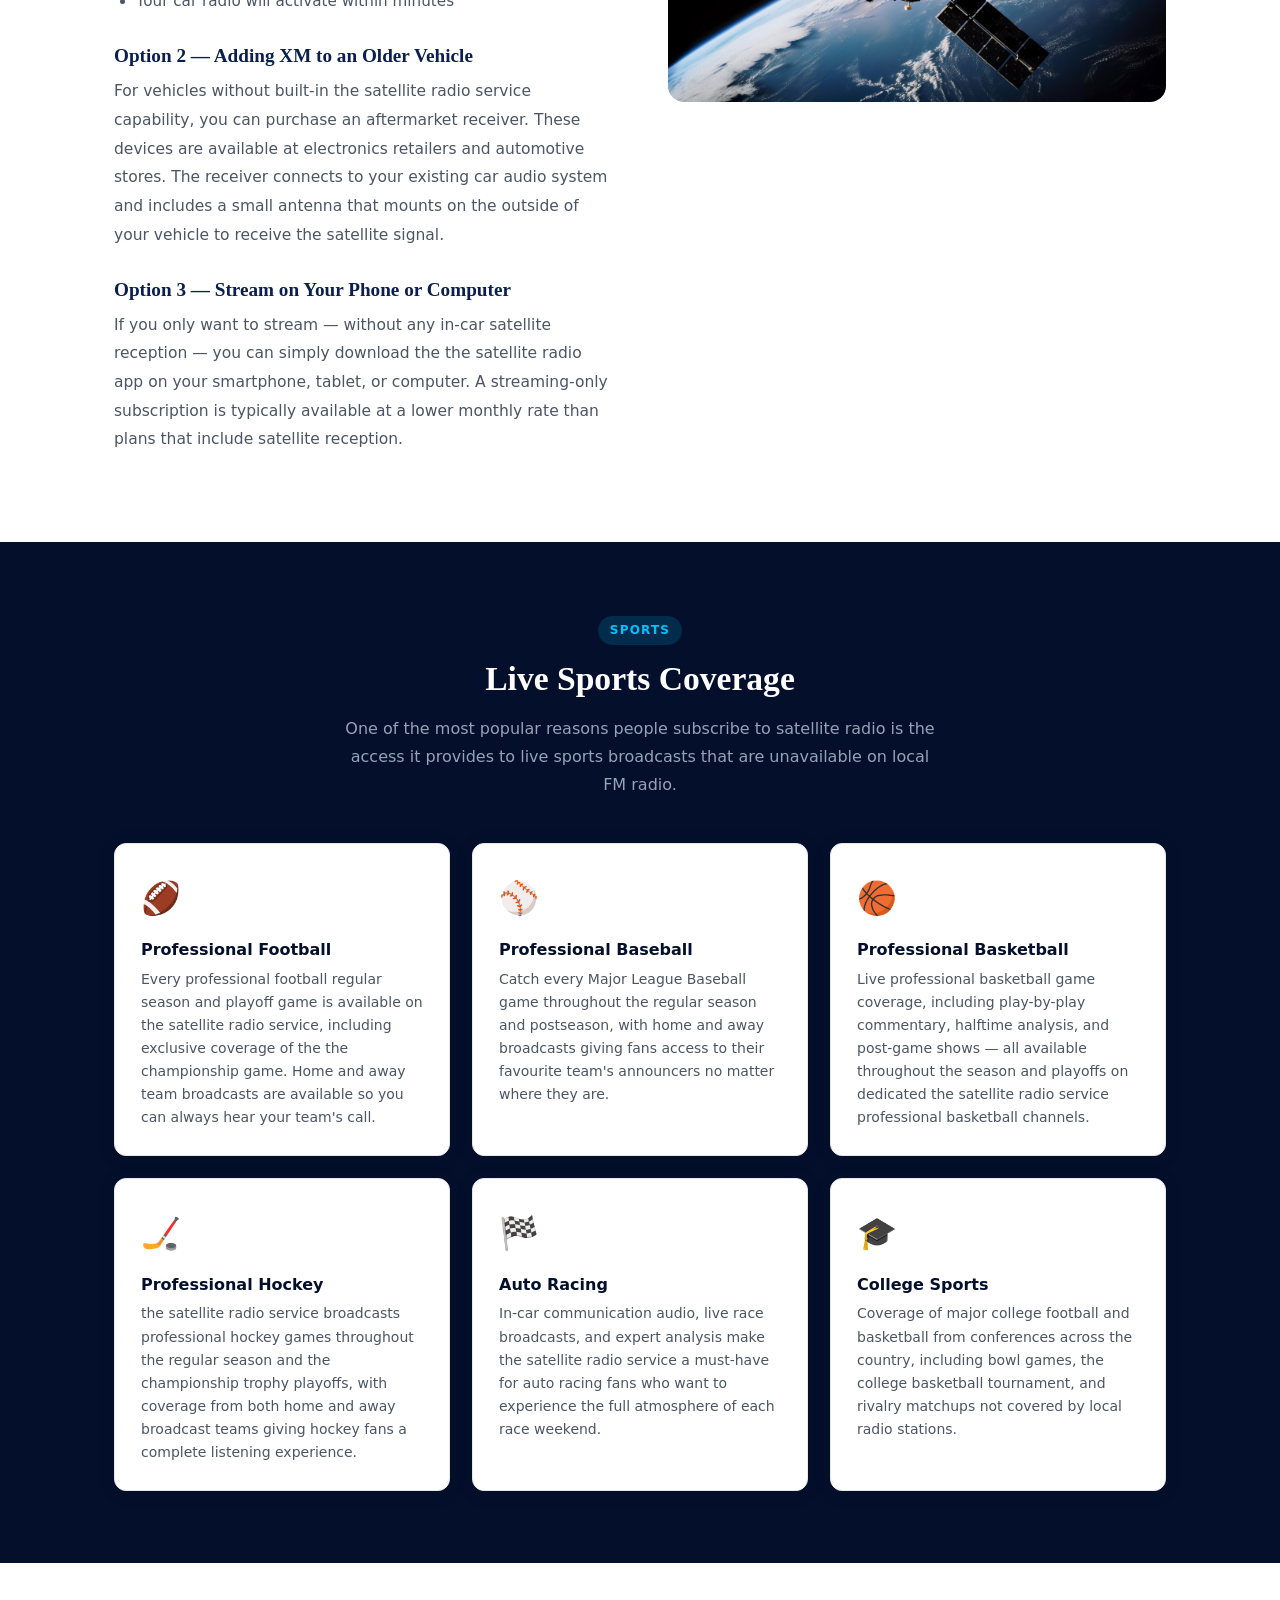
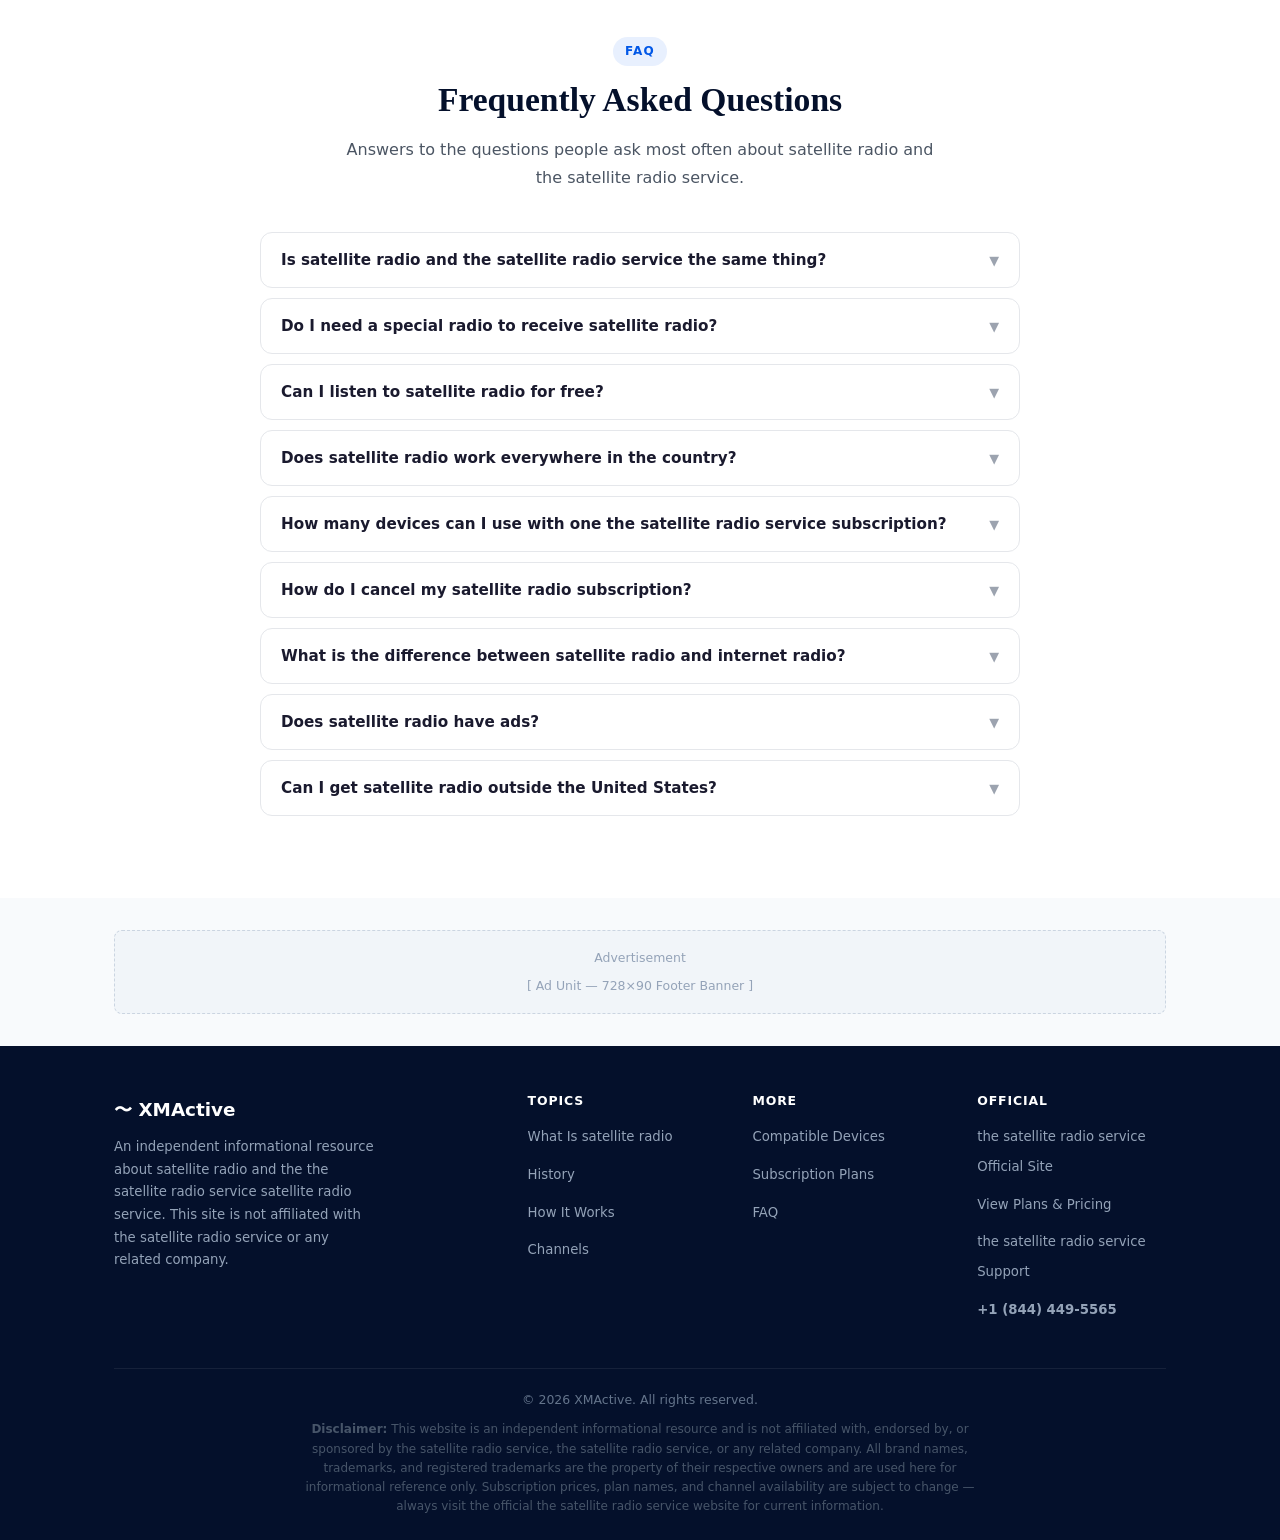
==== commit d9c66ee3: "index.html" ====
--- a/index.html
+++ b/index.html
@@ -1116,12 +1116,12 @@
   </div>
 </div>
 
-<div class="callbar">
+<!--<div class="callbar">
   <a href="tel:+18444495565">
     <span class="t1">Need Help? Talk to an Expert</span>
     <span class="t2" style="color:#ff0000">+1 (844) 449-5565</span>
   </a>
-</div>
+</div>-->
 
 <!-- ══════════════════════════════════════════════════
      FOOTER
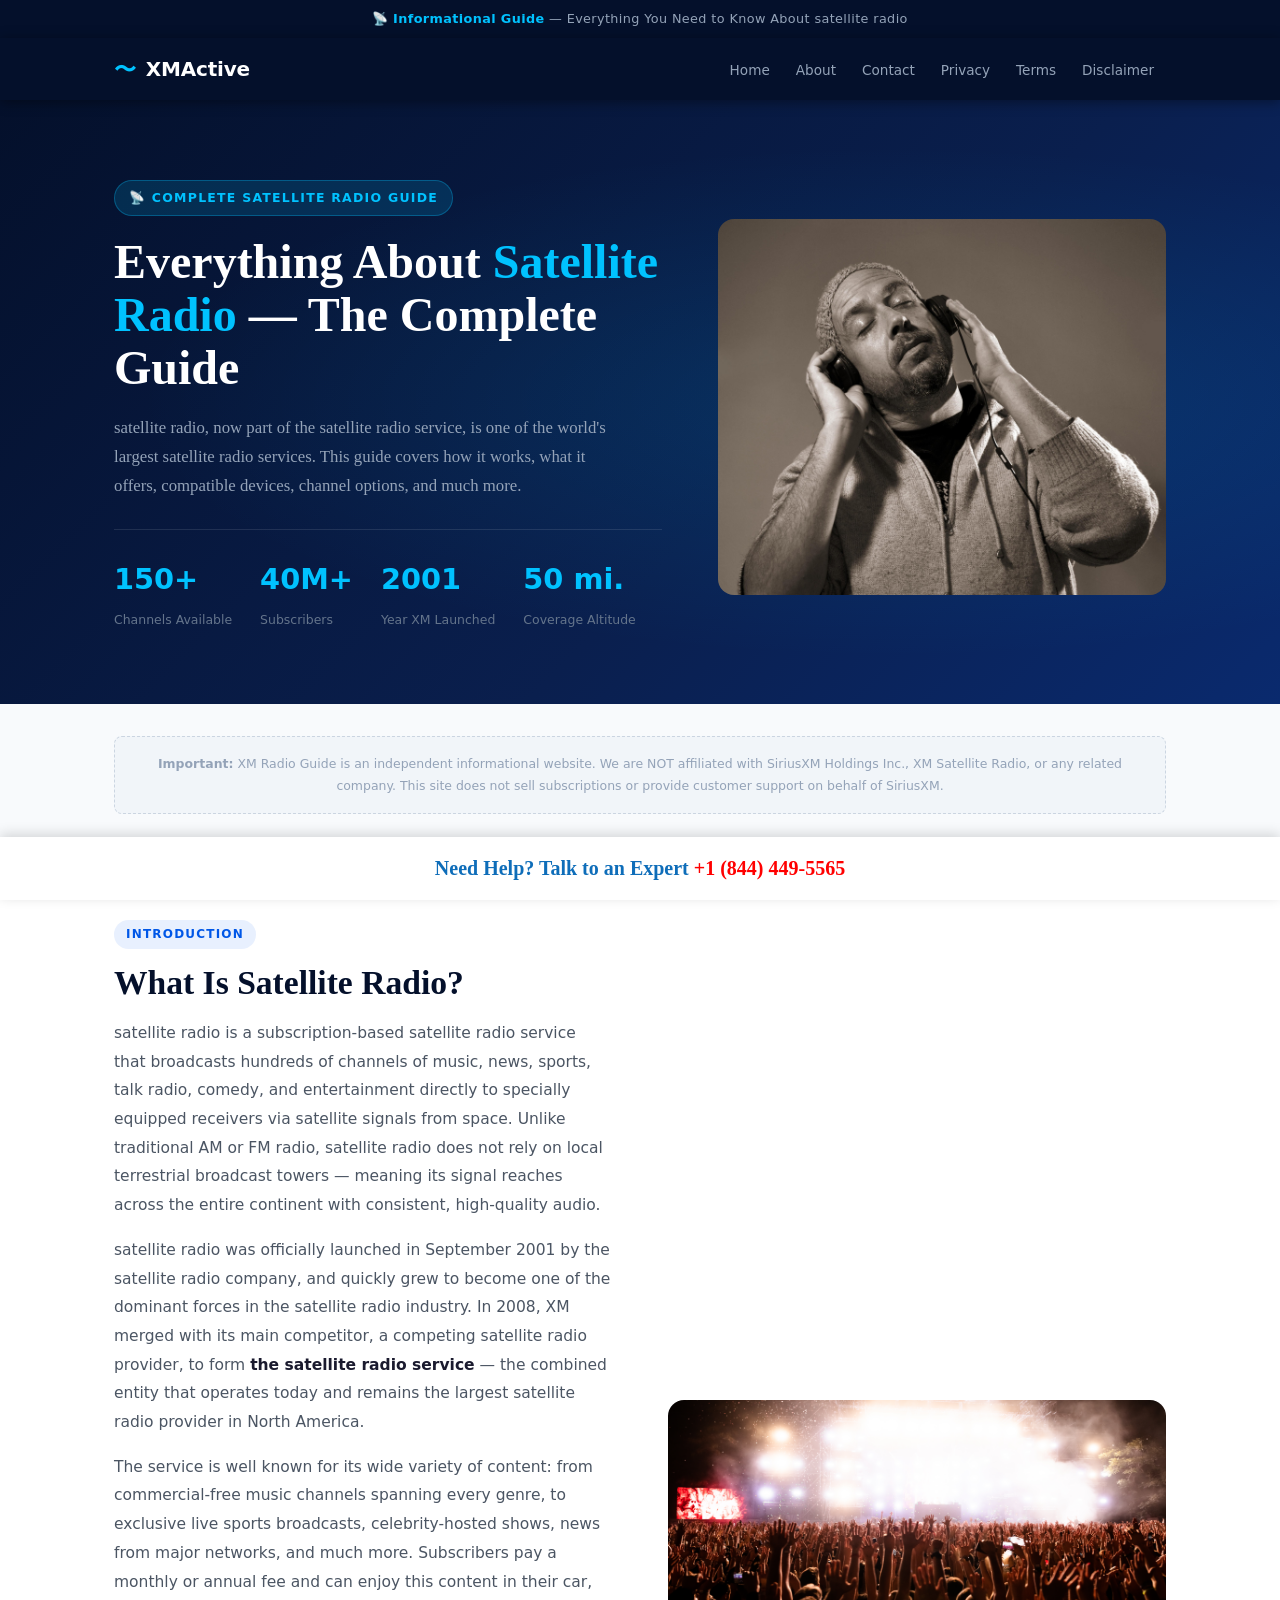
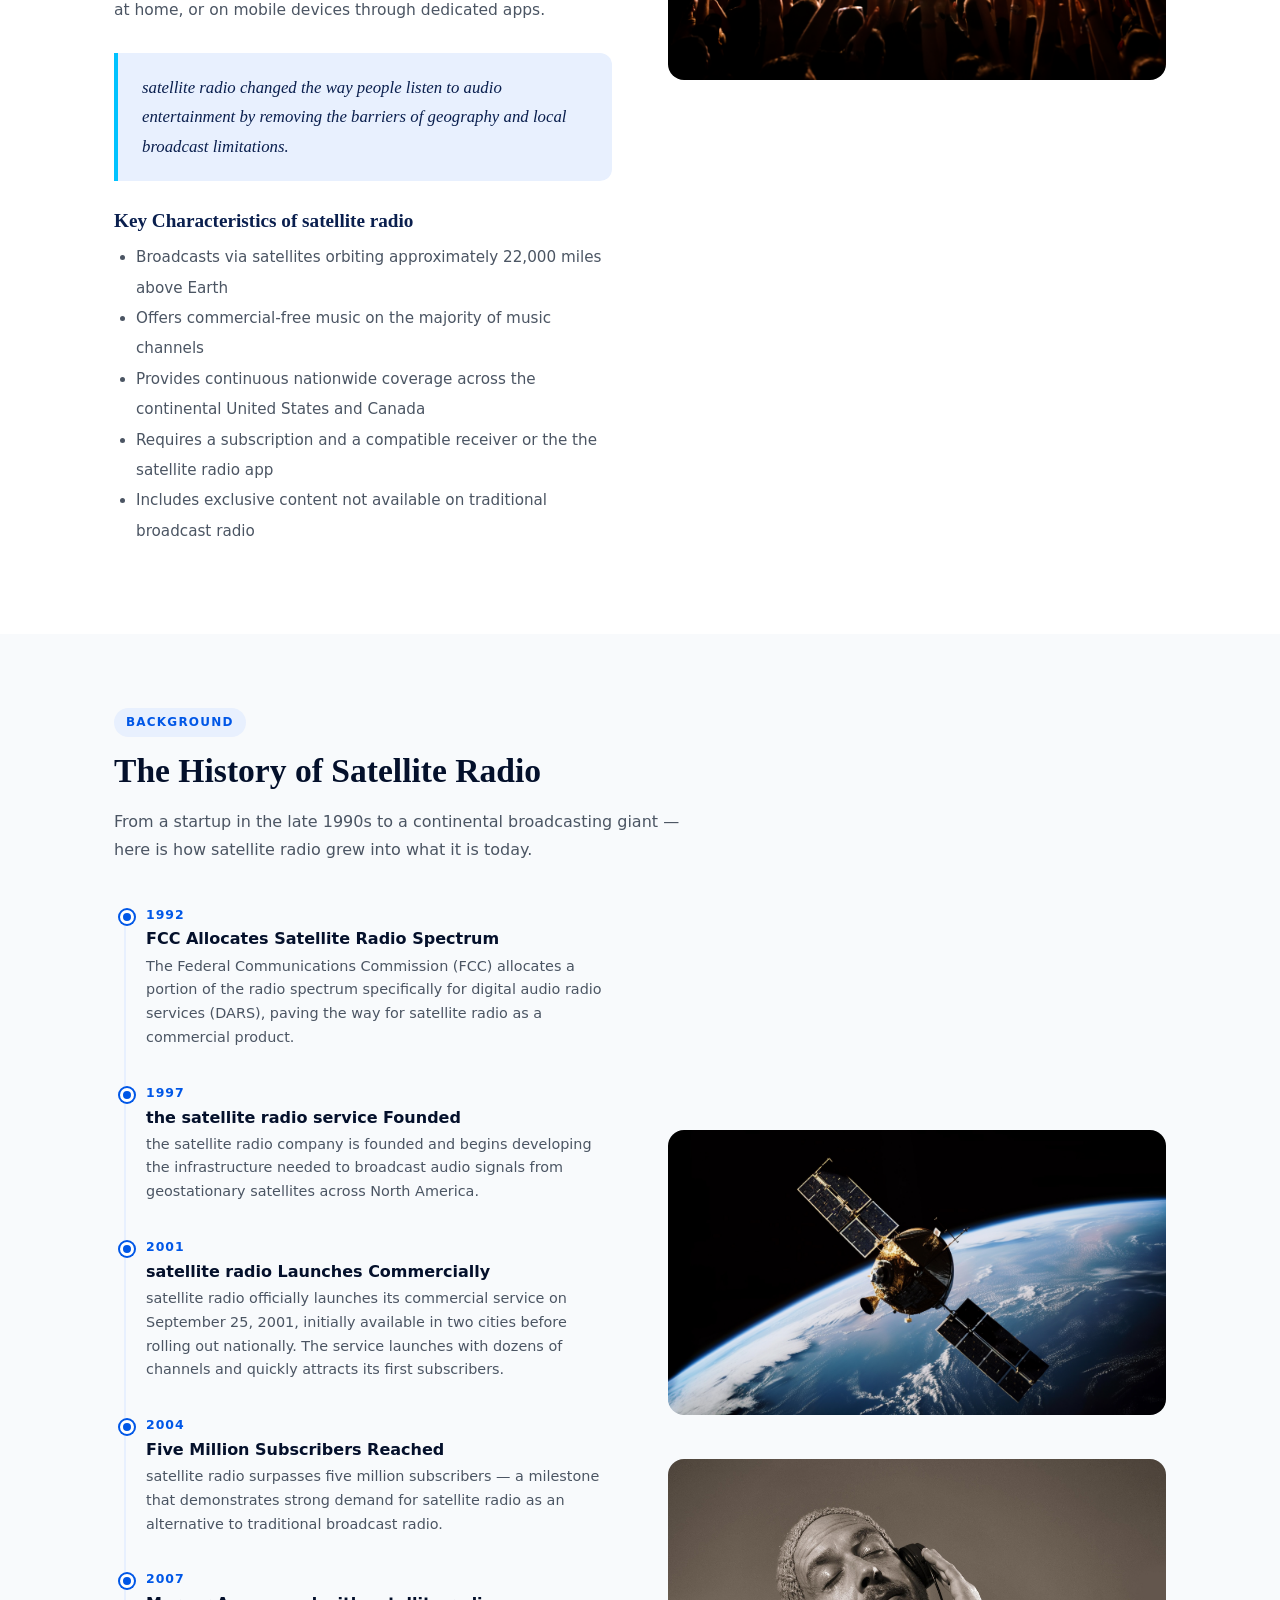
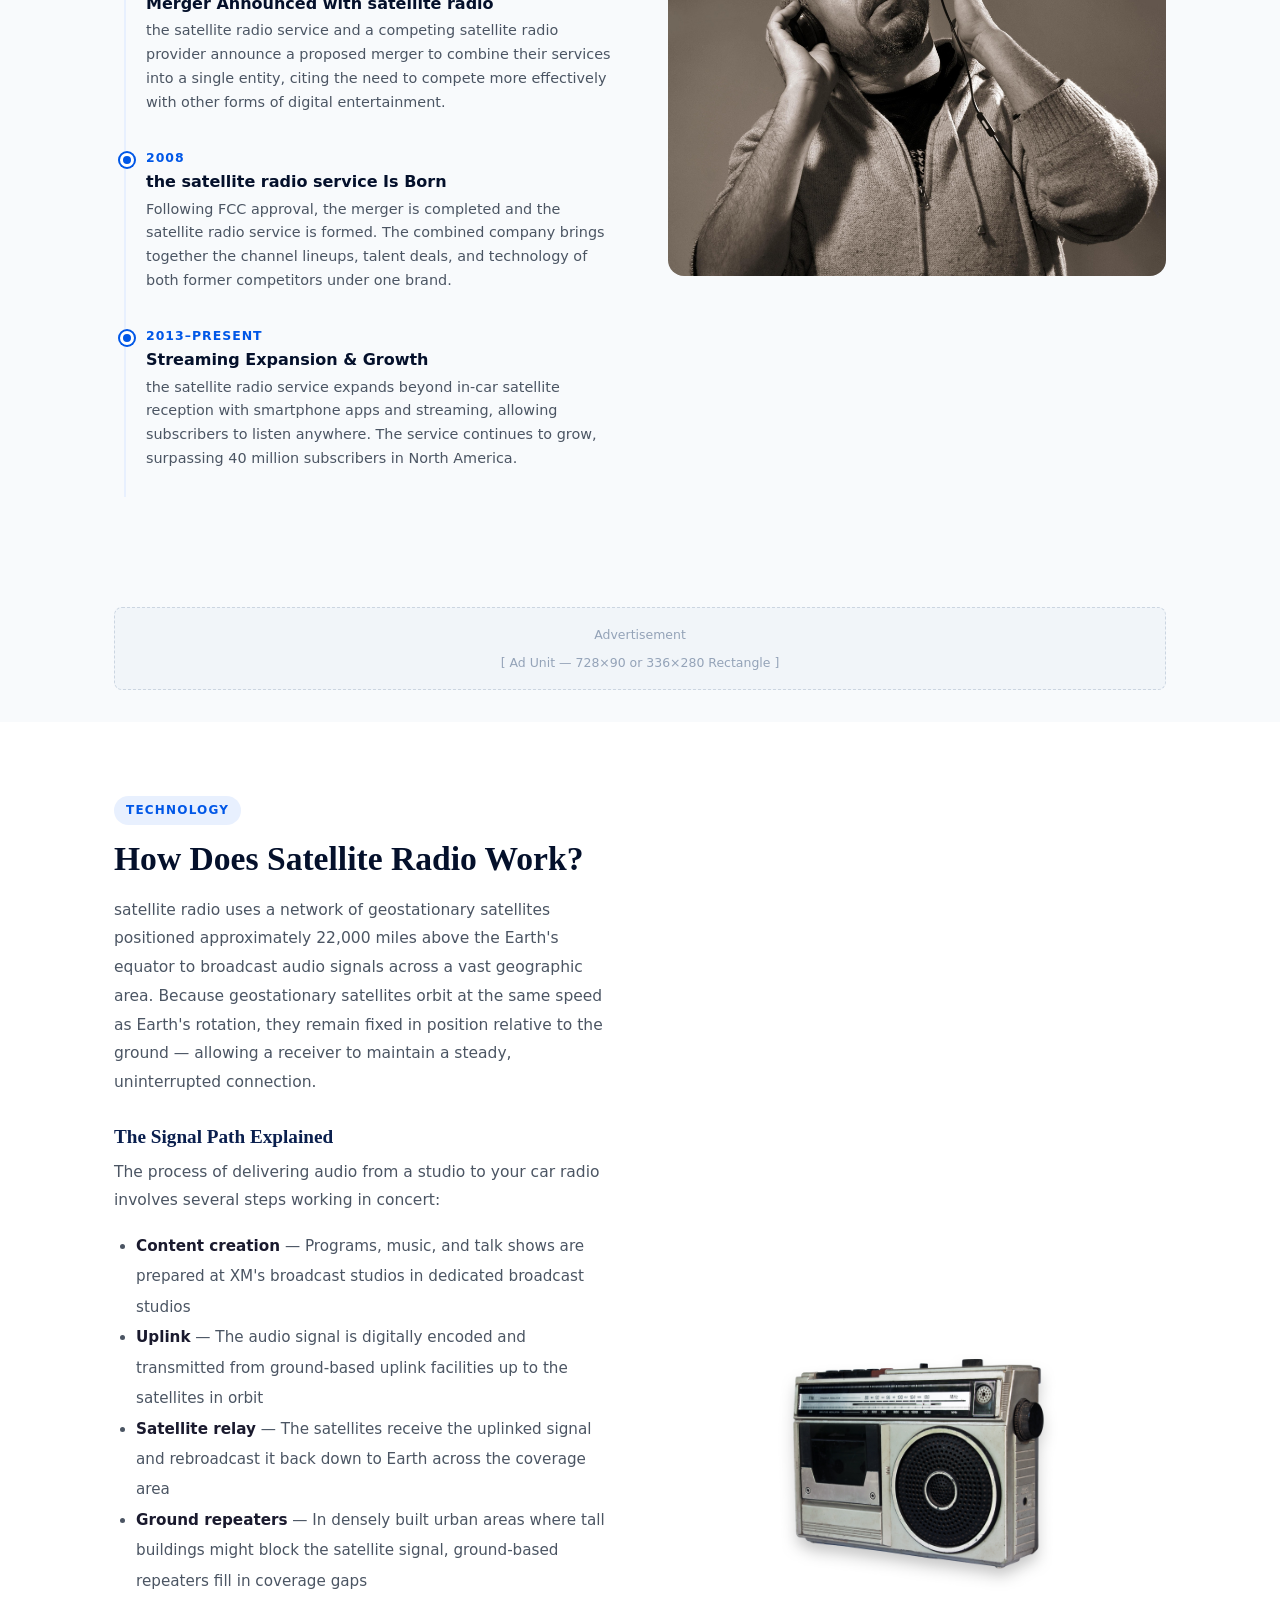
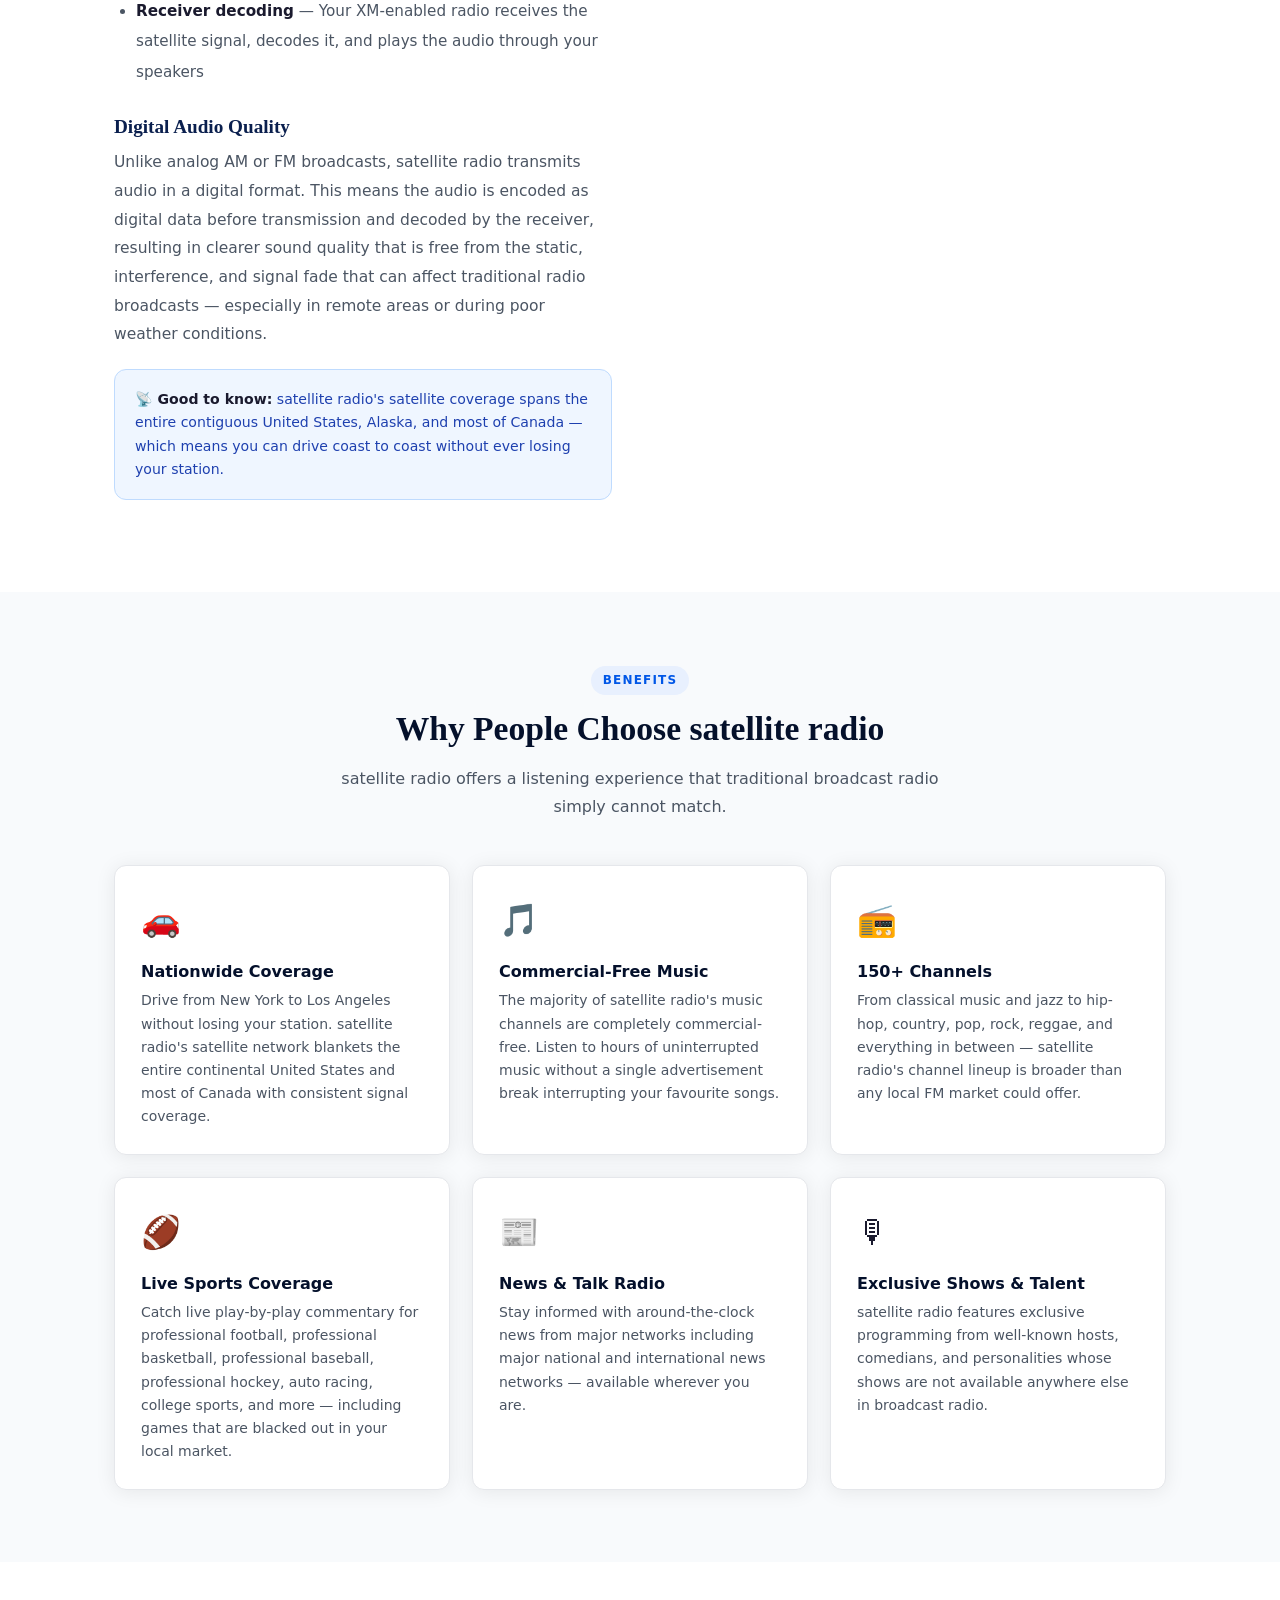
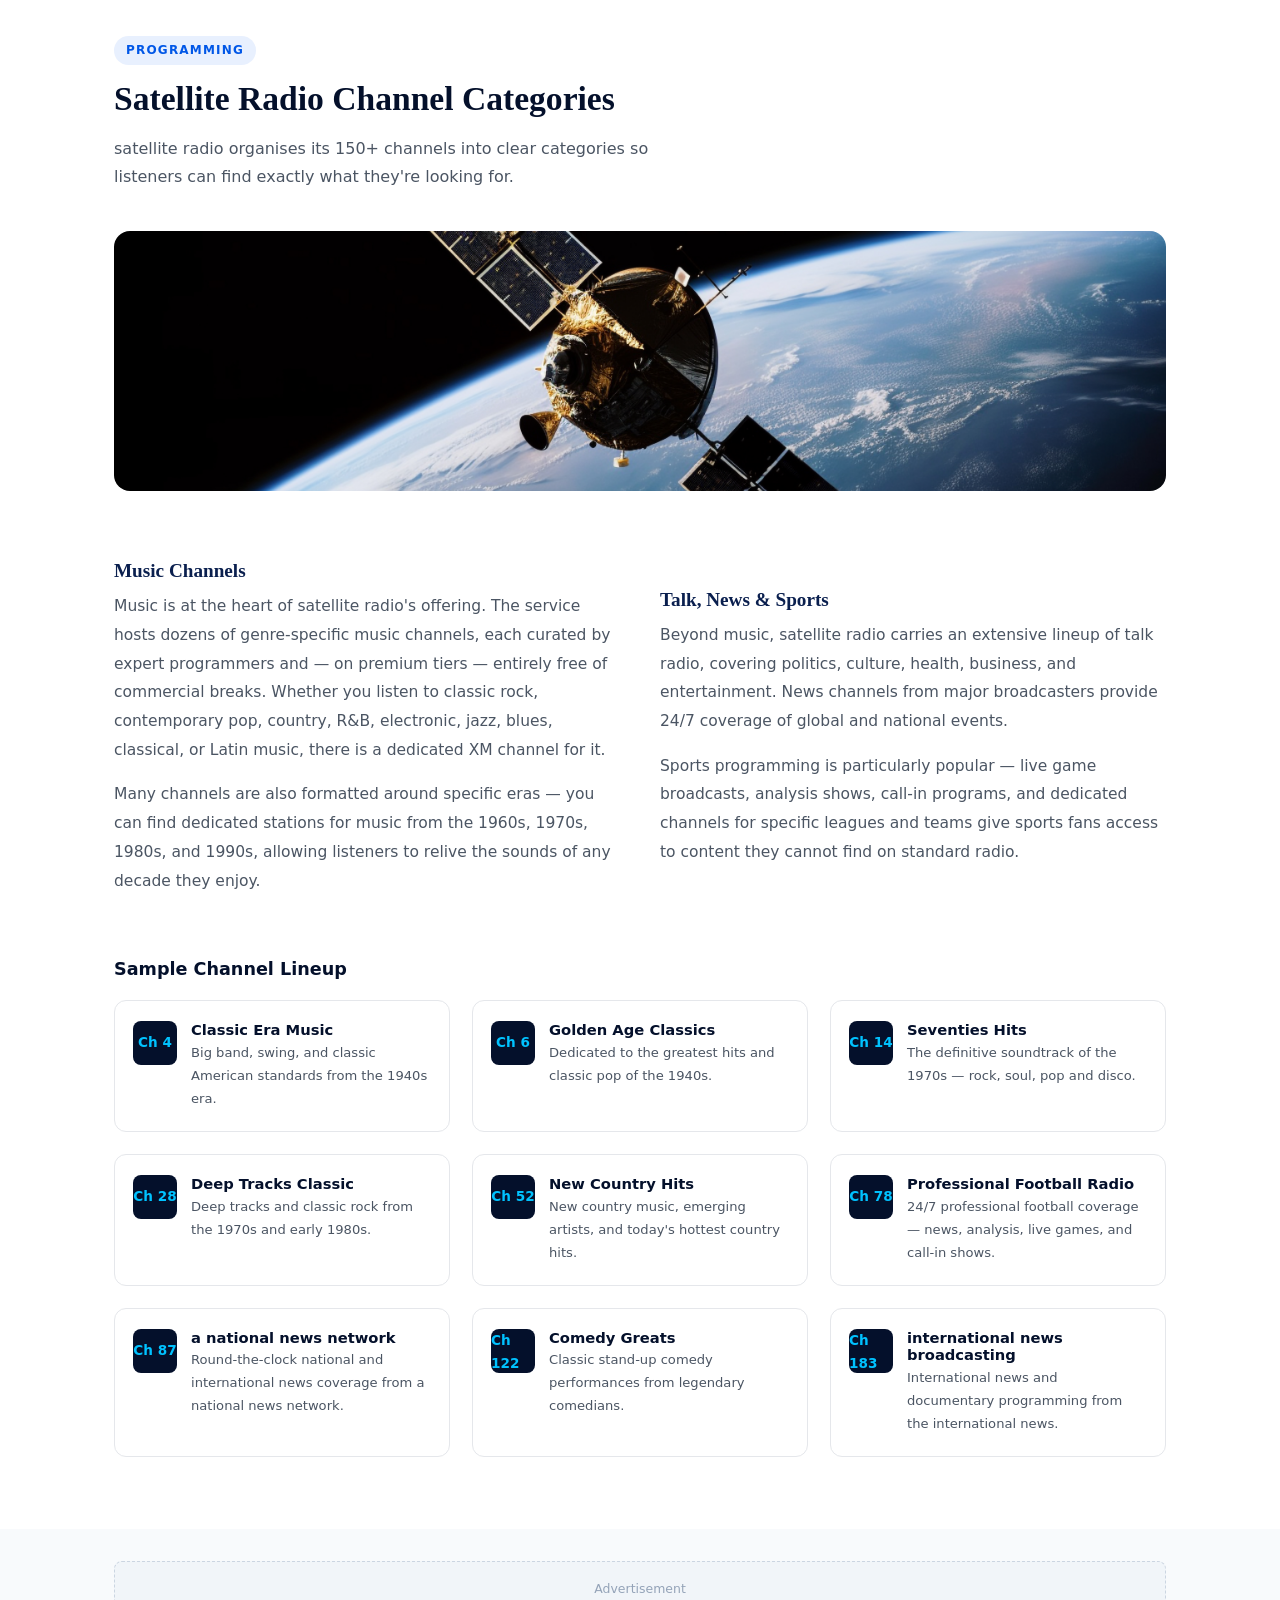
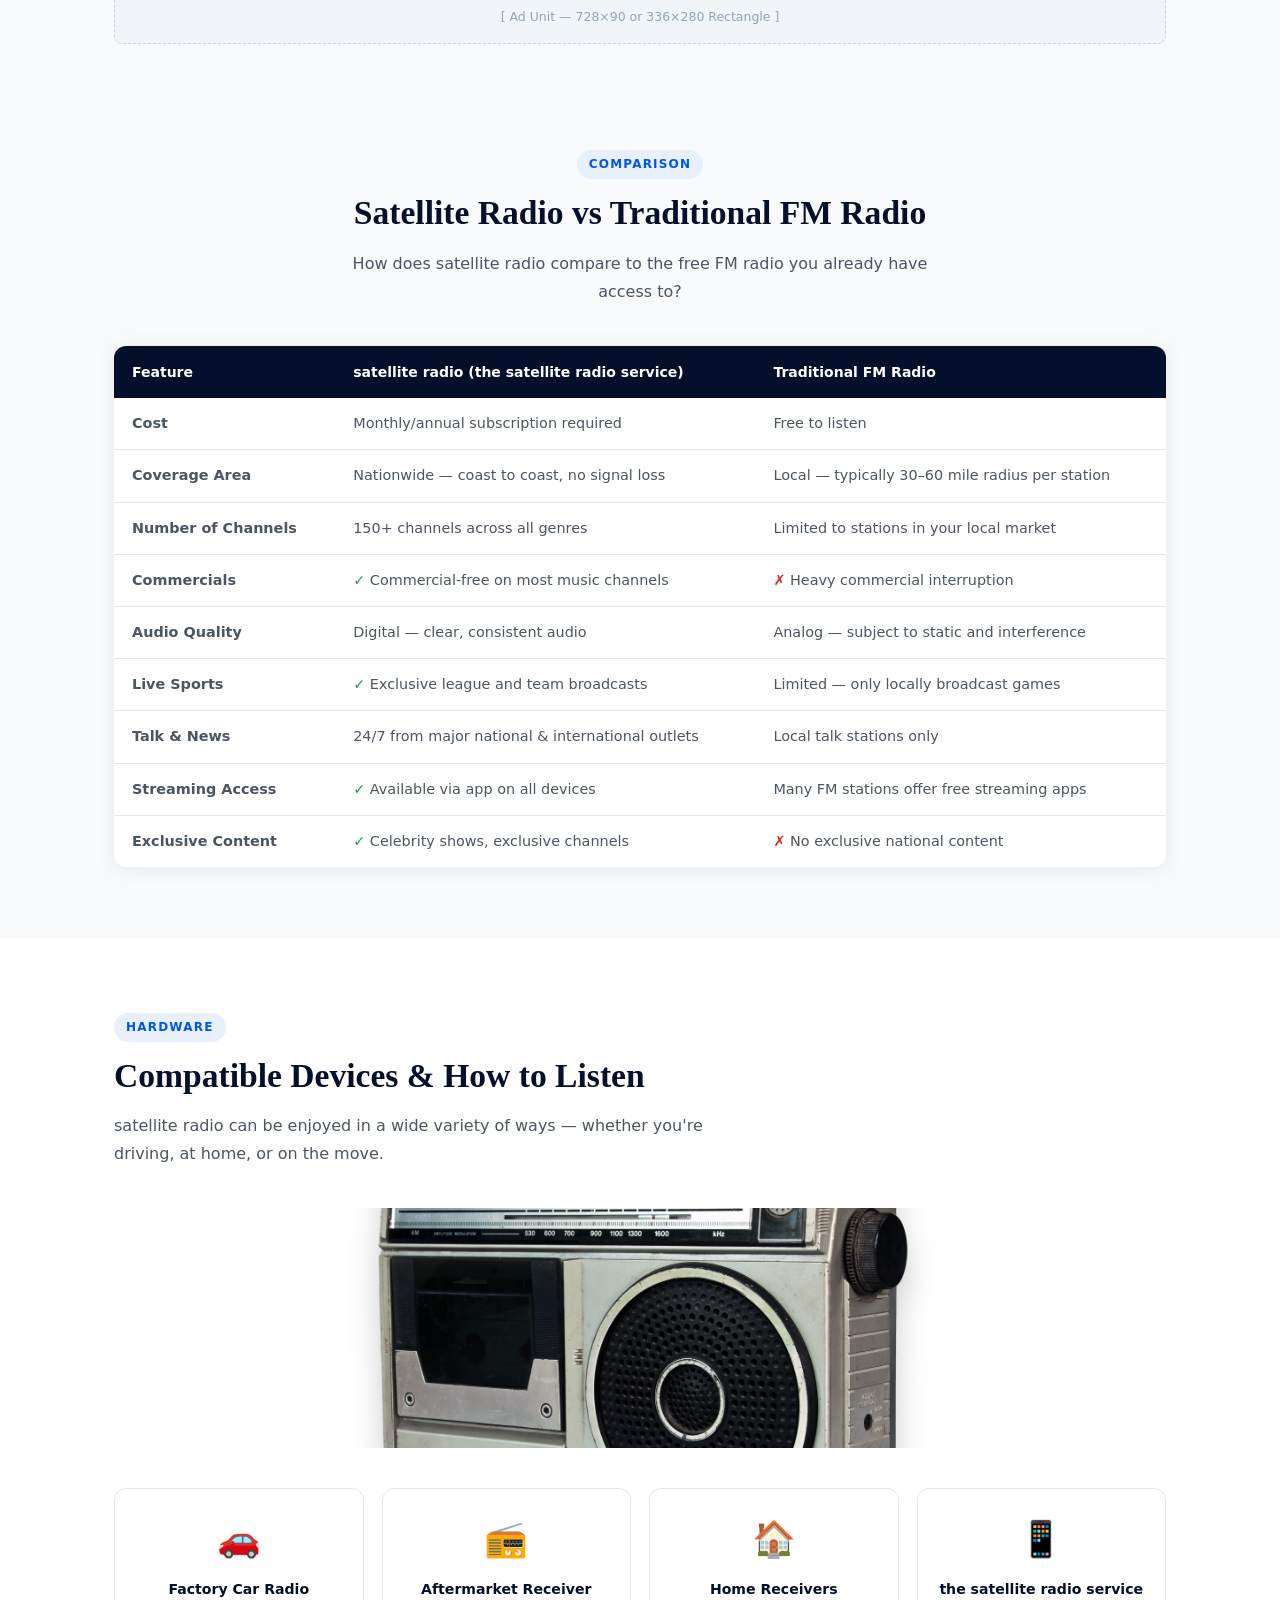
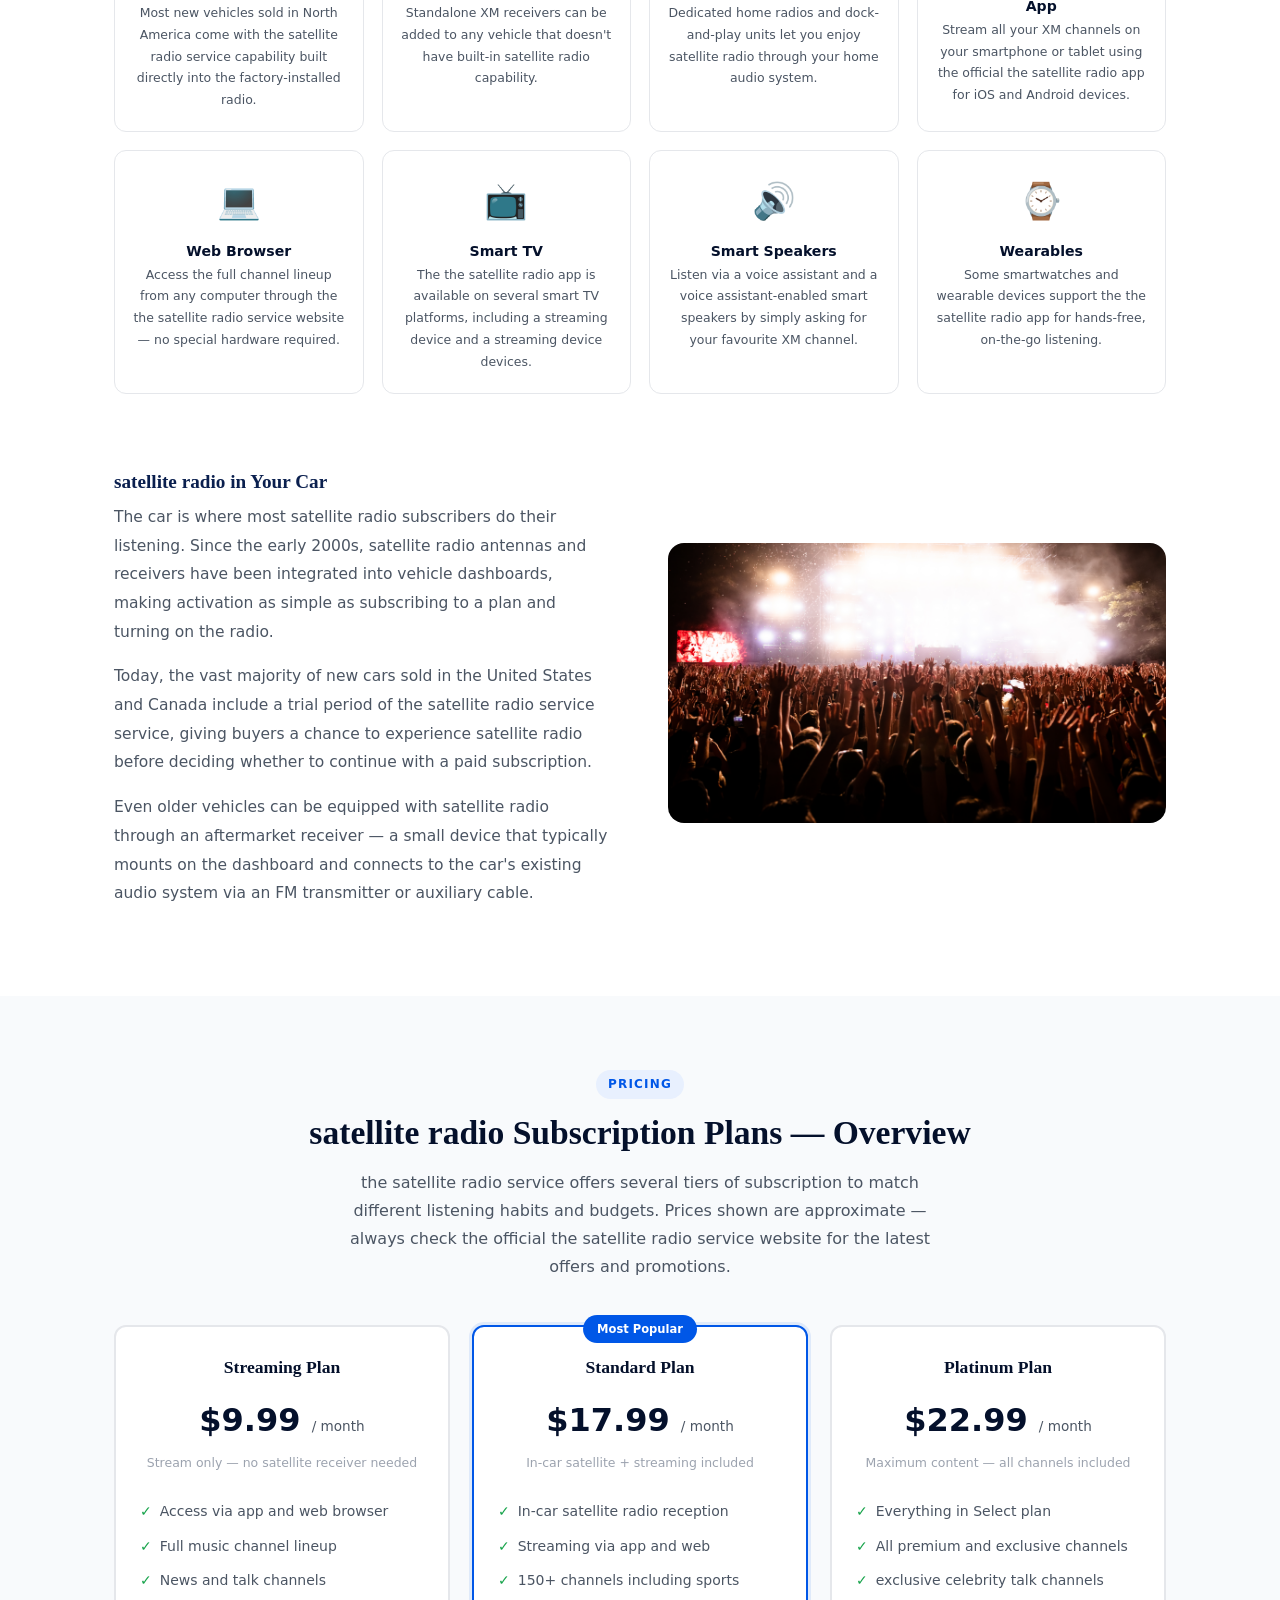
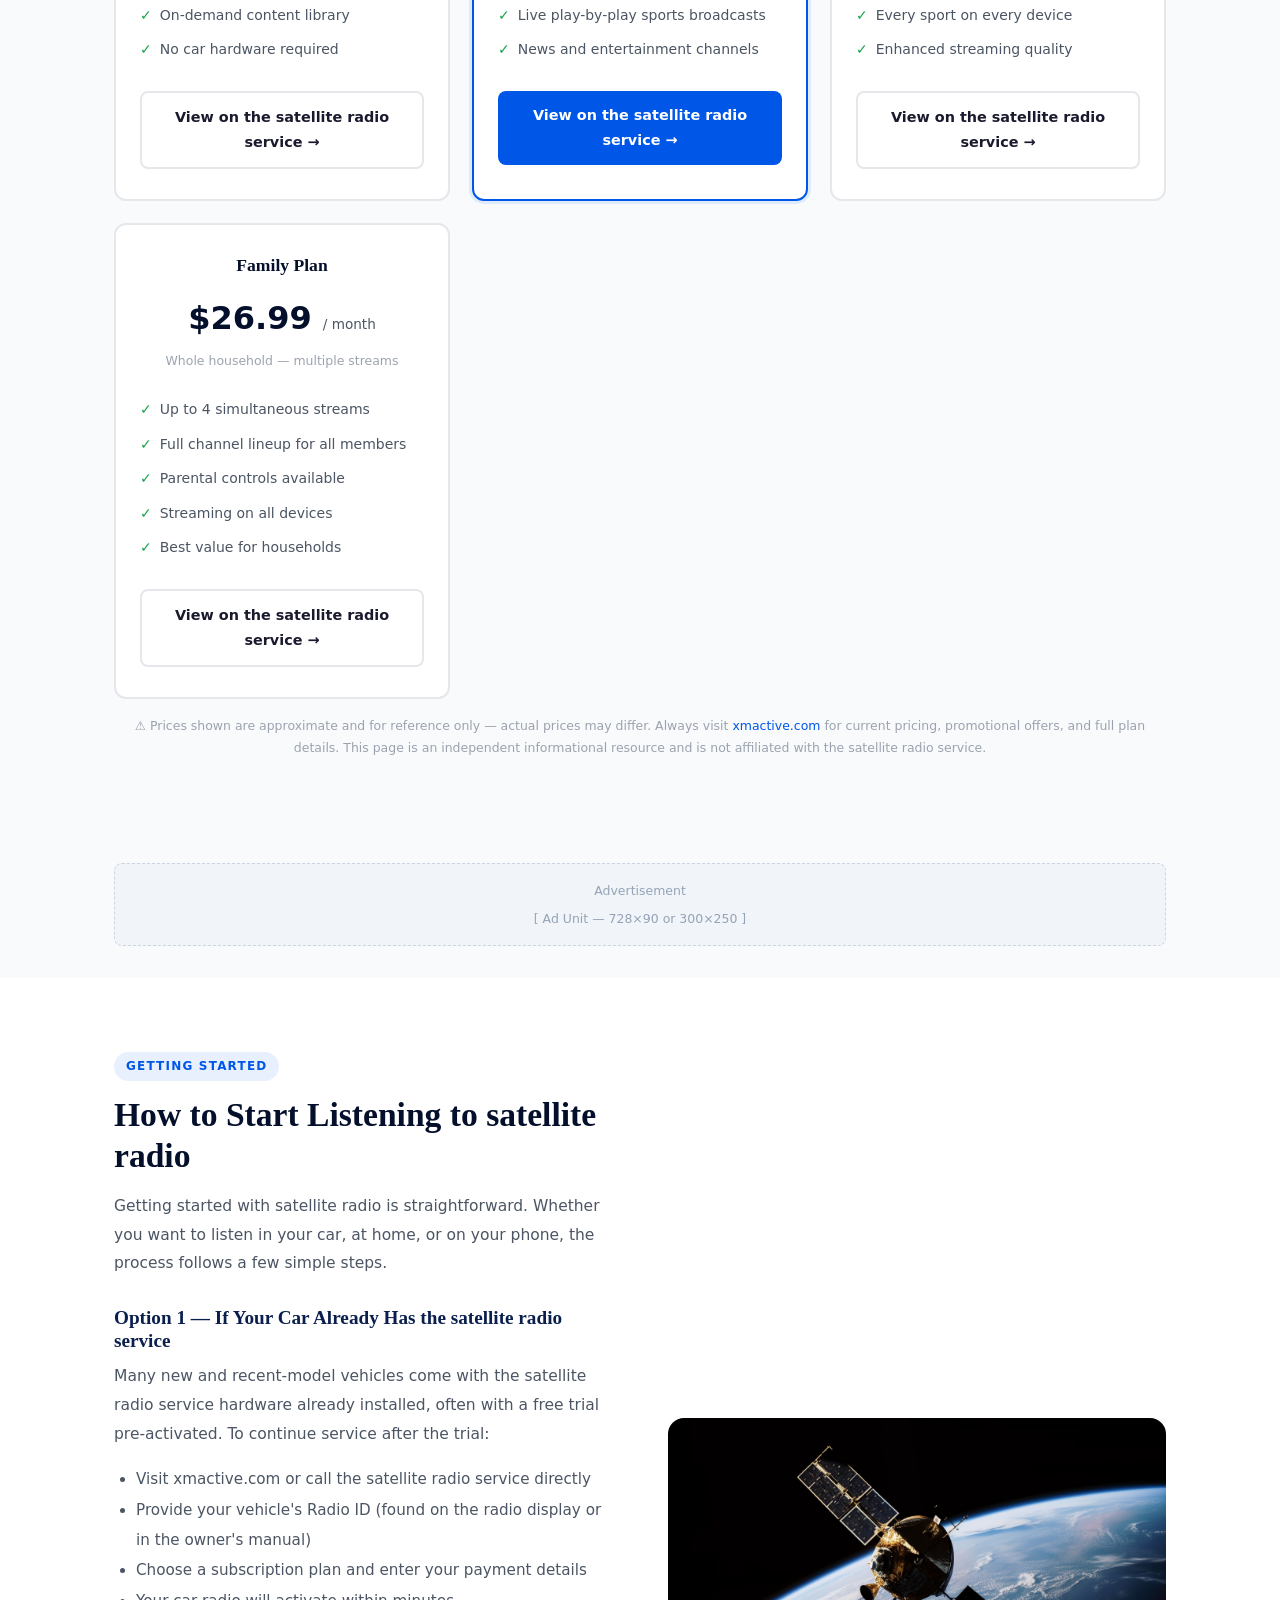
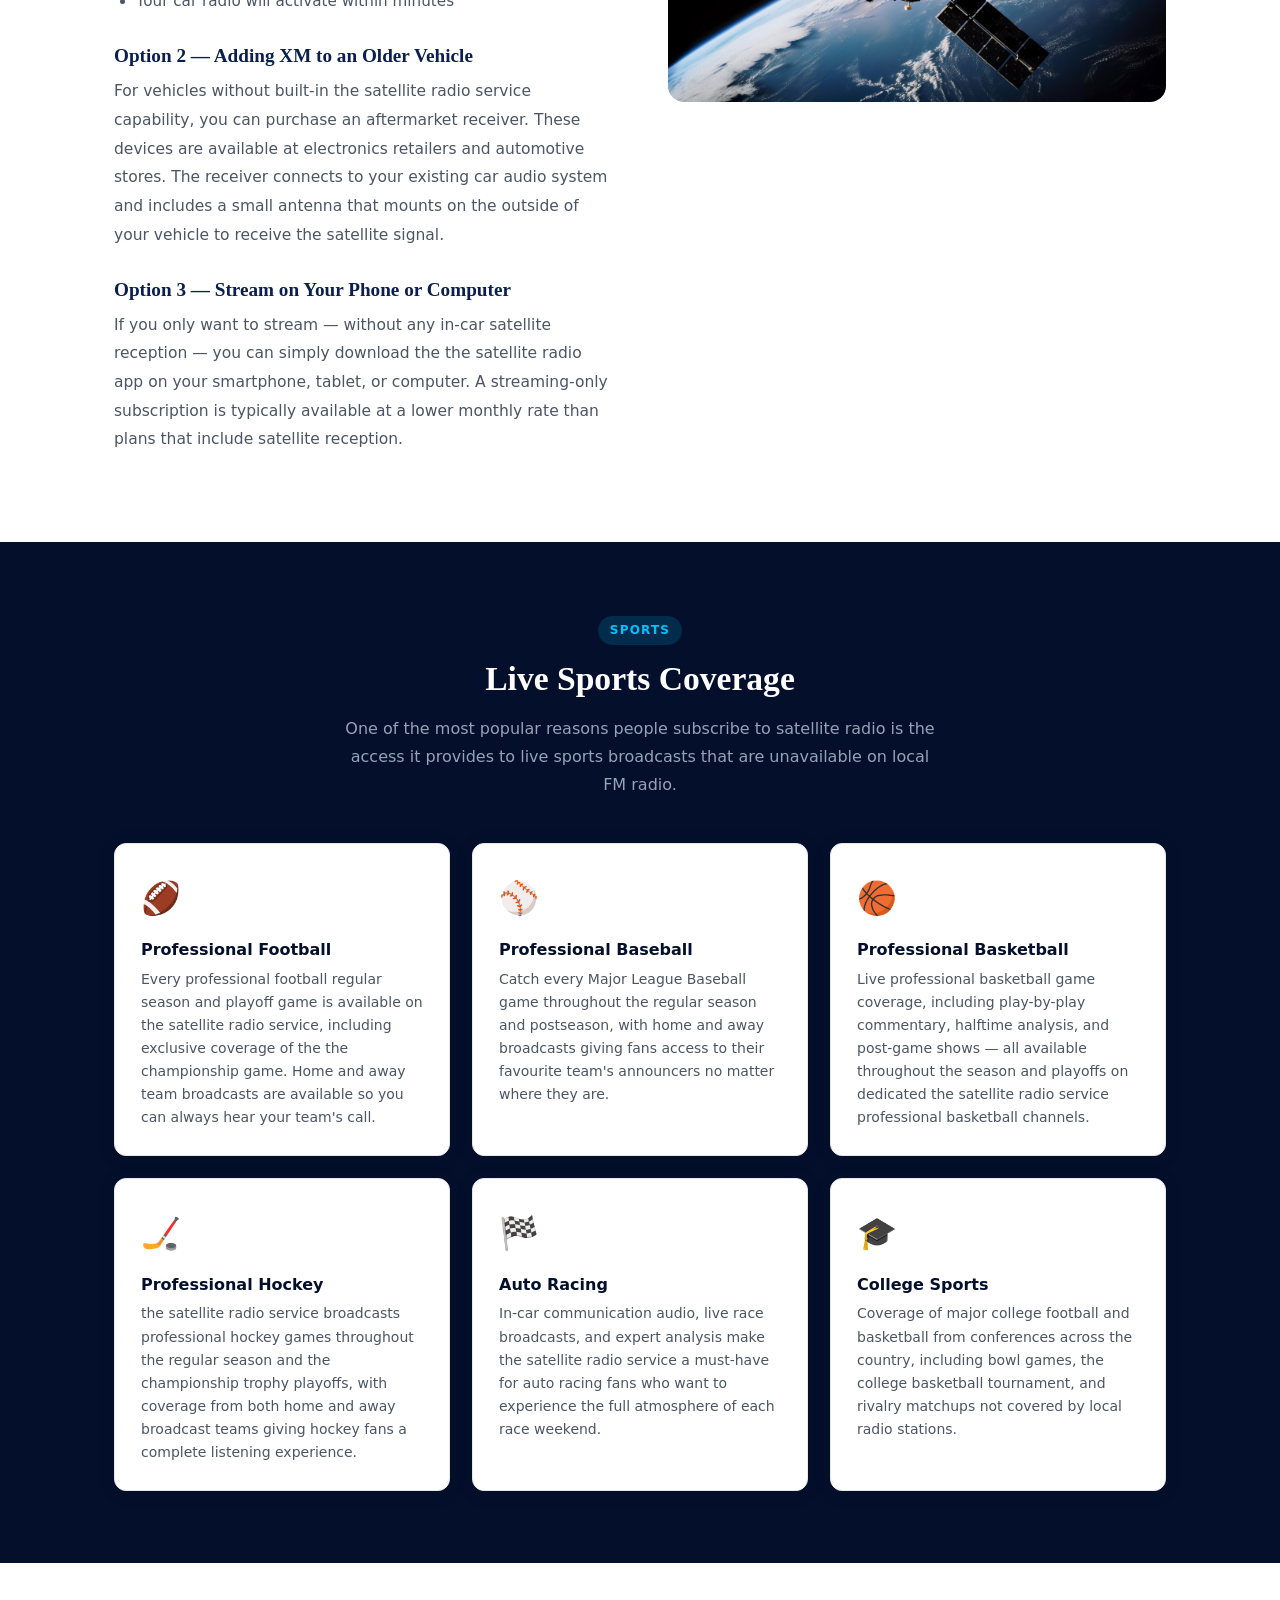
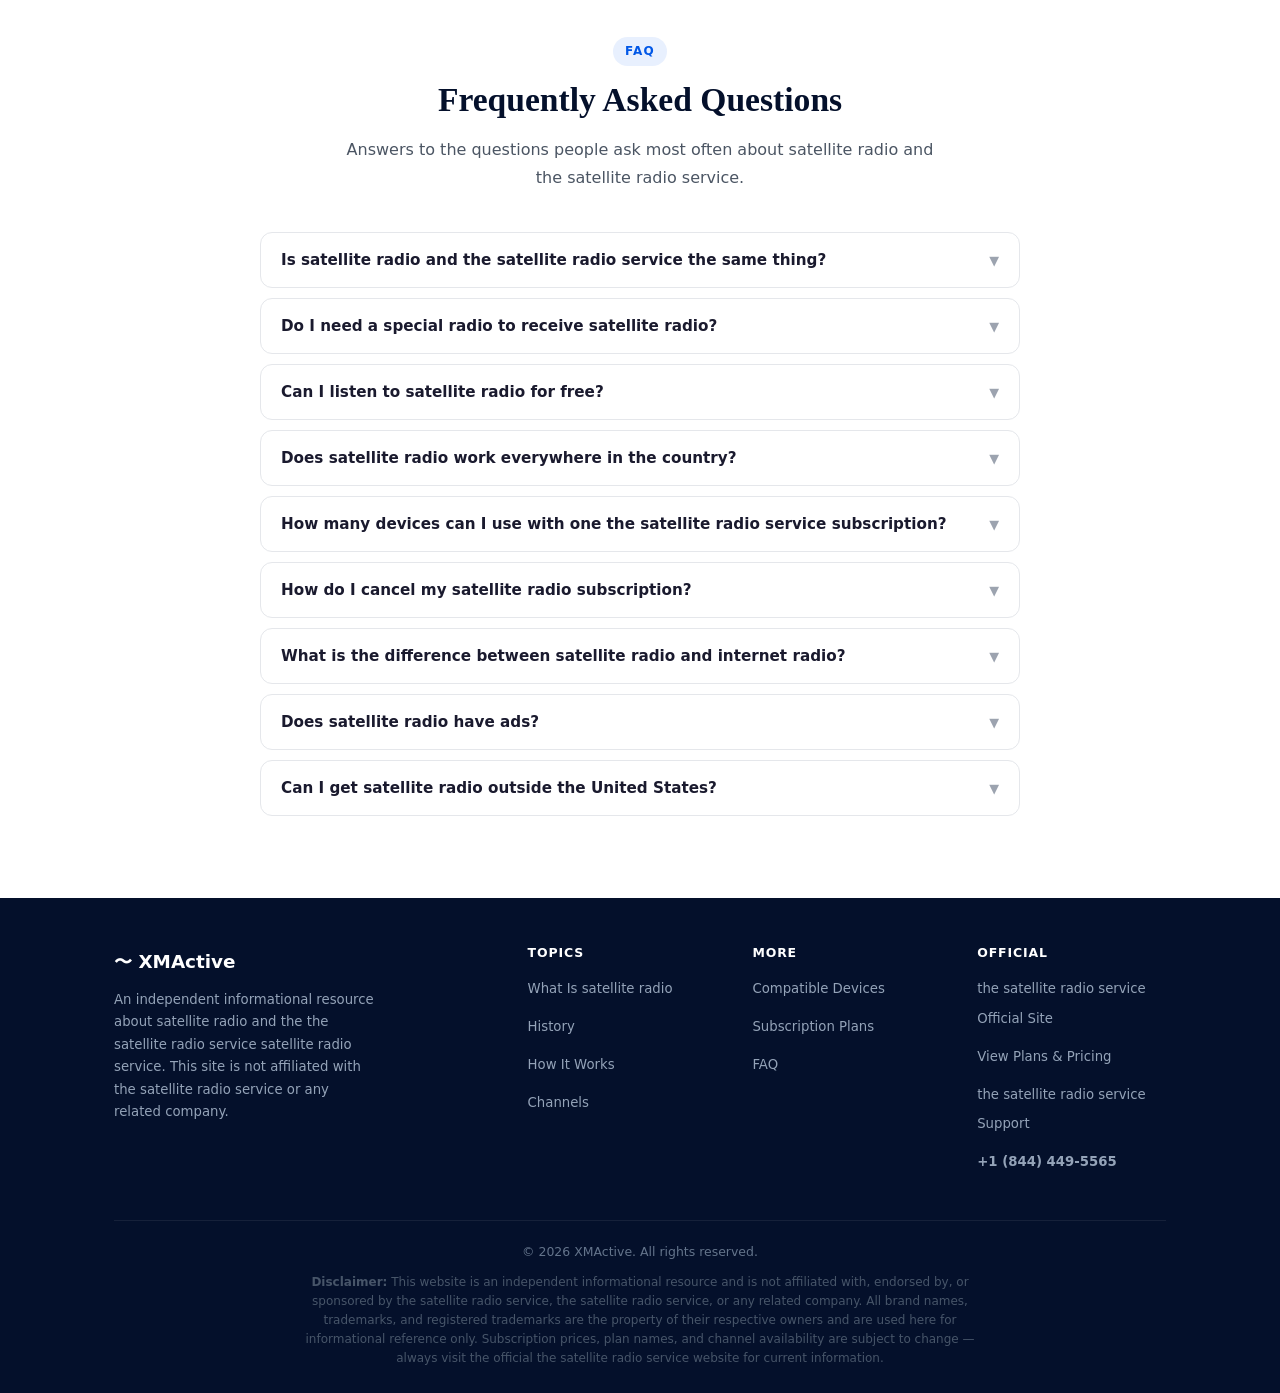
==== commit 29f9debc: "index.html" ====
--- a/index.html
+++ b/index.html
@@ -1108,20 +1108,12 @@
   </div>
 </section>
 
-<!-- AD SLOT BOTTOM -->
-<div class="container">
-  <div class="ad-slot">
-    <p>Advertisement</p>
-    [ Ad Unit — 728×90 Footer Banner ]
-  </div>
-</div>
-
-<!--<div class="callbar">
-  <a href="tel:+18444495565">
+<div class="callbar">
+  <a href="tel:+18556185446">
     <span class="t1">Need Help? Talk to an Expert</span>
     <span class="t2" style="color:#ff0000">+1 (844) 449-5565</span>
   </a>
-</div>-->
+</div>
 
 <!-- ══════════════════════════════════════════════════
      FOOTER
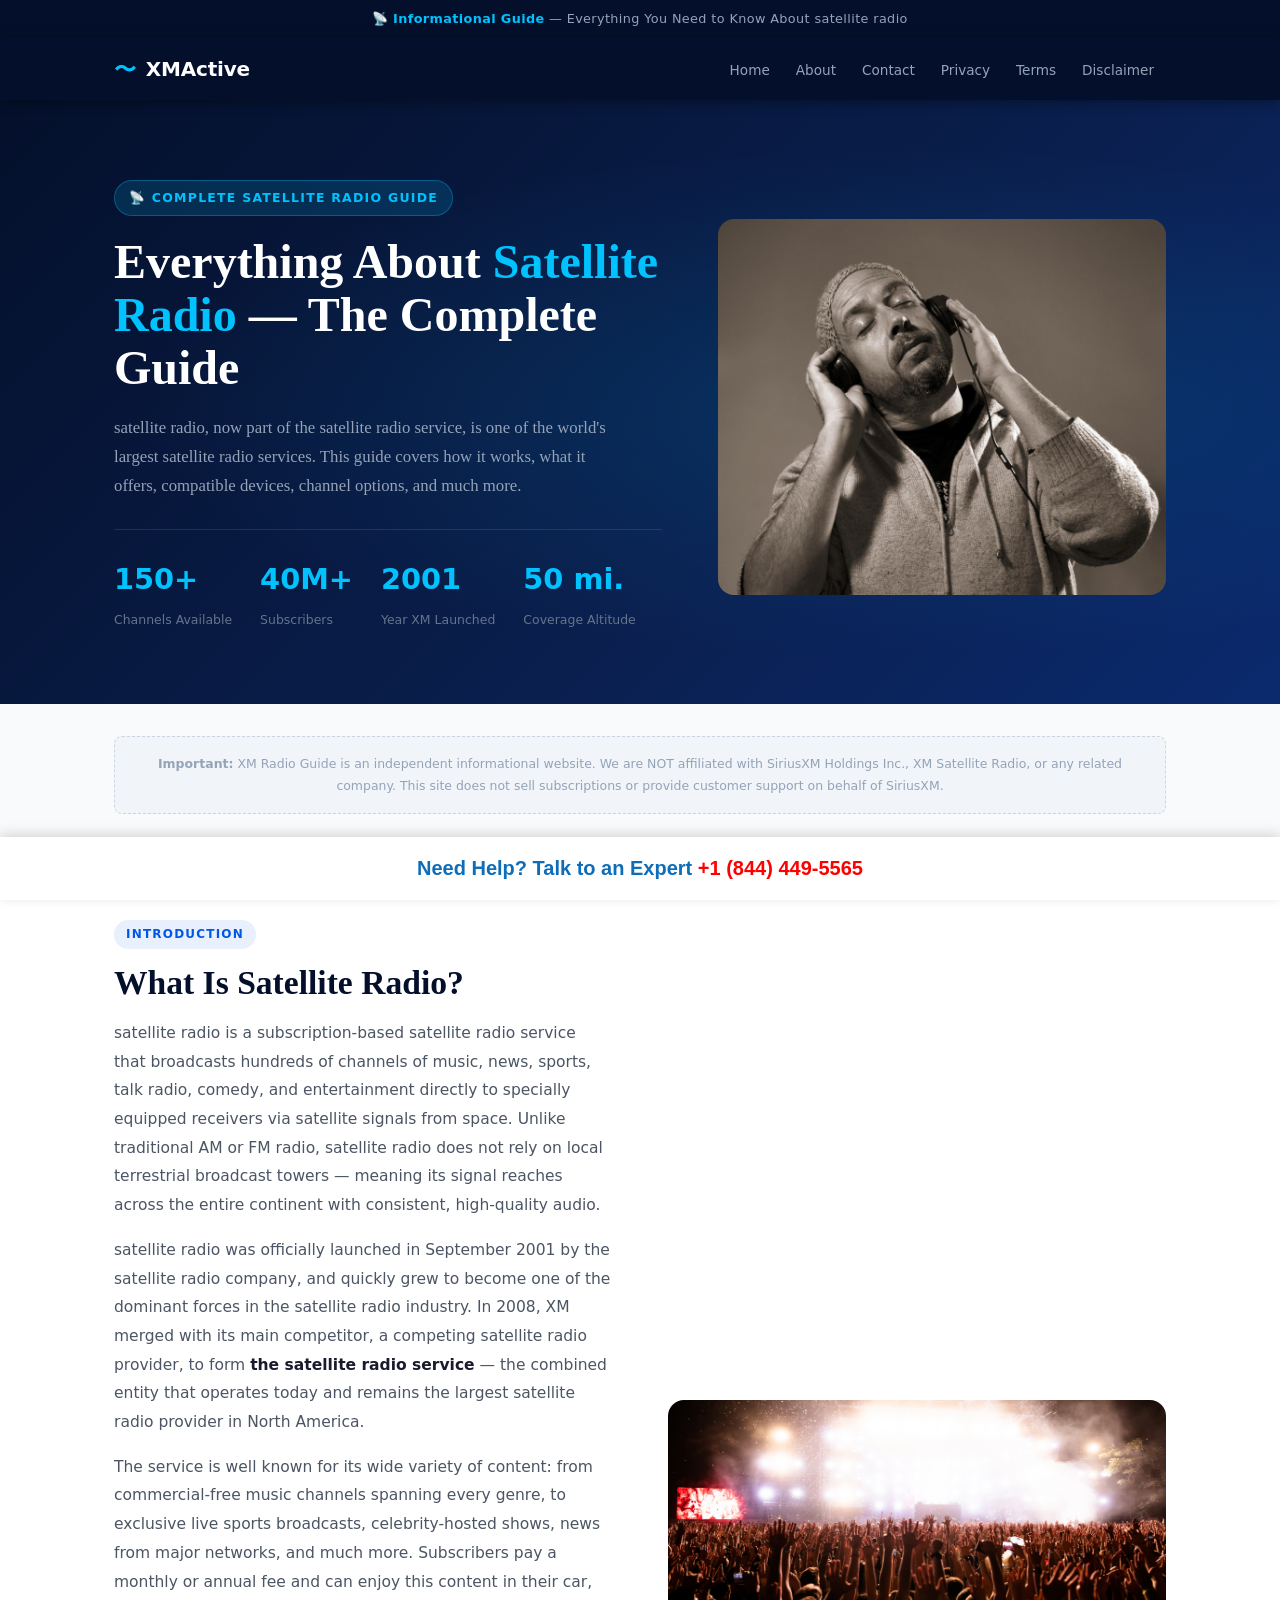
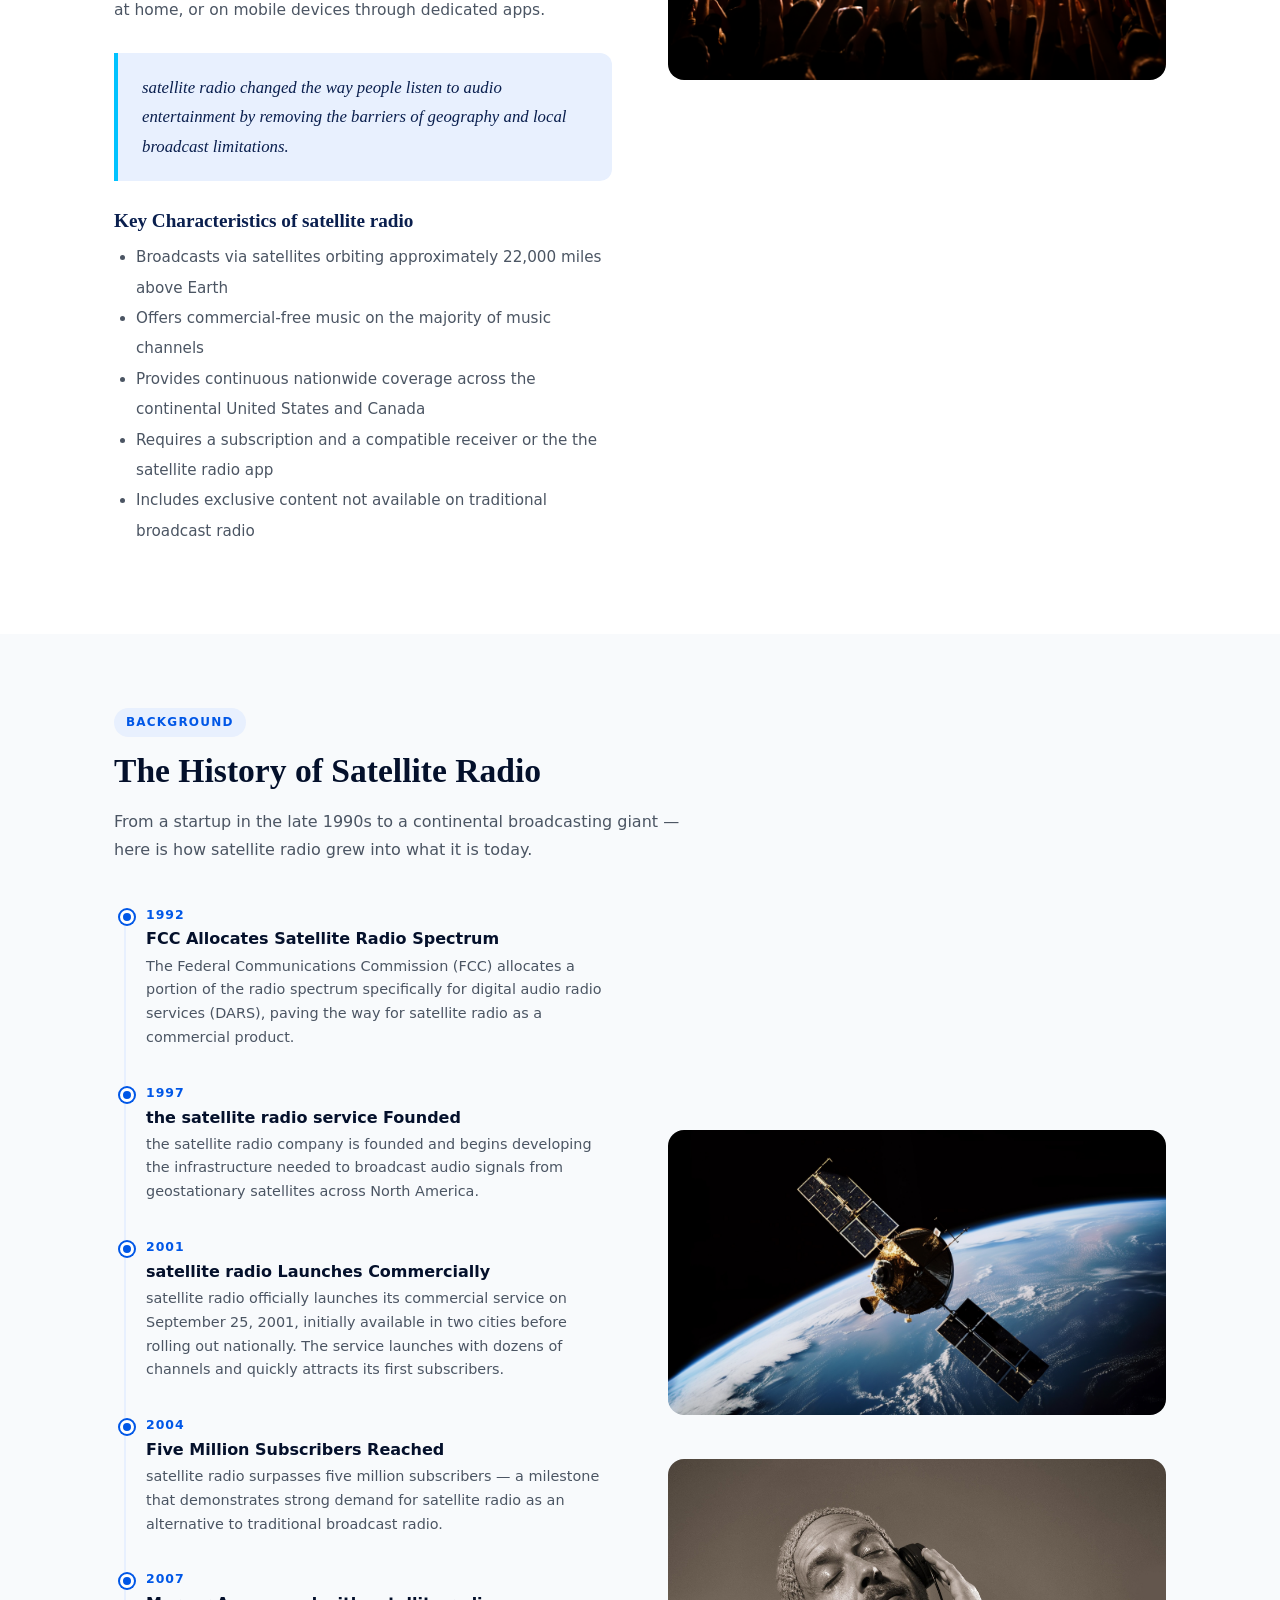
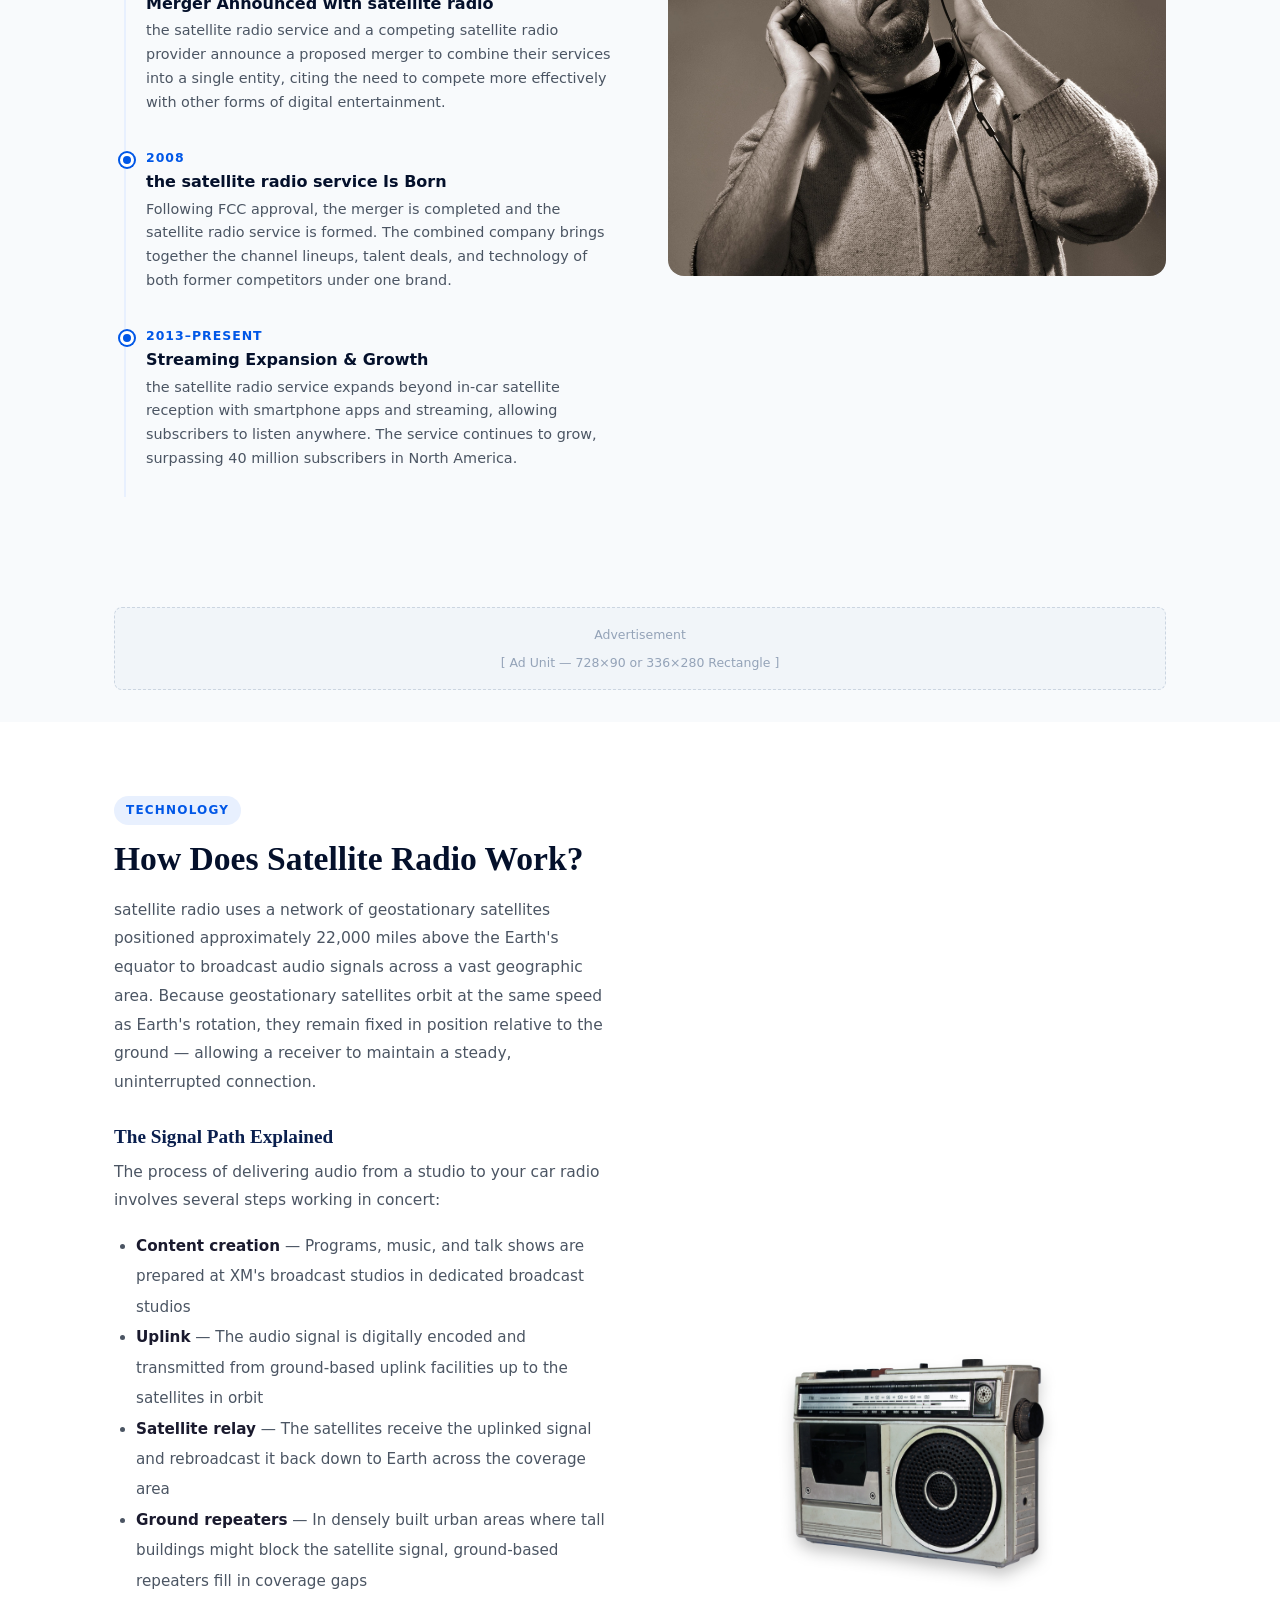
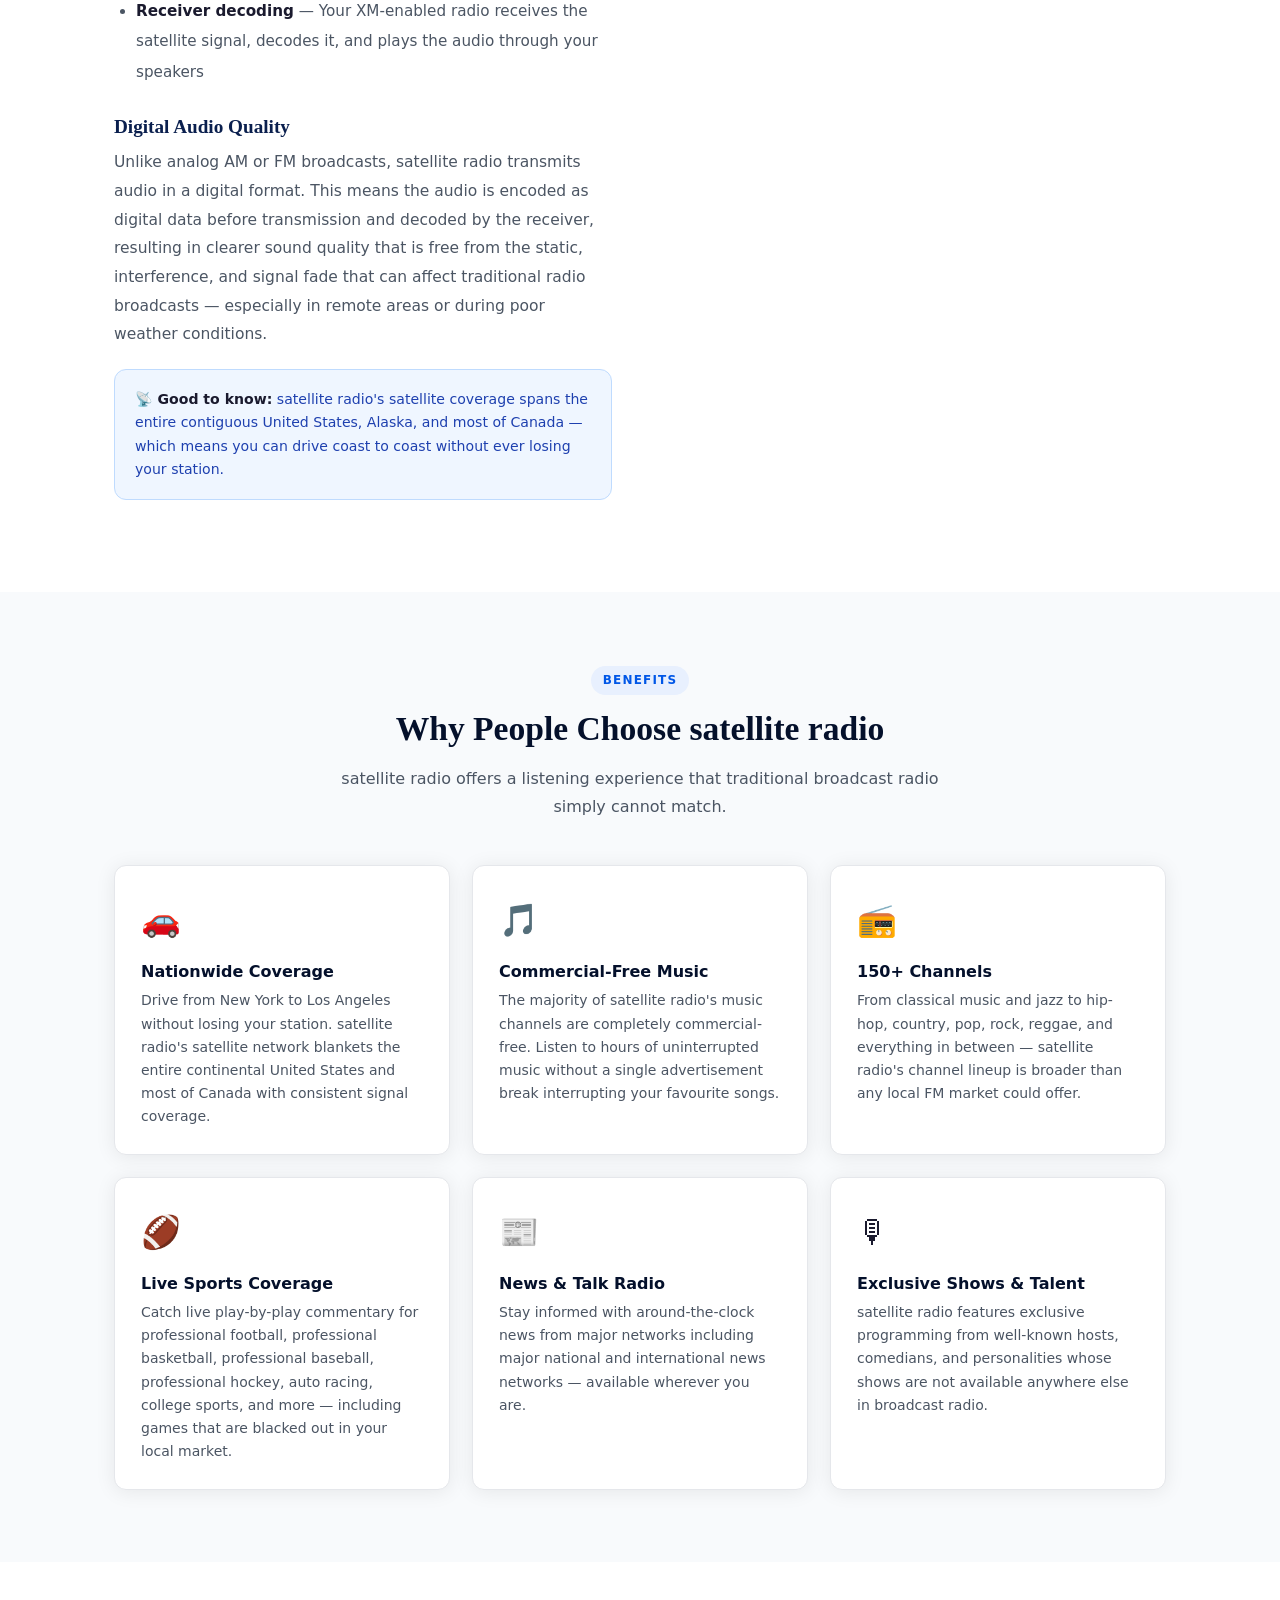
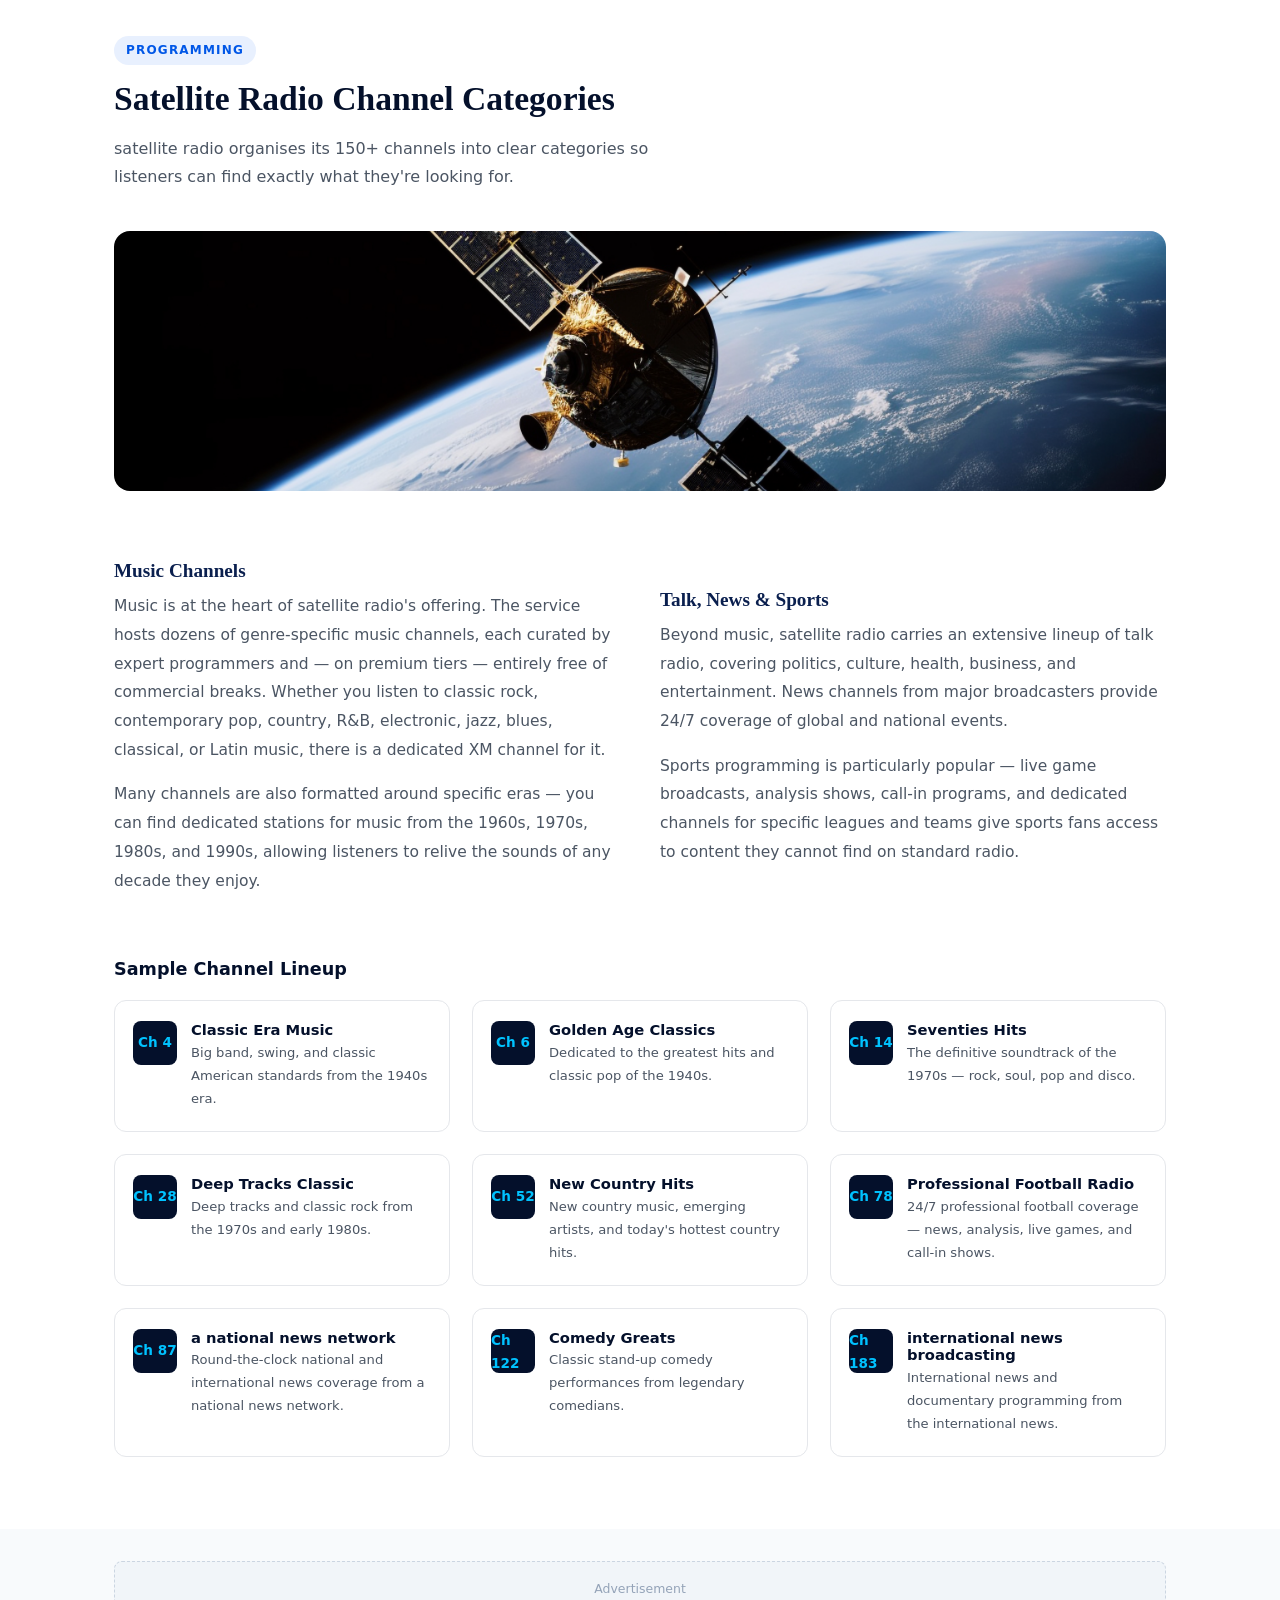
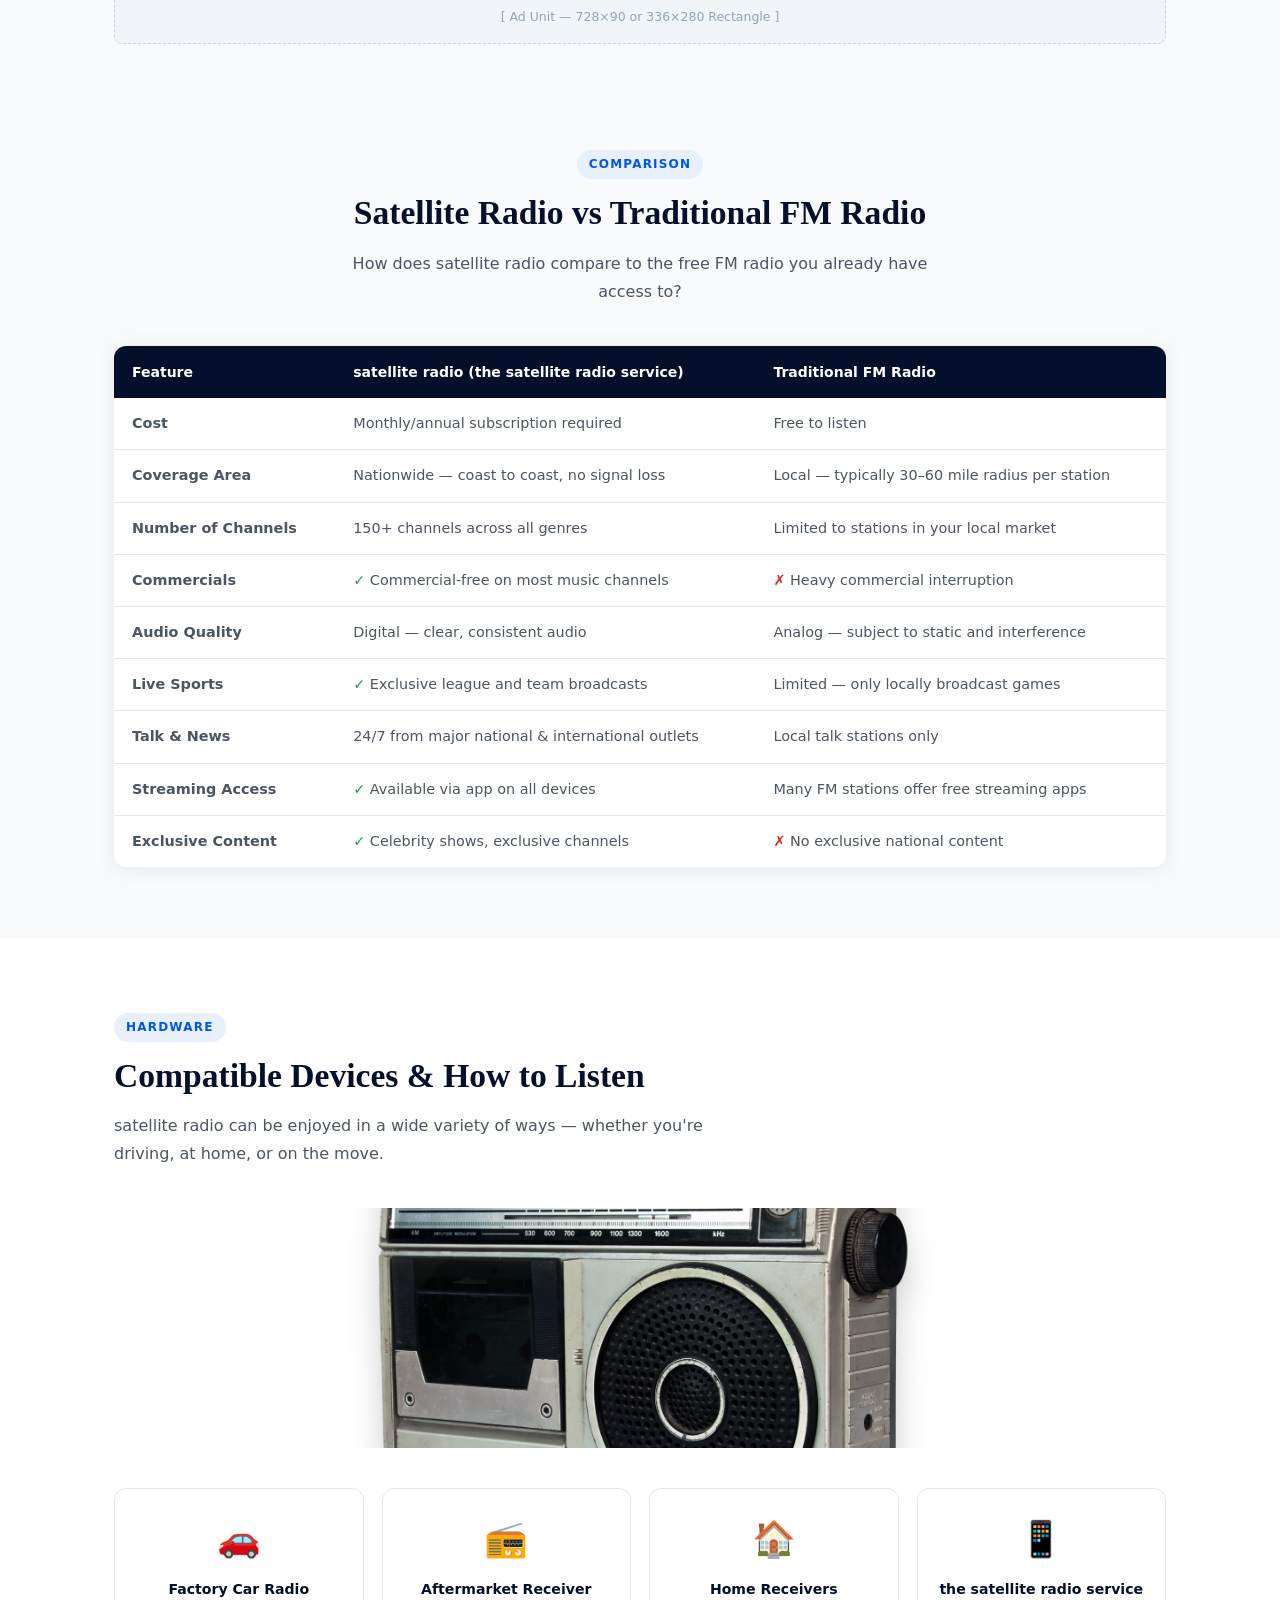
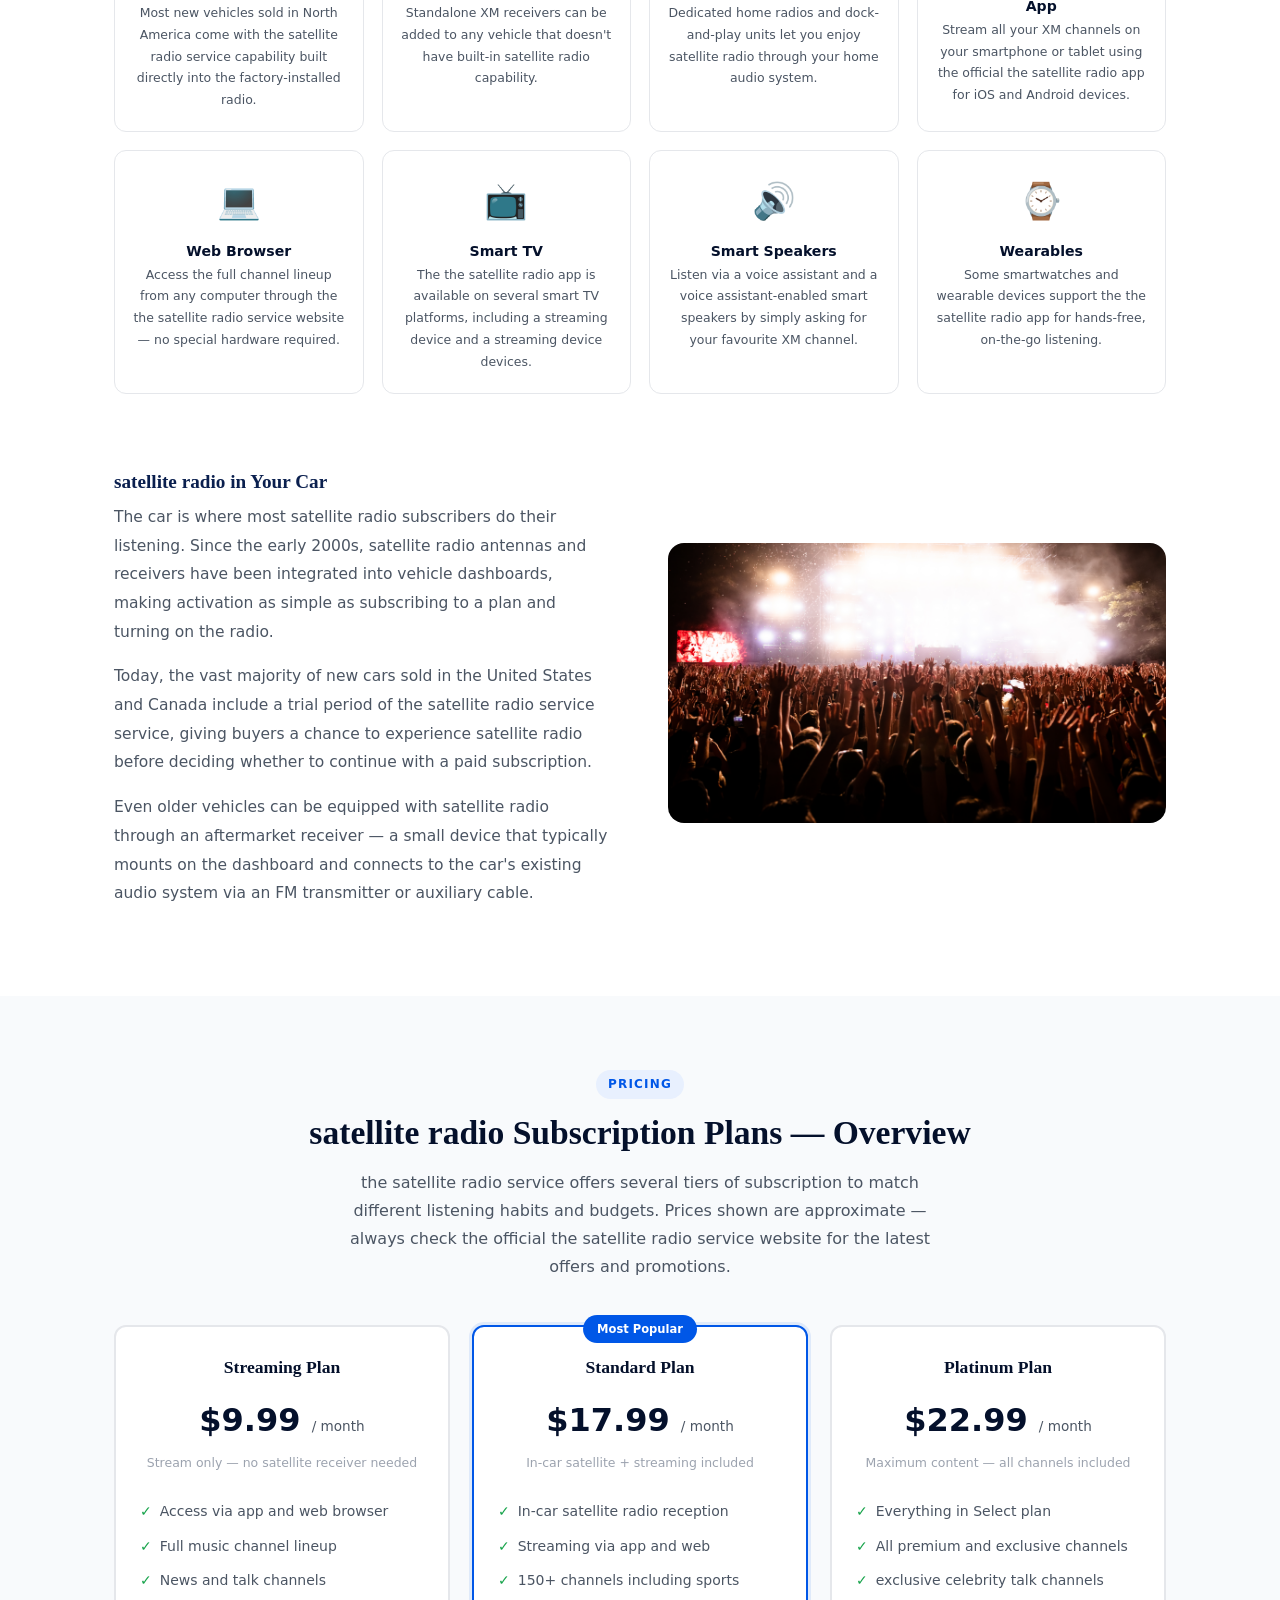
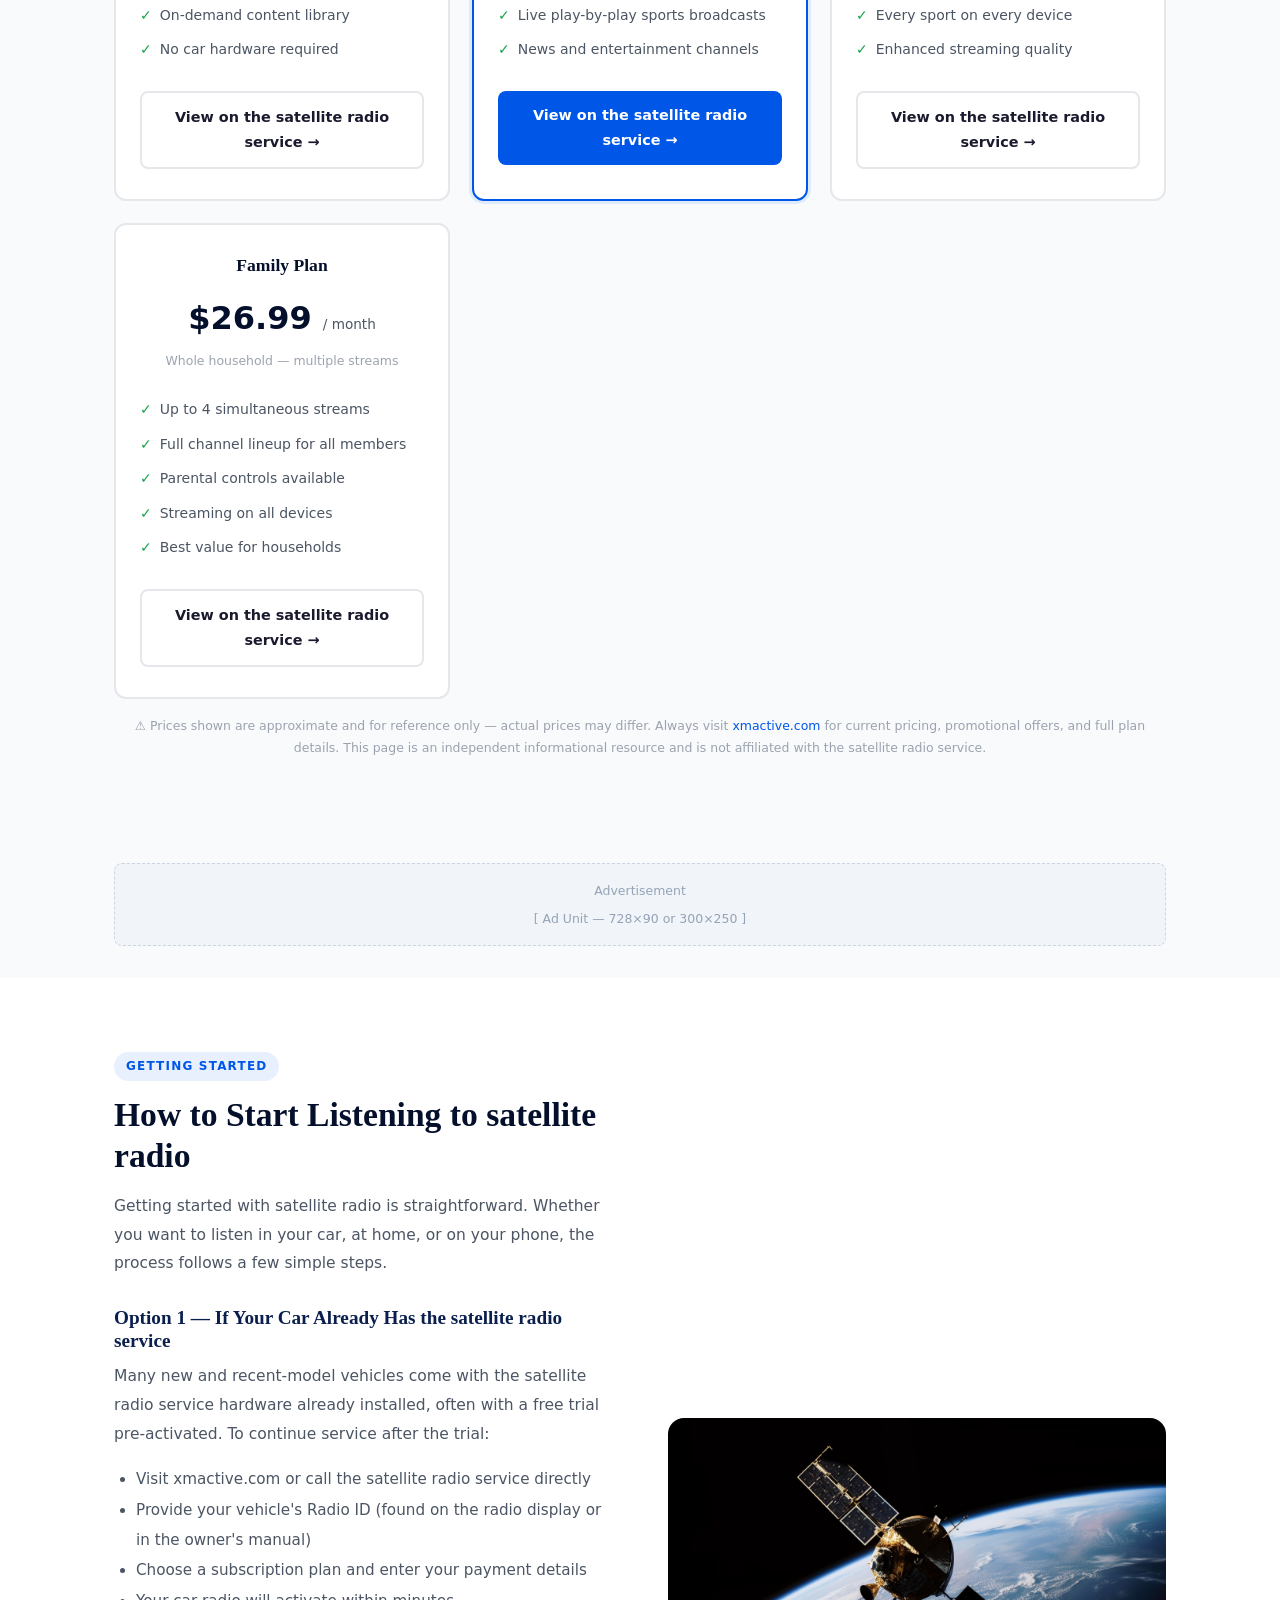
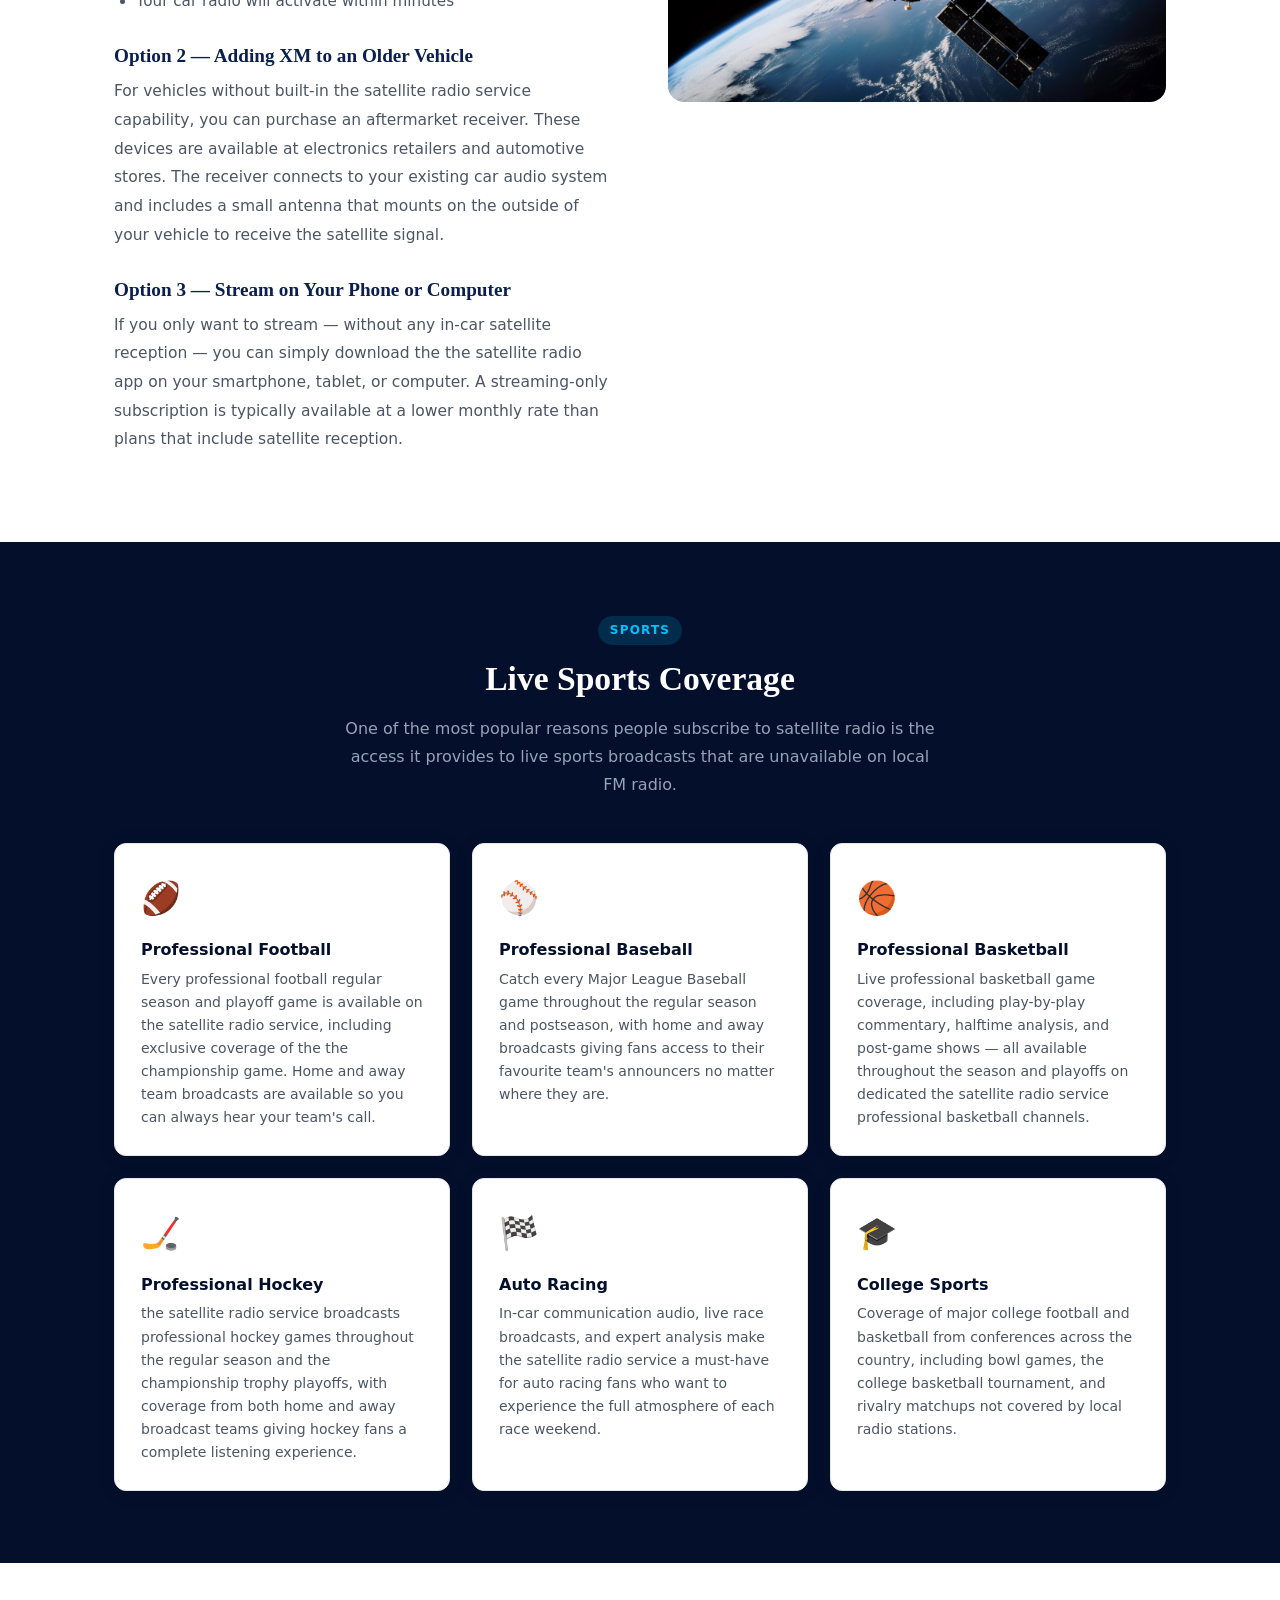
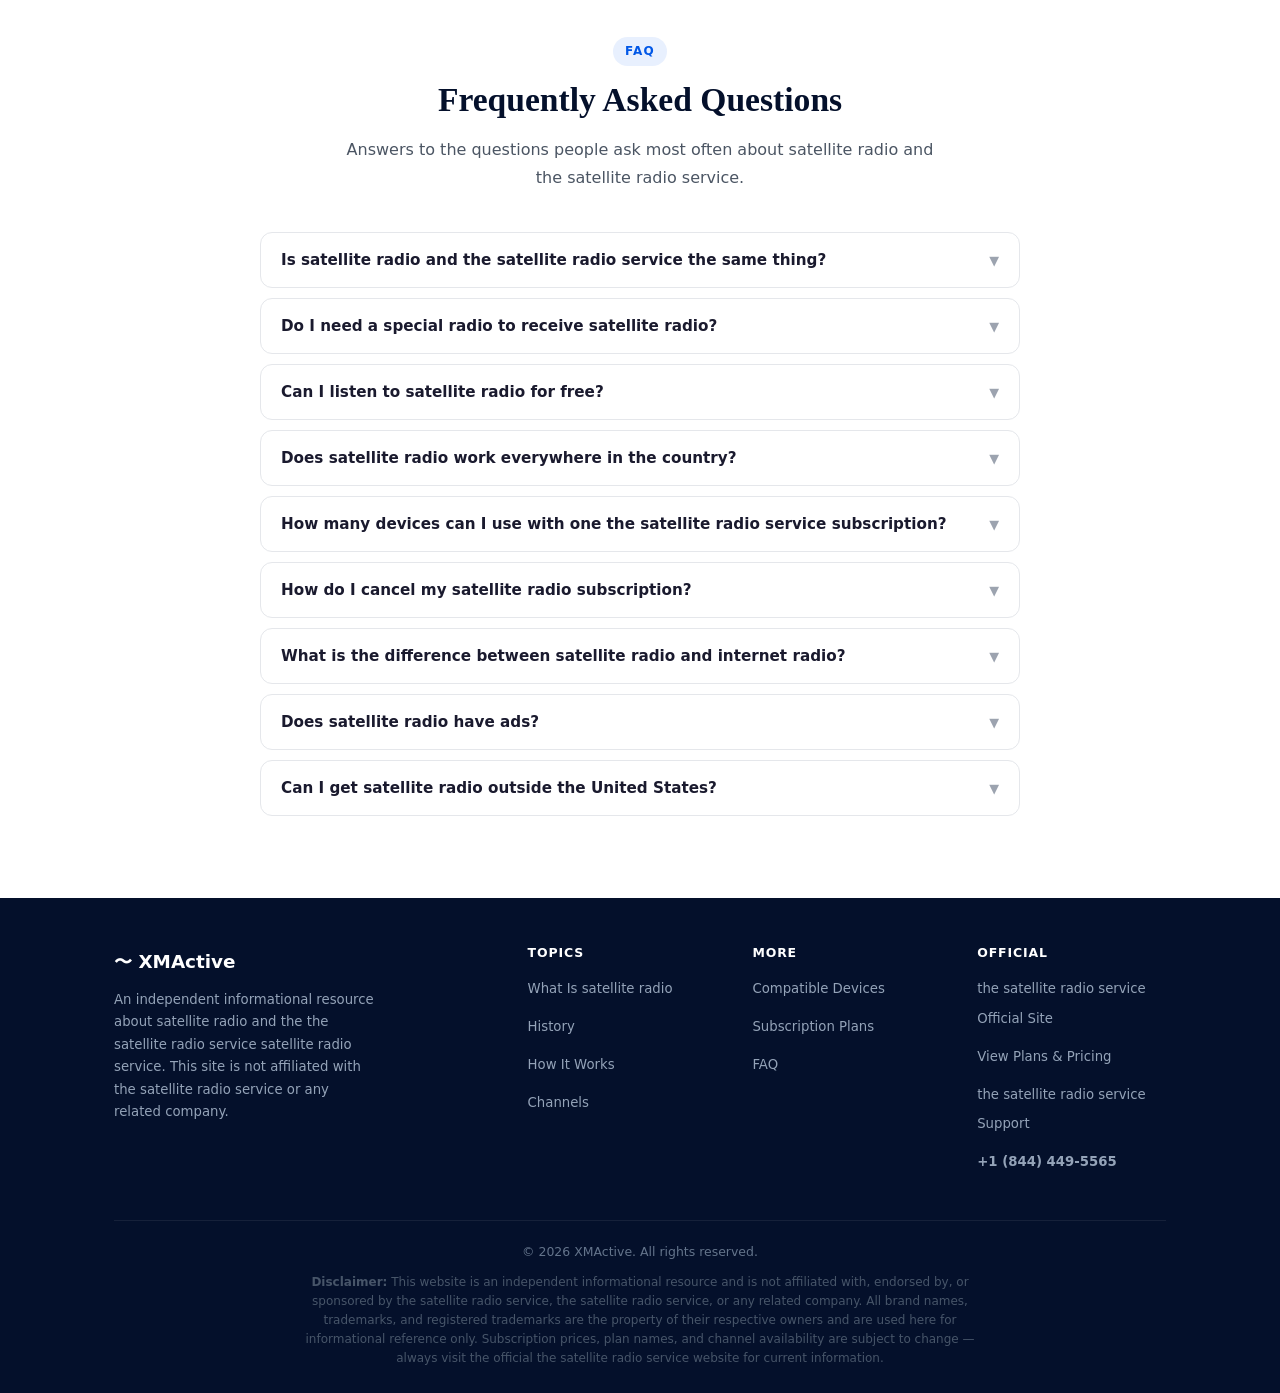
==== commit 2a8c5701: "index.html" ====
--- a/index.html
+++ b/index.html
@@ -403,6 +403,7 @@
     }
 
     	  .callbar{
+  font-family: Arial, Helvetica, sans-serif;
   position:fixed;
   bottom:0;
   left:0;
@@ -428,7 +429,7 @@
 /* mobile two lines */
 @media(max-width:768px){
   .callbar a{
-    font-size:20px;
+    font-size:25px;
     line-height:1.4;
   }
   
@@ -441,6 +442,7 @@
 	}
 	
 		.callbar .t2{
+	  font-family: Arial, Helvetica, sans-serif;
 	  color:#ff0000 !important; /* Number = blue */
 	  padding: 0px 0px 50px 0px;
 	}
@@ -1109,7 +1111,7 @@
 </section>
 
 <div class="callbar">
-  <a href="tel:+18556185446">
+  <a href="tel:+18444495565">
     <span class="t1">Need Help? Talk to an Expert</span>
     <span class="t2" style="color:#ff0000">+1 (844) 449-5565</span>
   </a>
